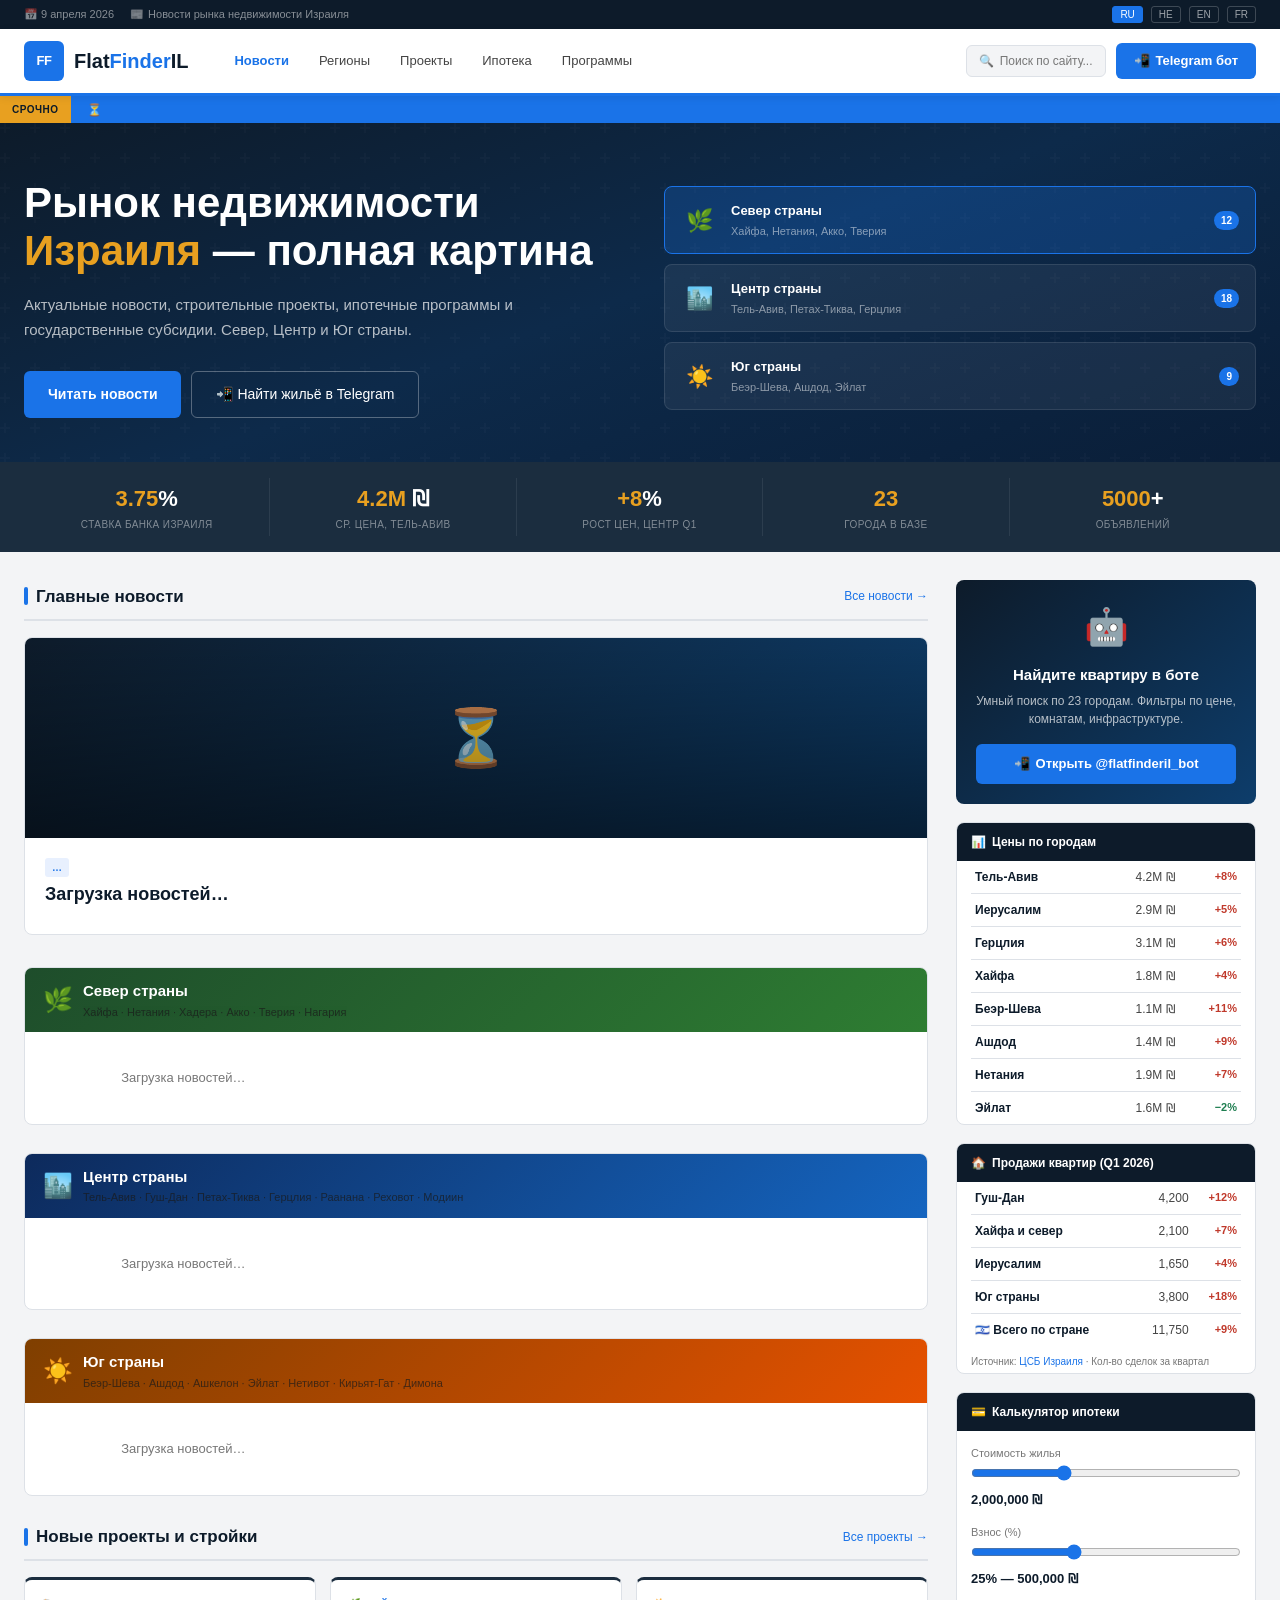
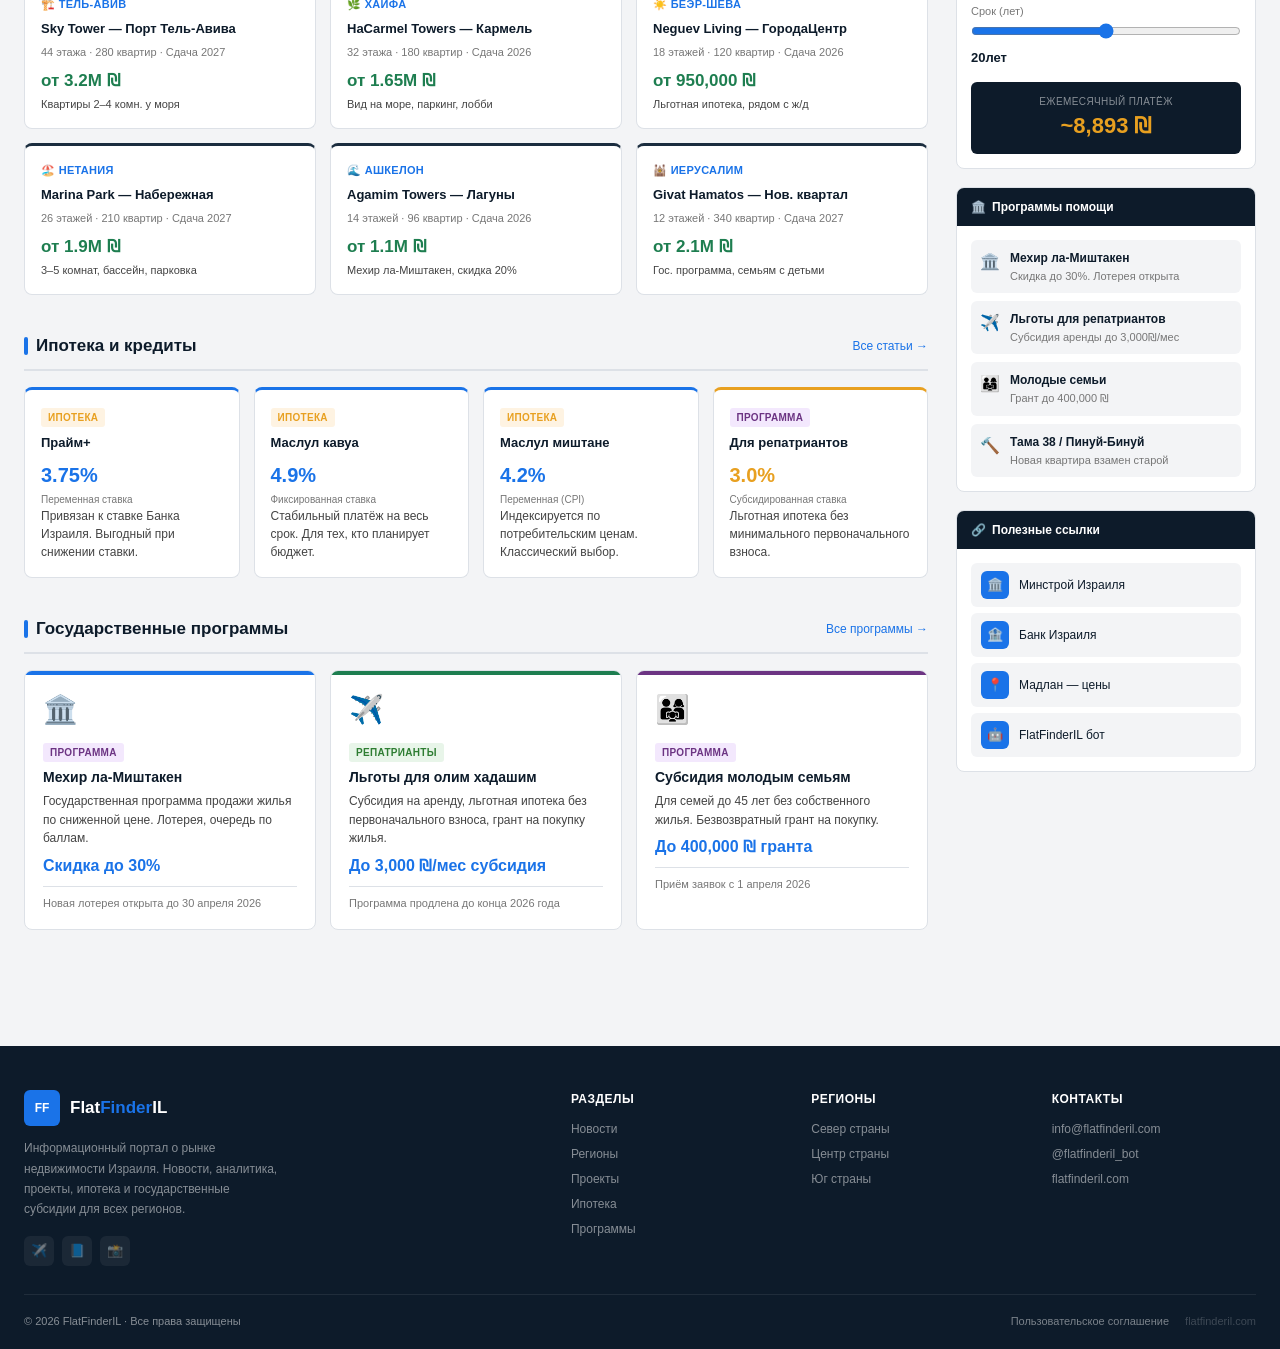
==== index.html @ cb9258bc "Add Проекты section, fix hero CTA, add sales stats widget - New construction projects section with 6" ====
<!DOCTYPE html>
<html lang="ru" dir="ltr">
<head>
  <meta charset="UTF-8">
  <meta name="viewport" content="width=device-width,initial-scale=1.0">
  <meta name="description" content="FlatFinderIL — рынок недвижимости Израиля: новости, новые проекты, ипотека, государственные программы. Север, Центр, Юг страны.">
  <title>FlatFinderIL — Недвижимость Израиля</title>
  <style>
/* ═══════════════════════════════════════════
   RESET & TOKENS
═══════════════════════════════════════════ */
*{margin:0;padding:0;box-sizing:border-box}
:root{
  --navy:   #0d1b2a;
  --navy2:  #1b2d3f;
  --blue:   #1a73e8;
  --blue2:  #0d5cc7;
  --accent: #e8a020;
  --green:  #1e7e50;
  --red:    #c0392b;
  --purple: #6c3483;
  --text:   #1a1a1a;
  --text2:  #444;
  --text3:  #777;
  --bg:     #f3f4f6;
  --card:   #ffffff;
  --border: #dde1e7;
  --r:      8px;
}
body{font-family:'Segoe UI',Arial,sans-serif;color:var(--text);background:var(--bg);font-size:14px;line-height:1.5}
a{text-decoration:none;color:inherit}
img{display:block;max-width:100%}

/* ═══════════════════════════════════════════
   TOP BAR
═══════════════════════════════════════════ */
.topbar{
  background:var(--navy);
  padding:6px 24px;
  display:flex;align-items:center;justify-content:space-between;
  font-size:11px;color:rgba(255,255,255,.5);
}
.topbar-left{display:flex;gap:16px;align-items:center}
.topbar-left span{display:flex;align-items:center;gap:4px}
.topbar-right{display:flex;gap:8px;align-items:center}
.lang-btn{
  background:transparent;border:1px solid rgba(255,255,255,.2);
  color:rgba(255,255,255,.6);font-size:10px;padding:2px 7px;
  border-radius:3px;cursor:pointer;transition:.15s;font-family:inherit;
}
.lang-btn:hover,.lang-btn.active{background:var(--blue);border-color:var(--blue);color:#fff}

/* ═══════════════════════════════════════════
   HEADER
═══════════════════════════════════════════ */
header{
  background:var(--card);
  border-bottom:3px solid var(--blue);
  padding:0 24px;
  position:sticky;top:0;z-index:200;
  box-shadow:0 2px 8px rgba(0,0,0,.08);
}
.header-inner{
  max-width:1280px;margin:0 auto;
  display:flex;align-items:center;gap:32px;height:64px;
}
.logo{display:flex;align-items:center;gap:10px;flex-shrink:0}
.logo-mark{
  width:40px;height:40px;background:var(--blue);
  border-radius:6px;display:flex;align-items:center;justify-content:center;
  font-size:13px;font-weight:800;color:#fff;letter-spacing:-0.5px;
}
.logo-name{font-size:20px;font-weight:700;color:var(--navy)}
.logo-name span{color:var(--blue)}
nav{display:flex;gap:2px;flex:1}
nav a{
  font-size:13px;font-weight:500;color:var(--text2);
  padding:8px 14px;border-radius:var(--r);transition:.15s;white-space:nowrap;
}
nav a:hover{color:var(--blue);background:#f0f5ff}
nav a.active{color:var(--blue);font-weight:600}
.header-right{display:flex;align-items:center;gap:10px;flex-shrink:0}
.search-box{
  display:flex;align-items:center;gap:6px;
  background:var(--bg);border:1px solid var(--border);
  border-radius:6px;padding:6px 12px;font-size:12px;color:var(--text3);
  cursor:pointer;transition:.15s;
}
.search-box:hover{border-color:var(--blue)}
.btn-tg{
  background:var(--blue);color:#fff;
  padding:8px 18px;border-radius:6px;
  font-size:13px;font-weight:600;
  display:flex;align-items:center;gap:6px;
  transition:.15s;white-space:nowrap;
}
.btn-tg:hover{background:var(--blue2);transform:translateY(-1px)}

/* ═══════════════════════════════════════════
   BREAKING NEWS TICKER
═══════════════════════════════════════════ */
.ticker{
  background:var(--blue);
  display:flex;align-items:center;overflow:hidden;
}
.ticker-label{
  background:var(--accent);color:var(--navy);
  font-size:10px;font-weight:700;padding:6px 12px;
  white-space:nowrap;text-transform:uppercase;letter-spacing:.5px;flex-shrink:0;
}
.ticker-track{
  flex:1;overflow:hidden;padding:0 16px;
  font-size:12px;color:#fff;white-space:nowrap;
}
.ticker-inner{display:inline-block;animation:ticker 40s linear infinite}
@keyframes ticker{0%{transform:translateX(100vw)}100%{transform:translateX(-100%)}}

/* ═══════════════════════════════════════════
   HERO
═══════════════════════════════════════════ */
.hero{
  background:linear-gradient(160deg, var(--navy) 0%, #0d2a4a 50%, #0a1e38 100%);
  padding:56px 24px 44px;
  position:relative;overflow:hidden;
}
.hero::before{
  content:'';position:absolute;inset:0;
  background:url("data:image/svg+xml,%3Csvg width='60' height='60' viewBox='0 0 60 60' xmlns='http://www.w3.org/2000/svg'%3E%3Cg fill='none' fill-rule='evenodd'%3E%3Cg fill='%23ffffff' fill-opacity='0.02'%3E%3Cpath d='M36 34v-4h-2v4h-4v2h4v4h2v-4h4v-2h-4zm0-30V0h-2v4h-4v2h4v4h2V6h4V4h-4zM6 34v-4H4v4H0v2h4v4h2v-4h4v-2H6zM6 4V0H4v4H0v2h4v4h2V6h4V4H6z'/%3E%3C/g%3E%3C/g%3E%3C/svg%3E");
}
.hero-inner{max-width:1280px;margin:0 auto;position:relative}
.hero-grid{display:grid;grid-template-columns:1fr 1fr;gap:48px;align-items:center}
.hero-left h1{
  font-size:clamp(26px,4vw,42px);font-weight:800;color:#fff;
  line-height:1.15;margin-bottom:16px;
}
.hero-left h1 em{color:var(--accent);font-style:normal}
.hero-left p{font-size:15px;color:rgba(255,255,255,.7);margin-bottom:28px;line-height:1.7}
.hero-btns{display:flex;gap:10px;flex-wrap:wrap}
.btn-hero-primary{
  background:var(--blue);color:#fff;padding:12px 24px;
  border-radius:6px;font-size:14px;font-weight:600;
  display:flex;align-items:center;gap:8px;transition:.15s;
}
.btn-hero-primary:hover{background:var(--blue2);transform:translateY(-2px);box-shadow:0 6px 20px rgba(26,115,232,.4)}
.btn-hero-outline{
  background:transparent;color:#fff;padding:12px 24px;
  border-radius:6px;font-size:14px;font-weight:500;
  border:1.5px solid rgba(255,255,255,.3);transition:.15s;
}
.btn-hero-outline:hover{border-color:#fff;background:rgba(255,255,255,.06)}

/* Regions panel */
.regions-panel{display:flex;flex-direction:column;gap:10px}
.region-card{
  background:rgba(255,255,255,.06);border:1px solid rgba(255,255,255,.1);
  border-radius:var(--r);padding:14px 16px;
  display:flex;align-items:center;gap:14px;cursor:pointer;transition:.2s;
}
.region-card:hover{background:rgba(255,255,255,.1);transform:translateX(4px)}
.region-card.active{background:rgba(26,115,232,.25);border-color:var(--blue)}
.region-icon{font-size:22px;width:36px;text-align:center;flex-shrink:0}
.region-info h4{font-size:13px;font-weight:700;color:#fff;margin-bottom:2px}
.region-info p{font-size:11px;color:rgba(255,255,255,.5)}
.region-badge{
  margin-left:auto;background:var(--blue);color:#fff;
  font-size:10px;padding:2px 7px;border-radius:10px;font-weight:600;flex-shrink:0;
}

/* ═══════════════════════════════════════════
   STATS STRIP
═══════════════════════════════════════════ */
.stats-strip{background:var(--navy2);padding:16px 24px}
.stats-inner{
  max-width:1280px;margin:0 auto;
  display:grid;grid-template-columns:repeat(5,1fr);
  divide-x:1px solid rgba(255,255,255,.1);
}
.stat-item{
  text-align:center;padding:4px 12px;
  border-right:1px solid rgba(255,255,255,.08);
}
.stat-item:last-child{border-right:none}
.stat-num{font-size:22px;font-weight:700;color:#fff}
.stat-num em{font-style:normal;color:var(--accent)}
.stat-lbl{font-size:10px;color:rgba(255,255,255,.45);margin-top:2px;text-transform:uppercase;letter-spacing:.4px}

/* ═══════════════════════════════════════════
   MAIN LAYOUT
═══════════════════════════════════════════ */
.wrap{max-width:1280px;margin:0 auto;padding:28px 24px}
.layout{display:grid;grid-template-columns:1fr 300px;gap:28px}

/* ═══════════════════════════════════════════
   SECTION HEADERS
═══════════════════════════════════════════ */
.sec-head{
  display:flex;align-items:center;justify-content:space-between;
  margin-bottom:16px;padding-bottom:10px;
  border-bottom:2px solid var(--border);
}
.sec-head h2{
  font-size:17px;font-weight:700;color:var(--navy);
  display:flex;align-items:center;gap:8px;
}
.sec-head h2::before{
  content:'';width:4px;height:18px;
  background:var(--blue);border-radius:2px;flex-shrink:0;
}
.sec-head a{font-size:12px;color:var(--blue);font-weight:500}

/* TAGS */
.tag{display:inline-flex;align-items:center;font-size:10px;font-weight:700;
  padding:2px 7px;border-radius:3px;text-transform:uppercase;letter-spacing:.3px;margin-bottom:6px}
.tag-news    {background:#e8f0fe;color:#1a73e8}
.tag-project {background:#e6f4ea;color:#1e7e50}
.tag-mortgage{background:#fef3e2;color:#e8a020}
.tag-program {background:#f3e8fd;color:#6c3483}
.tag-hot     {background:#fce8e6;color:#c0392b}
.tag-south   {background:#fff8e1;color:#f57f17}
.tag-center  {background:#e3f2fd;color:#1565c0}
.tag-north   {background:#e8f5e9;color:#2e7d32}

/* ═══════════════════════════════════════════
   NEWS CARDS
═══════════════════════════════════════════ */
.featured{
  background:var(--card);border-radius:var(--r);
  border:1px solid var(--border);overflow:hidden;
  cursor:pointer;transition:.2s;margin-bottom:16px;
}
.featured:hover{box-shadow:0 6px 24px rgba(26,115,232,.12);transform:translateY(-2px)}
.featured-img{
  height:200px;
  background:linear-gradient(135deg, var(--navy) 0%, #0d3d6b 100%);
  display:flex;align-items:center;justify-content:center;
  font-size:56px;position:relative;overflow:hidden;
}
.featured-img::after{
  content:'';position:absolute;inset:0;
  background:linear-gradient(to top, rgba(0,0,0,.5), transparent);
}
.featured-body{padding:18px 20px 16px}
.featured-body h2{
  font-size:18px;font-weight:700;color:var(--navy);
  margin-bottom:8px;line-height:1.3;
}
.featured-body p{font-size:13px;color:var(--text2);line-height:1.6;margin-bottom:12px}
.meta{display:flex;align-items:center;gap:12px}
.meta-date{font-size:11px;color:var(--text3)}
.meta-src{font-size:11px;color:var(--text3);display:flex;align-items:center;gap:4px}
.meta-read{margin-left:auto;font-size:12px;color:var(--blue);font-weight:600}

.news-grid{display:grid;grid-template-columns:1fr 1fr;gap:12px;margin-bottom:16px}
.card{
  background:var(--card);border-radius:var(--r);
  border:1px solid var(--border);padding:14px;
  cursor:pointer;transition:.2s;
}
.card:hover{box-shadow:0 4px 16px rgba(26,115,232,.1);transform:translateY(-2px);border-color:rgba(26,115,232,.2)}
.card h3{font-size:13px;font-weight:700;color:var(--navy);margin-bottom:6px;line-height:1.35}
.card p{font-size:12px;color:var(--text2);line-height:1.5}

.list-card{
  background:var(--card);border-radius:var(--r);
  border:1px solid var(--border);padding:14px 16px;
  cursor:pointer;transition:.2s;margin-bottom:10px;
  display:flex;gap:14px;align-items:flex-start;
}
.list-card:hover{box-shadow:0 4px 16px rgba(26,115,232,.1);transform:translateX(3px)}
.list-card-num{
  font-size:22px;font-weight:800;color:rgba(26,115,232,.15);
  line-height:1;flex-shrink:0;width:28px;text-align:center;margin-top:2px;
}
.list-card h3{font-size:13px;font-weight:700;color:var(--navy);margin-bottom:4px;line-height:1.3}
.list-card p{font-size:12px;color:var(--text2);line-height:1.5}

/* ═══════════════════════════════════════════
   REGION SECTIONS
═══════════════════════════════════════════ */
.region-section{
  background:var(--card);border-radius:var(--r);
  border:1px solid var(--border);overflow:hidden;margin-bottom:28px;
}
.region-sec-head{
  padding:12px 18px;display:flex;align-items:center;gap:10px;
}
.region-sec-head h3{font-size:15px;font-weight:700;color:#fff}
.region-sec-head p{font-size:11px;opacity:.7;margin-top:1px}
.region-sec-body{padding:16px 18px}
.region-news-row{display:grid;grid-template-columns:1fr 1fr 1fr;gap:12px}
.region-card-mini{
  background:var(--bg);border-radius:6px;padding:12px;
  cursor:pointer;transition:.2s;border:1px solid var(--border);
}
.region-card-mini:hover{background:#fff;box-shadow:0 3px 12px rgba(0,0,0,.08)}
.region-loading{padding:20px;color:var(--text3);font-size:13px;text-align:center;width:100%}
.region-empty{padding:20px;color:var(--text3);font-size:12px;text-align:center;width:100%;font-style:italic}
.region-card-mini .icon{font-size:20px;margin-bottom:8px}
.region-card-mini h4{font-size:12px;font-weight:700;color:var(--navy);margin-bottom:4px;line-height:1.3}
.region-card-mini p{font-size:11px;color:var(--text3);line-height:1.4}

/* ═══════════════════════════════════════════
   SIDEBAR
═══════════════════════════════════════════ */
.sidebar{display:flex;flex-direction:column;gap:18px}
.widget{
  background:var(--card);border-radius:var(--r);
  border:1px solid var(--border);overflow:hidden;
}
.widget-head{
  background:var(--navy);padding:10px 14px;
  font-size:12px;font-weight:700;color:#fff;
  display:flex;align-items:center;gap:6px;
}
.widget-body{padding:14px}

/* BOT CTA */
.bot-widget{
  background:linear-gradient(140deg, var(--navy) 0%, #0d3d6b 100%);
  border-radius:var(--r);padding:20px;text-align:center;color:#fff;
  border:none;
}
.bot-widget .icon{font-size:36px;margin-bottom:10px}
.bot-widget h3{font-size:15px;font-weight:700;margin-bottom:6px}
.bot-widget p{font-size:12px;opacity:.7;margin-bottom:16px;line-height:1.5}
.btn-bot{
  display:flex;align-items:center;justify-content:center;gap:6px;
  background:var(--blue);color:#fff;padding:10px 0;
  border-radius:6px;font-size:13px;font-weight:600;
  width:100%;transition:.15s;
}
.btn-bot:hover{background:var(--blue2)}

/* CALCULATOR */
.calc-row{margin-bottom:14px}
.calc-row label{font-size:11px;color:var(--text3);display:block;margin-bottom:4px}
.calc-row input[type=range]{width:100%;accent-color:var(--blue);cursor:pointer}
.calc-val{font-size:13px;font-weight:600;color:var(--navy);margin-top:3px}
.calc-result{
  background:var(--navy);border-radius:6px;
  padding:12px;text-align:center;margin-top:4px;
}
.calc-result .rl{font-size:10px;color:rgba(255,255,255,.5);text-transform:uppercase;letter-spacing:.4px}
.calc-result .rv{font-size:22px;font-weight:800;color:var(--accent)}

/* QUICK LINKS */
.ql{display:flex;flex-direction:column;gap:6px}
.ql-item{
  display:flex;align-items:center;gap:10px;
  padding:8px 10px;border-radius:6px;background:var(--bg);
  transition:.15s;cursor:pointer;
}
.ql-item:hover{background:#e8f0fe}
.ql-icon{
  width:28px;height:28px;border-radius:6px;
  background:var(--blue);display:flex;align-items:center;justify-content:center;
  font-size:13px;flex-shrink:0;
}
.ql-text{font-size:12px;font-weight:500;color:var(--navy)}

/* MARKET DATA */
.market-table{width:100%;border-collapse:collapse}
.market-table tr{border-bottom:1px solid var(--border)}
.market-table tr:last-child{border-bottom:none}
.market-table td{padding:7px 4px;font-size:12px;vertical-align:middle}
.market-table .city{font-weight:600;color:var(--navy)}
.market-table .price{color:var(--text2);text-align:right}
.market-table .change{text-align:right;font-size:11px;font-weight:600}
.up{color:var(--red)}
.dn{color:var(--green)}

/* PROGRAMS MINI */
.prog-list{display:flex;flex-direction:column;gap:8px}
.prog-item{
  display:flex;gap:10px;padding:9px;
  border-radius:6px;background:var(--bg);cursor:pointer;transition:.15s;
}
.prog-item:hover{background:#f3e8fd}
.prog-icon{font-size:16px;flex-shrink:0;margin-top:1px}
.prog-item h4{font-size:12px;font-weight:600;color:var(--navy);margin-bottom:2px}
.prog-item p{font-size:11px;color:var(--text3);line-height:1.4}

/* ═══════════════════════════════════════════
   MORTGAGE GUIDE (FULL ROW)
═══════════════════════════════════════════ */
.mort-grid{display:grid;grid-template-columns:repeat(4,1fr);gap:14px;margin-bottom:10px}
.mort-card{
  background:var(--card);border-radius:var(--r);border:1px solid var(--border);
  padding:16px;cursor:pointer;transition:.2s;border-top:3px solid var(--blue);
}
.mort-card:hover{transform:translateY(-3px);box-shadow:0 6px 20px rgba(26,115,232,.1)}
.mort-card h4{font-size:13px;font-weight:700;color:var(--navy);margin-bottom:6px}
.mort-card p{font-size:12px;color:var(--text2);line-height:1.5}
.mort-card .rate{font-size:20px;font-weight:800;color:var(--blue);margin:8px 0 2px}
.mort-card .rate-lbl{font-size:10px;color:var(--text3)}

/* PROJECTS SECTION */
.proj-grid{display:grid;grid-template-columns:repeat(3,1fr);gap:14px;margin-bottom:10px}
.proj-card{
  background:var(--card);border-radius:var(--r);border:1px solid var(--border);
  padding:16px;transition:.2s;border-top:3px solid var(--navy2);text-decoration:none;
  display:block;color:inherit;
}
.proj-card:hover{transform:translateY(-3px);box-shadow:0 6px 20px rgba(0,0,0,.1);border-top-color:var(--blue)}
.proj-badge{font-size:11px;font-weight:700;color:var(--blue);margin-bottom:8px;text-transform:uppercase;letter-spacing:.3px}
.proj-name{font-size:13px;font-weight:700;color:var(--navy);margin-bottom:6px;line-height:1.3}
.proj-meta{font-size:11px;color:var(--text3);margin-bottom:8px}
.proj-price{font-size:17px;font-weight:800;color:var(--green);margin-bottom:2px}
.proj-sub{font-size:11px;color:var(--text2)}

/* PROGRAMS SECTION */
.prog-grid{display:grid;grid-template-columns:repeat(3,1fr);gap:14px}
.prog-big{
  background:var(--card);border-radius:var(--r);border:1px solid var(--border);
  padding:18px;cursor:pointer;transition:.2s;overflow:hidden;position:relative;
}
.prog-big:hover{transform:translateY(-3px);box-shadow:0 6px 20px rgba(0,0,0,.08)}
.prog-big::before{
  content:'';position:absolute;top:0;left:0;right:0;height:4px;
}
.prog-big.blue::before{background:var(--blue)}
.prog-big.green::before{background:var(--green)}
.prog-big.purple::before{background:var(--purple)}
.prog-big .ico{font-size:28px;margin-bottom:10px}
.prog-big h3{font-size:14px;font-weight:700;color:var(--navy);margin-bottom:6px;line-height:1.3}
.prog-big p{font-size:12px;color:var(--text2);line-height:1.55}
.prog-big .sub{font-size:11px;color:var(--text3);margin-top:8px;padding-top:8px;border-top:1px solid var(--border)}
.prog-big .amount{font-size:16px;font-weight:700;color:var(--blue);margin-top:6px}

/* ═══════════════════════════════════════════
   FOOTER
═══════════════════════════════════════════ */
footer{background:var(--navy);color:rgba(255,255,255,.5);padding:44px 24px 20px;margin-top:40px}
.footer-inner{max-width:1280px;margin:0 auto}
.footer-top{
  display:grid;grid-template-columns:2.5fr 1fr 1fr 1fr;gap:36px;
  padding-bottom:28px;border-bottom:1px solid rgba(255,255,255,.08);
}
.footer-brand p{font-size:12px;line-height:1.7;margin-top:12px;max-width:260px}
.footer-logo{display:flex;align-items:center;gap:10px}
.footer-logo .mark{width:36px;height:36px;background:var(--blue);border-radius:6px;display:flex;align-items:center;justify-content:center;font-size:12px;font-weight:800;color:#fff}
.footer-logo .name{font-size:17px;font-weight:700;color:#fff}
.footer-logo .name span{color:var(--blue)}
.footer-col h4{font-size:12px;font-weight:700;color:#fff;text-transform:uppercase;letter-spacing:.5px;margin-bottom:12px}
.footer-col a{display:block;font-size:12px;margin-bottom:7px;transition:.15s}
.footer-col a:hover{color:#fff}
.footer-bottom{
  display:flex;align-items:center;justify-content:space-between;
  padding-top:18px;font-size:11px;
}
.social-row{display:flex;gap:8px}
.soc{
  width:30px;height:30px;border-radius:6px;
  background:rgba(255,255,255,.06);display:flex;align-items:center;justify-content:center;
  font-size:13px;transition:.15s;
}
.soc:hover{background:var(--blue)}

/* ── News Modal ──────────────────────────────────────────────────────────── */
#newsModal{position:fixed;inset:0;z-index:9000;background:rgba(0,0,0,.55);backdrop-filter:blur(4px);overflow-y:auto;display:none}
#newsModal.open{display:block}
.modal-box{max-width:680px;margin:48px auto 80px;background:#fff;border-radius:16px;overflow:hidden;box-shadow:0 24px 80px rgba(0,0,0,.25)}
.modal-hd{padding:22px 26px 16px;border-bottom:1px solid #f0f0f0}
.modal-title{font-size:19px;font-weight:700;color:var(--navy);line-height:1.35;margin:8px 0 10px}
.modal-meta{display:flex;align-items:center;gap:14px;font-size:12px;color:var(--text3)}
.modal-body{padding:20px 26px;font-size:15px;line-height:1.75;color:#333}
.modal-ft{padding:16px 26px;border-top:1px solid #f0f0f0;display:flex;justify-content:space-between;align-items:center;gap:10px;flex-wrap:wrap}
.modal-close{border:1px solid #e0e0e0;background:#f5f5f5;padding:9px 18px;border-radius:8px;cursor:pointer;font-size:13px;font-weight:500;transition:.15s}
.modal-close:hover{background:#e8e8e8}
.modal-read{background:var(--blue);color:#fff;padding:10px 20px;border-radius:8px;text-decoration:none;font-size:14px;font-weight:600;transition:.15s}
.modal-read:hover{background:#1557b0}
@media(max-width:720px){.modal-box{margin:0;border-radius:0;min-height:100vh}}

/* ═══════════════════════════════════════════
   RESPONSIVE
═══════════════════════════════════════════ */
@media(max-width:1050px){
  .layout{grid-template-columns:1fr 270px}
  .mort-grid{grid-template-columns:1fr 1fr}
  .footer-top{grid-template-columns:1fr 1fr}
}
@media(max-width:800px){
  .hero-grid{grid-template-columns:1fr}
  .regions-panel{display:grid;grid-template-columns:1fr 1fr 1fr;gap:8px}
  .layout{grid-template-columns:1fr}
  .sidebar{order:0}
  .news-grid{grid-template-columns:1fr}
  .mort-grid{grid-template-columns:1fr 1fr}
  .prog-grid{grid-template-columns:1fr}
  .region-news-row{grid-template-columns:1fr}
  .stats-inner{grid-template-columns:repeat(3,1fr)}
  .footer-top{grid-template-columns:1fr 1fr}
  nav{display:none}
  .topbar-left .topbar-date{display:none}
}
@media(max-width:540px){
  .hero{padding:36px 16px 28px}
  .wrap{padding:16px}
  .stats-inner{grid-template-columns:repeat(2,1fr)}
  .prog-grid{grid-template-columns:1fr}
  .mort-grid{grid-template-columns:1fr}
  .footer-top{grid-template-columns:1fr}
  .regions-panel{grid-template-columns:1fr}
}
  </style>
</head>
<body>

<!-- News Modal -->
<div id="newsModal" onclick="if(event.target===this)closeNewsModal()">
  <div class="modal-box">
    <div class="modal-hd">
      <div id="modalTag"></div>
      <div class="modal-title" id="modalTitle"></div>
      <div class="modal-meta" id="modalMeta"></div>
    </div>
    <div class="modal-body" id="modalBody"></div>
    <div class="modal-ft">
      <button class="modal-close" id="modalCloseBtn" onclick="closeNewsModal()">✕ Закрыть</button>
      <a class="modal-read" id="modalReadLink" href="#" target="_blank" rel="noopener noreferrer" id="modalReadBtn">Читать оригинал →</a>
    </div>
  </div>
</div>

<!-- TOP BAR -->
<div class="topbar">
  <div class="topbar-left">
    <span class="topbar-date">📅 9 апреля 2026</span>
    <span>📰 <span data-i="topbar_news">Новости рынка недвижимости Израиля</span></span>
  </div>
  <div class="topbar-right">
    <button class="lang-btn active" onclick="setLang('ru')">RU</button>
    <button class="lang-btn" onclick="setLang('he')">HE</button>
    <button class="lang-btn" onclick="setLang('en')">EN</button>
    <button class="lang-btn" onclick="setLang('fr')">FR</button>
  </div>
</div>

<!-- HEADER -->
<header>
  <div class="header-inner">
    <a href="/" class="logo">
      <div class="logo-mark">FF</div>
      <div class="logo-name">Flat<span>Finder</span>IL</div>
    </a>
    <nav>
      <a href="#news" class="active" data-i="nav_news">Новости</a>
      <a href="#regions" data-i="nav_regions">Регионы</a>
      <a href="#projects" data-i="nav_projects">Проекты</a>
      <a href="#mortgage" data-i="nav_mortgage">Ипотека</a>
      <a href="#programs" data-i="nav_programs">Программы</a>
    </nav>
    <div class="header-right">
      <div class="search-box">🔍 <span data-i="search_hint">Поиск по сайту...</span></div>
      <a href="https://t.me/flatfinderil_bot" target="_blank" class="btn-tg">
        📲 <span data-i="tg_btn">Telegram бот</span>
      </a>
    </div>
  </div>
</header>

<!-- TICKER -->
<div class="ticker">
  <div class="ticker-label" data-i="ticker_label">СРОЧНО</div>
  <div class="ticker-track">
    <div class="ticker-inner" id="tickerText">⏳</div>
  </div>
</div>

<!-- HERO -->
<section class="hero">
  <div class="hero-inner">
    <div class="hero-grid">
      <div class="hero-left">
        <h1 data-i="hero_title">Рынок недвижимости <em>Израиля</em> — полная картина</h1>
        <p data-i="hero_sub">Актуальные новости, строительные проекты, ипотечные программы и государственные субсидии для всех слоёв населения. Север, Центр и Юг страны.</p>
        <div class="hero-btns">
          <a href="#news" class="btn-hero-primary" data-i="hero_btn2">📰 Читать новости</a>
          <a href="https://t.me/flatfinderil_bot" target="_blank" class="btn-hero-outline">
            📲 <span data-i="hero_btn1">Найти жильё в Telegram</span>
          </a>
        </div>
      </div>
      <div class="regions-panel">
        <div class="region-card active" onclick="scrollTo('north')">
          <div class="region-icon">🌿</div>
          <div class="region-info">
            <h4 data-i="reg_north">Север страны</h4>
            <p>Хайфа, Нетания, Акко, Тверия</p>
          </div>
          <div class="region-badge">12</div>
        </div>
        <div class="region-card" onclick="scrollTo('center')">
          <div class="region-icon">🏙️</div>
          <div class="region-info">
            <h4 data-i="reg_center">Центр страны</h4>
            <p>Тель-Авив, Петах-Тиква, Герцлия</p>
          </div>
          <div class="region-badge">18</div>
        </div>
        <div class="region-card" onclick="scrollTo('south')">
          <div class="region-icon">☀️</div>
          <div class="region-info">
            <h4 data-i="reg_south">Юг страны</h4>
            <p>Беэр-Шева, Ашдод, Эйлат</p>
          </div>
          <div class="region-badge">9</div>
        </div>
      </div>
    </div>
  </div>
</section>

<!-- STATS STRIP -->
<div class="stats-strip">
  <div class="stats-inner">
    <div class="stat-item">
      <div class="stat-num"><em>3.75</em>%</div>
      <div class="stat-lbl" data-i="stat_rate">Ставка Банка Израиля</div>
    </div>
    <div class="stat-item">
      <div class="stat-num"><em>4.2M</em> ₪</div>
      <div class="stat-lbl" data-i="stat_tlv">Ср. цена, Тель-Авив</div>
    </div>
    <div class="stat-item">
      <div class="stat-num"><em>+8</em>%</div>
      <div class="stat-lbl" data-i="stat_growth">Рост цен, Центр Q1</div>
    </div>
    <div class="stat-item">
      <div class="stat-num"><em>23</em></div>
      <div class="stat-lbl" data-i="stat_cities">Города в базе</div>
    </div>
    <div class="stat-item">
      <div class="stat-num"><em>5000</em>+</div>
      <div class="stat-lbl" data-i="stat_listings">Объявлений</div>
    </div>
  </div>
</div>

<!-- MAIN -->
<div class="wrap">
  <div class="layout">

    <!-- CONTENT -->
    <main>

      <!-- TOP NEWS -->
      <div id="news" style="padding-top:4px"></div>
      <div class="sec-head">
        <h2 data-i="sec_news">Главные новости</h2>
        <a href="#" data-i="all_news">Все новости →</a>
      </div>

      <div class="featured" id="featuredCard">
        <div class="featured-img">⏳</div>
        <div class="featured-body">
          <span class="tag tag-news">…</span>
          <h2 data-i="loading_news">Загрузка новостей…</h2>
          <p></p>
        </div>
      </div>

      <div class="news-grid" id="newsGrid"></div>

      <!-- REGIONS -->
      <div id="regions"></div>

      <!-- NORTH -->
      <div id="north" class="region-section">
        <div class="region-sec-head" style="background:linear-gradient(135deg,#1e4d2b,#2e7d32)">
          <div style="font-size:24px">🌿</div>
          <div>
            <h3 data-i="reg_north_title">Север страны</h3>
            <p>Хайфа · Нетания · Хадера · Акко · Тверия · Нагария</p>
          </div>
        </div>
        <div class="region-sec-body">
          <div class="region-news-row" id="north-news-row">
            <div class="region-loading" data-i="loading_news">⏳ Загрузка новостей…</div>
          </div>
        </div>
      </div>

      <!-- CENTER -->
      <div id="center" class="region-section">
        <div class="region-sec-head" style="background:linear-gradient(135deg,#0d2a5c,#1565c0)">
          <div style="font-size:24px">🏙️</div>
          <div>
            <h3 data-i="reg_center_title">Центр страны</h3>
            <p>Тель-Авив · Гуш-Дан · Петах-Тиква · Герцлия · Раанана · Реховот · Модиин</p>
          </div>
        </div>
        <div class="region-sec-body">
          <div class="region-news-row" id="center-news-row">
            <div class="region-loading" data-i="loading_news">⏳ Загрузка новостей…</div>
          </div>
        </div>
      </div>

      <!-- SOUTH -->
      <div id="south" class="region-section">
        <div class="region-sec-head" style="background:linear-gradient(135deg,#7f3f00,#e65100)">
          <div style="font-size:24px">☀️</div>
          <div>
            <h3 data-i="reg_south_title">Юг страны</h3>
            <p>Беэр-Шева · Ашдод · Ашкелон · Эйлат · Нетивот · Кирьят-Гат · Димона</p>
          </div>
        </div>
        <div class="region-sec-body">
          <div class="region-news-row" id="south-news-row">
            <div class="region-loading" data-i="loading_news">⏳ Загрузка новостей…</div>
          </div>
        </div>
      </div>

      <!-- NEW PROJECTS -->
      <div id="projects" style="margin-top:8px"></div>
      <div class="sec-head">
        <h2 data-i="sec_projects">Новые проекты и стройки</h2>
        <a href="https://www.yad2.co.il/nadlan/projects" target="_blank" rel="noopener" data-i="all_proj">Все проекты →</a>
      </div>

      <div class="proj-grid">
        <a class="proj-card" href="https://www.yad2.co.il/nadlan/projects/tlv" target="_blank" rel="noopener">
          <div class="proj-badge">🏗️ Тель-Авив</div>
          <div class="proj-name">Sky Tower — Порт Тель-Авива</div>
          <div class="proj-meta">44 этажа · 280 квартир · Сдача 2027</div>
          <div class="proj-price">от 3.2M ₪</div>
          <div class="proj-sub">Квартиры 2–4 комн. у моря</div>
        </a>
        <a class="proj-card" href="https://www.yad2.co.il/nadlan/projects/haifa" target="_blank" rel="noopener">
          <div class="proj-badge">🌿 Хайфа</div>
          <div class="proj-name">HaCarmel Towers — Кармель</div>
          <div class="proj-meta">32 этажа · 180 квартир · Сдача 2026</div>
          <div class="proj-price">от 1.65M ₪</div>
          <div class="proj-sub">Вид на море, паркинг, лобби</div>
        </a>
        <a class="proj-card" href="https://www.yad2.co.il/nadlan/projects/beer-sheva" target="_blank" rel="noopener">
          <div class="proj-badge">☀️ Беэр-Шева</div>
          <div class="proj-name">Neguev Living — ГородаЦентр</div>
          <div class="proj-meta">18 этажей · 120 квартир · Сдача 2026</div>
          <div class="proj-price">от 950,000 ₪</div>
          <div class="proj-sub">Льготная ипотека, рядом с ж/д</div>
        </a>
        <a class="proj-card" href="https://www.yad2.co.il/nadlan/projects/netanya" target="_blank" rel="noopener">
          <div class="proj-badge">🏖️ Нетания</div>
          <div class="proj-name">Marina Park — Набережная</div>
          <div class="proj-meta">26 этажей · 210 квартир · Сдача 2027</div>
          <div class="proj-price">от 1.9M ₪</div>
          <div class="proj-sub">3–5 комнат, бассейн, парковка</div>
        </a>
        <a class="proj-card" href="https://www.yad2.co.il/nadlan/projects/ashkelon" target="_blank" rel="noopener">
          <div class="proj-badge">🌊 Ашкелон</div>
          <div class="proj-name">Agamim Towers — Лагуны</div>
          <div class="proj-meta">14 этажей · 96 квартир · Сдача 2026</div>
          <div class="proj-price">от 1.1M ₪</div>
          <div class="proj-sub">Мехир ла-Миштакен, скидка 20%</div>
        </a>
        <a class="proj-card" href="https://www.yad2.co.il/nadlan/projects/jerusalem" target="_blank" rel="noopener">
          <div class="proj-badge">🕍 Иерусалим</div>
          <div class="proj-name">Givat Hamatos — Нов. квартал</div>
          <div class="proj-meta">12 этажей · 340 квартир · Сдача 2027</div>
          <div class="proj-price">от 2.1M ₪</div>
          <div class="proj-sub">Гос. программа, семьям с детьми</div>
        </a>
      </div>

      <div class="news-grid" id="projNewsGrid" style="margin-bottom:28px"></div>

      <!-- MORTGAGE -->
      <div id="mortgage" style="margin-top:8px"></div>
      <div class="sec-head">
        <h2 data-i="sec_mortgage">Ипотека и кредиты</h2>
        <a href="#" data-i="all_mort">Все статьи →</a>
      </div>

      <div class="mort-grid">
        <a class="mort-card" href="https://www.boi.org.il/ru/economic-roles/financial-markets/interest-rates/" target="_blank" rel="noopener" style="text-decoration:none;display:block;color:inherit">
          <div class="tag tag-mortgage" data-i="tag_mortgage">Ипотека</div>
          <h4 data-i="m1_title">Прайм+</h4>
          <div class="rate">3.75%</div>
          <div class="rate-lbl" data-i="m1_lbl">Переменная ставка</div>
          <p data-i="m1_body">Привязан к ставке Банка Израиля. Рискованный, но выгодный при снижении ставки.</p>
        </a>
        <a class="mort-card" href="https://www.boi.org.il/ru/economic-roles/financial-markets/interest-rates/" target="_blank" rel="noopener" style="text-decoration:none;display:block;color:inherit">
          <div class="tag tag-mortgage" data-i="tag_mortgage">Ипотека</div>
          <h4 data-i="m2_title">Маслул кавуа</h4>
          <div class="rate">4.9%</div>
          <div class="rate-lbl" data-i="m2_lbl">Фиксированная ставка</div>
          <p data-i="m2_body">Стабильный платёж на весь срок. Подходит для долгосрочного планирования бюджета.</p>
        </a>
        <a class="mort-card" href="https://www.boi.org.il/ru/economic-roles/financial-markets/interest-rates/" target="_blank" rel="noopener" style="text-decoration:none;display:block;color:inherit">
          <div class="tag tag-mortgage" data-i="tag_mortgage">Ипотека</div>
          <h4 data-i="m3_title">Маслул миштане</h4>
          <div class="rate">4.2%</div>
          <div class="rate-lbl" data-i="m3_lbl">Переменная (CPI)</div>
          <p data-i="m3_body">Индексируется по индексу потребительских цен. Классический выбор израильтян.</p>
        </a>
        <a class="mort-card" href="https://www.gov.il/ru/departments/guides/mortgage_for_olim" target="_blank" rel="noopener" style="text-decoration:none;display:block;color:inherit;border-top-color:var(--accent)">
          <div class="tag tag-program" data-i="tag_program">Льготная</div>
          <h4 data-i="m4_title">Для репатриантов</h4>
          <div class="rate" style="color:var(--accent)">3.0%</div>
          <div class="rate-lbl" data-i="m4_lbl">Субсидированная ставка</div>
          <p data-i="m4_body">Льготная ипотека для новых репатриантов — без минимального первоначального взноса.</p>
        </a>
      </div>

      <div class="news-grid" style="margin-bottom:28px" id="mortNewsGrid"></div>

      <!-- PROGRAMS -->
      <div id="programs"></div>
      <div class="sec-head">
        <h2 data-i="sec_programs">Государственные программы</h2>
        <a href="#" data-i="all_prog">Все программы →</a>
      </div>

      <div class="prog-grid" style="margin-bottom:32px">
        <a class="prog-big blue" href="https://www.gov.il/he/departments/guides/mechir_lamishtaken" target="_blank" rel="noopener" style="text-decoration:none;display:block">
          <div class="ico">🏛️</div>
          <span class="tag tag-program" data-i="tag_program">Программа</span>
          <h3 data-i="pr1_title">Мехир ла-Миштакен</h3>
          <p data-i="pr1_body">Государственная программа продажи жилья по сниженной цене для граждан, не имеющих собственности. Лотерея, очередь по баллам.</p>
          <div class="amount" data-i="pr1_amount">Скидка до 30%</div>
          <div class="sub" data-i="pr1_sub">Новая лотерея открыта до 30 апреля 2026</div>
        </a>
        <a class="prog-big green" href="https://www.gov.il/ru/departments/topics/newimmigrants" target="_blank" rel="noopener" style="text-decoration:none;display:block">
          <div class="ico">✈️</div>
          <span class="tag tag-north" data-i="tag_olim">Репатрианты</span>
          <h3 data-i="pr2_title">Льготы для олим хадашим</h3>
          <p data-i="pr2_body">Субсидия на аренду, льготная ипотека без первоначального взноса, грант на покупку первого жилья. Действует первые 3 года после алии.</p>
          <div class="amount" data-i="pr2_amount">До 3,000 ₪/мес субсидия</div>
          <div class="sub" data-i="pr2_sub">Программа продлена до конца 2026 года</div>
        </a>
        <a class="prog-big purple" href="https://www.gov.il/he/departments/policies/young_couple2022" target="_blank" rel="noopener" style="text-decoration:none;display:block">
          <div class="ico">👨‍👩‍👧</div>
          <span class="tag tag-program" data-i="tag_program">Программа</span>
          <h3 data-i="pr3_title">Субсидия молодым семьям</h3>
          <p data-i="pr3_body">Для семей до 45 лет без собственного жилья. Безвозвратный грант на покупку или строительство первой квартиры.</p>
          <div class="amount" data-i="pr3_amount">До 400,000 ₪ гранта</div>
          <div class="sub" data-i="pr3_sub">Приём заявок с 1 апреля 2026</div>
        </a>
      </div>

      <div class="news-grid" id="progNewsGrid"></div>

    </main>

    <!-- SIDEBAR -->
    <aside class="sidebar">

      <!-- BOT CTA -->
      <div class="bot-widget">
        <div class="icon">🤖</div>
        <h3 data-i="cta_title">Найдите квартиру в боте</h3>
        <p data-i="cta_body">Умный поиск по 23 городам. Фильтры по цене, комнатам, инфраструктуре. Уведомления о новых объявлениях.</p>
        <a href="https://t.me/flatfinderil_bot" target="_blank" class="btn-bot">
          📲 <span data-i="cta_btn">Открыть @flatfinderil_bot</span>
        </a>
      </div>

      <!-- MARKET DATA -->
      <div class="widget">
        <div class="widget-head">📊 <span data-i="wid_market">Цены по городам</span></div>
        <div class="widget-body" style="padding:0 14px">
          <table class="market-table">
            <tr style="cursor:pointer" onclick="window.open('https://www.madlan.co.il/nadlan/%D7%AA%D7%9C-%D7%90%D7%91%D7%99%D7%91','_blank')"><td class="city">Тель-Авив</td><td class="price">4.2M ₪</td><td class="change up">+8%</td></tr>
            <tr style="cursor:pointer" onclick="window.open('https://www.madlan.co.il/nadlan/%D7%99%D7%A8%D7%95%D7%A9%D7%9C%D7%99%D7%9D','_blank')"><td class="city">Иерусалим</td><td class="price">2.9M ₪</td><td class="change up">+5%</td></tr>
            <tr style="cursor:pointer" onclick="window.open('https://www.madlan.co.il/nadlan/%D7%94%D7%A8%D7%A6%D7%9C%D7%99%D7%94','_blank')"><td class="city">Герцлия</td><td class="price">3.1M ₪</td><td class="change up">+6%</td></tr>
            <tr style="cursor:pointer" onclick="window.open('https://www.madlan.co.il/nadlan/%D7%97%D7%99%D7%A4%D7%94','_blank')"><td class="city">Хайфа</td><td class="price">1.8M ₪</td><td class="change up">+4%</td></tr>
            <tr style="cursor:pointer" onclick="window.open('https://www.madlan.co.il/nadlan/%D7%91%D7%90%D7%A8-%D7%A9%D7%91%D7%A2','_blank')"><td class="city">Беэр-Шева</td><td class="price">1.1M ₪</td><td class="change up">+11%</td></tr>
            <tr style="cursor:pointer" onclick="window.open('https://www.madlan.co.il/nadlan/%D7%90%D7%A9%D7%93%D7%95%D7%93','_blank')"><td class="city">Ашдод</td><td class="price">1.4M ₪</td><td class="change up">+9%</td></tr>
            <tr style="cursor:pointer" onclick="window.open('https://www.madlan.co.il/nadlan/%D7%A0%D7%AA%D7%A0%D7%99%D7%94','_blank')"><td class="city">Нетания</td><td class="price">1.9M ₪</td><td class="change up">+7%</td></tr>
            <tr style="cursor:pointer" onclick="window.open('https://www.madlan.co.il/nadlan/%D7%90%D7%99%D7%9C%D7%AA','_blank')"><td class="city">Эйлат</td><td class="price">1.6M ₪</td><td class="change dn">−2%</td></tr>
          </table>
        </div>
      </div>

      <!-- SALES STATS -->
      <div class="widget">
        <div class="widget-head">🏠 <span data-i="wid_sales">Продажи квартир (Q1 2026)</span></div>
        <div class="widget-body" style="padding:0 14px">
          <table class="market-table">
            <tr style="cursor:pointer" onclick="window.open('https://www.cbs.gov.il/he/subjects/Pages/construction-and-housing.aspx','_blank')">
              <td class="city">Гуш-Дан</td><td class="price">4,200</td><td class="change up">+12%</td>
            </tr>
            <tr style="cursor:pointer" onclick="window.open('https://www.cbs.gov.il/he/subjects/Pages/construction-and-housing.aspx','_blank')">
              <td class="city">Хайфа и север</td><td class="price">2,100</td><td class="change up">+7%</td>
            </tr>
            <tr style="cursor:pointer" onclick="window.open('https://www.cbs.gov.il/he/subjects/Pages/construction-and-housing.aspx','_blank')">
              <td class="city">Иерусалим</td><td class="price">1,650</td><td class="change up">+4%</td>
            </tr>
            <tr style="cursor:pointer" onclick="window.open('https://www.cbs.gov.il/he/subjects/Pages/construction-and-housing.aspx','_blank')">
              <td class="city">Юг страны</td><td class="price">3,800</td><td class="change up">+18%</td>
            </tr>
            <tr style="cursor:pointer" onclick="window.open('https://www.cbs.gov.il/he/subjects/Pages/construction-and-housing.aspx','_blank')">
              <td class="city">🇮🇱 Всего по стране</td><td class="price">11,750</td><td class="change up">+9%</td>
            </tr>
          </table>
          <div style="font-size:10px;color:var(--text3);padding:8px 0 4px">
            Источник: <a href="https://www.cbs.gov.il/he/subjects/Pages/construction-and-housing.aspx" target="_blank" style="color:var(--blue)">ЦСБ Израиля</a> · Кол-во сделок за квартал
          </div>
        </div>
      </div>

      <!-- CALCULATOR -->
      <div class="widget">
        <div class="widget-head">💳 <span data-i="calc_title">Калькулятор ипотеки</span></div>
        <div class="widget-body">
          <div class="calc-row">
            <label data-i="calc_price">Стоимость жилья</label>
            <input type="range" id="cPrice" min="500000" max="5000000" step="100000" value="2000000" oninput="calcMort()">
            <div class="calc-val" id="cPriceV">2,000,000 ₪</div>
          </div>
          <div class="calc-row">
            <label data-i="calc_down">Взнос (%)</label>
            <input type="range" id="cDown" min="10" max="50" step="5" value="25" oninput="calcMort()">
            <div class="calc-val" id="cDownV">25% — 500,000 ₪</div>
          </div>
          <div class="calc-row">
            <label data-i="calc_years">Срок (лет)</label>
            <input type="range" id="cYears" min="10" max="30" step="5" value="20" oninput="calcMort()">
            <div class="calc-val" id="cYearsV">20 лет</div>
          </div>
          <div class="calc-result">
            <div class="rl" data-i="calc_monthly">Ежемесячный платёж</div>
            <div class="rv" id="cResult">~5,900 ₪</div>
          </div>
        </div>
      </div>

      <!-- PROGRAMS MINI -->
      <div class="widget">
        <div class="widget-head">🏛️ <span data-i="wid_prog">Программы помощи</span></div>
        <div class="widget-body">
          <div class="prog-list">
            <a class="prog-item" href="https://www.gov.il/he/departments/guides/mechir_lamishtaken" target="_blank" rel="noopener" style="text-decoration:none;display:flex;color:inherit">
              <div class="prog-icon">🏛️</div>
              <div>
                <h4 data-i="pw1_title">Мехир ла-Миштакен</h4>
                <p data-i="pw1_body">Скидка до 30%. Лотерея открыта</p>
              </div>
            </a>
            <a class="prog-item" href="https://www.gov.il/ru/departments/topics/newimmigrants" target="_blank" rel="noopener" style="text-decoration:none;display:flex;color:inherit">
              <div class="prog-icon">✈️</div>
              <div>
                <h4 data-i="pw2_title">Льготы для репатриантов</h4>
                <p data-i="pw2_body">Субсидия аренды до 3,000₪/мес</p>
              </div>
            </a>
            <a class="prog-item" href="https://www.gov.il/he/departments/policies/young_couple2022" target="_blank" rel="noopener" style="text-decoration:none;display:flex;color:inherit">
              <div class="prog-icon">👨‍👩‍👧</div>
              <div>
                <h4 data-i="pw3_title">Молодые семьи</h4>
                <p data-i="pw3_body">Грант до 400,000 ₪</p>
              </div>
            </a>
            <div class="prog-item">
              <div class="prog-icon">🔨</div>
              <div>
                <h4 data-i="pw4_title">Тама 38 / Пинуй-Бинуй</h4>
                <p data-i="pw4_body">Новая квартира взамен старой</p>
              </div>
            </div>
          </div>
        </div>
      </div>

      <!-- QUICK LINKS -->
      <div class="widget">
        <div class="widget-head">🔗 <span data-i="wid_links">Полезные ссылки</span></div>
        <div class="widget-body">
          <div class="ql">
            <a href="https://www.gov.il/ru/departments/ministry_of_construction_and_housing" target="_blank" class="ql-item">
              <div class="ql-icon">🏛️</div>
              <span class="ql-text" data-i="ql1">Минстрой Израиля</span>
            </a>
            <a href="https://www.boi.org.il/ru/" target="_blank" class="ql-item">
              <div class="ql-icon">🏦</div>
              <span class="ql-text" data-i="ql2">Банк Израиля</span>
            </a>
            <a href="https://www.madlan.co.il" target="_blank" class="ql-item">
              <div class="ql-icon">📍</div>
              <span class="ql-text" data-i="ql3">Мадлан — цены</span>
            </a>
            <a href="https://t.me/flatfinderil_bot" target="_blank" class="ql-item">
              <div class="ql-icon">🤖</div>
              <span class="ql-text" data-i="ql4">FlatFinderIL бот</span>
            </a>
          </div>
        </div>
      </div>

    </aside>
  </div>
</div>

<!-- FOOTER -->
<footer>
  <div class="footer-inner">
    <div class="footer-top">
      <div class="footer-brand">
        <div class="footer-logo">
          <div class="mark">FF</div>
          <div class="name">Flat<span>Finder</span>IL</div>
        </div>
        <p data-i="footer_about">Информационный портал о рынке недвижимости Израиля. Новости, аналитика, строительные проекты, ипотечные программы и государственные субсидии для всех регионов и слоёв населения.</p>
        <div class="social-row" style="margin-top:16px">
          <a href="https://t.me/flatfinderil_bot" target="_blank" class="soc">✈️</a>
          <a href="#" class="soc">📘</a>
          <a href="#" class="soc">📸</a>
        </div>
      </div>
      <div class="footer-col">
        <h4 data-i="footer_col1">Разделы</h4>
        <a href="#news" data-i="nav_news">Новости</a>
        <a href="#regions" data-i="nav_regions">Регионы</a>
        <a href="#projects" data-i="nav_projects">Проекты</a>
        <a href="#mortgage" data-i="nav_mortgage">Ипотека</a>
        <a href="#programs" data-i="nav_programs">Программы</a>
      </div>
      <div class="footer-col">
        <h4 data-i="footer_col2">Регионы</h4>
        <a href="#north" data-i="reg_north">Север</a>
        <a href="#center" data-i="reg_center">Центр</a>
        <a href="#south" data-i="reg_south">Юг</a>
      </div>
      <div class="footer-col">
        <h4 data-i="footer_col3">Контакты</h4>
        <a href="mailto:info@flatfinderil.com">info@flatfinderil.com</a>
        <a href="https://t.me/flatfinderil_bot" target="_blank">@flatfinderil_bot</a>
        <a href="https://flatfinderil.com">flatfinderil.com</a>
      </div>
    </div>
    <div class="footer-bottom">
      <span>© 2026 FlatFinderIL · <span data-i="footer_rights">Все права защищены</span></span>
      <span style="display:flex;gap:16px;align-items:center">
        <a href="/terms.html" style="color:rgba(255,255,255,.45);font-size:11px;transition:.15s" data-i="footer_tos">Пользовательское соглашение</a>
        <span style="color:rgba(255,255,255,.2)">flatfinderil.com</span>
      </span>
    </div>
  </div>
</footer>

<script>
// ── TRANSLATIONS ─────────────────────────────────────────────────────────────
const T = {
  ru:{
    topbar_news:"Новости рынка недвижимости Израиля",
    nav_news:"Новости",nav_regions:"Регионы",nav_projects:"Проекты",nav_mortgage:"Ипотека",nav_programs:"Программы",
    tg_btn:"Telegram бот",search_hint:"Поиск по сайту...",ticker_label:"СРОЧНО",loading_news:"Загрузка новостей…",
    hero_title:"Рынок недвижимости <em>Израиля</em> — полная картина",
    hero_sub:"Актуальные новости, строительные проекты, ипотечные программы и государственные субсидии. Север, Центр и Юг страны.",
    hero_btn2:"Читать новости",hero_btn1:"Найти жильё в Telegram",
    reg_north:"Север страны",reg_center:"Центр страны",reg_south:"Юг страны",
    stat_rate:"Ставка Банка Израиля",stat_tlv:"Ср. цена, Тель-Авив",stat_growth:"Рост цен, Центр Q1",stat_cities:"Города в базе",stat_listings:"Объявлений",
    sec_news:"Главные новости",all_news:"Все новости →",
    sec_projects:"Новые проекты и стройки",all_proj:"Все проекты →",
    sec_mortgage:"Ипотека и кредиты",all_mort:"Все статьи →",
    sec_programs:"Государственные программы",all_prog:"Все программы →",
    tag_hot:"Главное",tag_project:"Проект",tag_mortgage:"Ипотека",tag_program:"Программа",tag_news:"Новость",tag_olim:"Репатрианты",
    read_more:"Читать →",
    n1_title:"Цены на жильё в Тель-Авиве выросли на 8% за Q1 2026",
    n1_body:"По данным ЦСБ, средняя цена квартиры в Тель-Авиве достигла рекордных 4.2 млн шекелей. Рост особенно заметен в районах Флорентин, Неве-Цедек и Порт.",
    n2_title:"Банк Израиля снизил ставку до 3.75% — платёж упал на 400₪",
    n2_body:"Четвёртое снижение подряд. Заёмщик с ипотекой 1.5M₪ экономит около 400 шекелей в месяц.",
    n3_title:"Минстрой открыл лотерею «Мехир ла-Миштакен» в 6 городах",
    n3_body:"Заявки до 30 апреля. Квартиры в Беэр-Шеве, Ашдоде, Хадере, Лоде — скидка до 30%.",
    reg_north_title:"Север страны",reg_center_title:"Центр страны",reg_south_title:"Юг страны",
    rn1_title:"Хайфа: «Бат-Галим Тауэр» — 320 кв. у моря, от 2.1M₪",rn1_body:"40-этажный комплекс с видом на море. Сдача 2028.",
    rn2_title:"Нетания: 1200 квартир «Ям Хатихон» — старт продаж",rn2_body:"Компания Gav-Yam открыла продажи. Первая очередь — конец 2027.",
    rn3_title:"Хадера: субсидия 200K₪ для молодых семей",rn3_body:"Муниципальная программа. Заявки до 1 мая 2026.",
    rc1_title:"ТА: «Мошава Тахтит» — 850 кв., Пинуй-Бинуй",rc1_body:"Реновация. Жильцы получают новую квартиру бесплатно. Сдача 2027.",
    rc2_title:"Модиин: «Эко-Сити» — 500 зелёных квартир",rc2_body:"Первый квартал с нулевым углеродным следом. Субсидия до 150K₪.",
    rc3_title:"Петах-Тиква обогнала Холон по объёму новостроек",rc3_body:"Сдано 3,200 квартир за Q1. Цены на 15% ниже тель-авивских.",
    rs1_title:"Беэр-Шева: «Rav-Bariach City» — 2,400 квартир",rs1_body:"Крупнейший проект на Юге. Цены от 1.2M₪.",
    rs2_title:"Ашдод: комплекс «Эден» заложен у порта",rs2_body:"600 квартир + торговая галерея. Сдача 2028.",
    rs3_title:"Эйлат: «Reef Towers» у Красного моря",rs3_body:"180 апартаментов премиум. Вид на Красное море. От 2.8M₪.",
    m1_title:"Прайм+",m1_lbl:"Переменная ставка",m1_body:"Привязан к ставке Банка Израиля. Выгодный при снижении ставки.",
    m2_title:"Маслул кавуа",m2_lbl:"Фиксированная ставка",m2_body:"Стабильный платёж на весь срок. Для тех, кто планирует бюджет.",
    m3_title:"Маслул миштане",m3_lbl:"Переменная (CPI)",m3_body:"Индексируется по потребительским ценам. Классический выбор.",
    m4_title:"Для репатриантов",m4_lbl:"Субсидированная ставка",m4_body:"Льготная ипотека без минимального первоначального взноса.",
    mg1_title:"Сравнение банков 2026: кто даёт лучшие условия?",mg1_body:"Hapoalim, Leumi, Discount, Mizrahi — разница до 800₪/мес.",
    mg2_title:"Рефинансирование: когда выгодно и как сделать правильно",mg2_body:"При снижении ставки на 1% экономия 200-500₪ в месяц.",
    pr1_title:"Мехир ла-Миштакен",pr1_body:"Государственная программа продажи жилья по сниженной цене. Лотерея, очередь по баллам.",pr1_amount:"Скидка до 30%",pr1_sub:"Новая лотерея открыта до 30 апреля 2026",
    pr2_title:"Льготы для олим хадашим",pr2_body:"Субсидия на аренду, льготная ипотека без первоначального взноса, грант на покупку жилья.",pr2_amount:"До 3,000 ₪/мес субсидия",pr2_sub:"Программа продлена до конца 2026 года",
    pr3_title:"Субсидия молодым семьям",pr3_body:"Для семей до 45 лет без собственного жилья. Безвозвратный грант на покупку.",pr3_amount:"До 400,000 ₪ гранта",pr3_sub:"Приём заявок с 1 апреля 2026",
    pr4_title:"Жильё для пожилых и инвалидов",pr4_body:"Субсидии Минстроя. Адаптированные квартиры. До 2,200₪/мес.",
    pr5_title:"Тама 38 и Пинуй-Бинуй: квартира бесплатно",pr5_body:"Жильцы старых домов получают современную квартиру в обмен на свою.",
    cta_title:"Найдите квартиру в боте",cta_body:"Умный поиск по 23 городам. Фильтры по цене, комнатам, инфраструктуре.",cta_btn:"Открыть @flatfinderil_bot",
    wid_market:"Цены по городам",wid_sales:"Продажи квартир (Q1 2026)",wid_prog:"Программы помощи",wid_links:"Полезные ссылки",
    calc_title:"Калькулятор ипотеки",calc_price:"Стоимость жилья",calc_down:"Взнос (%)",calc_years:"Срок (лет)",calc_monthly:"Ежемесячный платёж",
    pw1_title:"Мехир ла-Миштакен",pw1_body:"Скидка до 30%. Лотерея открыта",
    pw2_title:"Льготы для репатриантов",pw2_body:"Субсидия аренды до 3,000₪/мес",
    pw3_title:"Молодые семьи",pw3_body:"Грант до 400,000 ₪",
    pw4_title:"Тама 38 / Пинуй-Бинуй",pw4_body:"Новая квартира взамен старой",
    ql1:"Минстрой Израиля",ql2:"Банк Израиля",ql3:"Мадлан — цены",ql4:"FlatFinderIL бот",
    footer_about:"Информационный портал о рынке недвижимости Израиля. Новости, аналитика, проекты, ипотека и государственные субсидии для всех регионов.",
    footer_rights:"Все права защищены",footer_col1:"Разделы",footer_col2:"Регионы",footer_col3:"Контакты",footer_tos:"Пользовательское соглашение",
  },
  en:{
    topbar_news:"Israel Real Estate Market News",
    nav_news:"News",nav_regions:"Regions",nav_projects:"Projects",nav_mortgage:"Mortgage",nav_programs:"Programs",
    tg_btn:"Telegram bot",search_hint:"Search...",ticker_label:"LIVE",loading_news:"Loading news…",
    hero_title:"Israel Real Estate Market — <em>the full picture</em>",
    hero_sub:"Current news, construction projects, mortgage programs and state subsidies for all regions and population segments.",
    hero_btn2:"Read news",hero_btn1:"Find housing on Telegram",
    reg_north:"North",reg_center:"Center",reg_south:"South",
    stat_rate:"Bank of Israel rate",stat_tlv:"Avg. price, Tel Aviv",stat_growth:"Price growth, Center Q1",stat_cities:"Cities in database",stat_listings:"Listings",
    sec_news:"Top News",all_news:"All news →",sec_projects:"New Construction Projects",all_proj:"All projects →",sec_mortgage:"Mortgage & Loans",all_mort:"All articles →",sec_programs:"Government Programs",all_prog:"All programs →",
    tag_hot:"Top Story",tag_project:"Project",tag_mortgage:"Mortgage",tag_program:"Program",tag_news:"News",tag_olim:"Immigrants",read_more:"Read →",
    n1_title:"Tel Aviv home prices up 8% in Q1 2026",n1_body:"Average apartment price in Tel Aviv hit a record 4.2M shekels. Growth especially visible in Florentin, Neve Tzedek and Port areas.",
    n2_title:"Bank of Israel cuts rate to 3.75% — monthly payment drops 400₪",n2_body:"Fourth consecutive cut. Borrowers with 1.5M₪ mortgage save about 400 shekels per month.",
    n3_title:"Ministry opens 'Mechir LaMishtaken' lottery in 6 cities",n3_body:"Applications until April 30. Apartments in Beer Sheva, Ashdod, Hadera — up to 30% discount.",
    reg_north_title:"North of Israel",reg_center_title:"Center of Israel",reg_south_title:"South of Israel",
    rn1_title:"Haifa: 'Bat Galim Tower' — 320 apts at sea, from 2.1M₪",rn1_body:"40-floor complex with Mediterranean views. Completion 2028.",
    rn2_title:"Netanya: 1,200 apts 'Yam HaTichon' — sales launched",rn2_body:"Gav-Yam opened pre-construction sales. First phase — end 2027.",
    rn3_title:"Hadera: 200K₪ subsidy for young families",rn3_body:"Municipal program. Applications until May 1, 2026.",
    rc1_title:"Tel Aviv: 'Moshava Tahtit' — 850 apts, Pinui-Binui",rc1_body:"Large-scale renewal. Residents get new apartment for free. 2027.",
    rc2_title:"Modi'in: 'Eco-City' — 500 green apartments",rc2_body:"First zero-carbon district. Subsidies up to 150K₪.",
    rc3_title:"Petah Tikva surpasses Holon in new construction volume",rc3_body:"3,200 new apartments in Q1. Prices 15% below Tel Aviv.",
    rs1_title:"Beer Sheva: 'Rav-Bariach City' — 2,400 apartments",rs1_body:"Largest project in the South. From 1.2M₪.",
    rs2_title:"Ashdod: 'Eden' complex launched near port",rs2_body:"600 apartments + shopping gallery. Completion 2028.",
    rs3_title:"Eilat: 'Reef Towers' on the Red Sea",rs3_body:"180 premium apartments. Red Sea view. From 2.8M₪.",
    m1_title:"Prime+",m1_lbl:"Variable rate",m1_body:"Linked to Bank of Israel rate. Profitable when rate falls.",
    m2_title:"Maslul Kavu'a",m2_lbl:"Fixed rate",m2_body:"Stable payment for the full term. For those planning a budget.",
    m3_title:"Maslul Mishtane",m3_lbl:"Variable (CPI)",m3_body:"Indexed to consumer prices. Classic Israeli choice.",
    m4_title:"For new immigrants",m4_lbl:"Subsidized rate",m4_body:"Favorable mortgage without minimum down payment.",
    mg1_title:"Bank comparison 2026: who offers best mortgage terms?",mg1_body:"Hapoalim, Leumi, Discount, Mizrahi — difference up to 800₪/mo.",
    mg2_title:"Refinancing: when is it worth it and how to do it right",mg2_body:"A 1% rate drop can save 200-500₪ per month.",
    pr1_title:"Mechir LaMishtaken",pr1_body:"Government program selling housing at reduced prices. Lottery, points-based queue.",pr1_amount:"Up to 30% discount",pr1_sub:"New lottery open until April 30, 2026",
    pr2_title:"Benefits for new immigrants (Olim Hadashim)",pr2_body:"Rental subsidy, subsidized mortgage without down payment, housing grant.",pr2_amount:"Up to 3,000 ₪/mo subsidy",pr2_sub:"Program extended through end of 2026",
    pr3_title:"Young family subsidy",pr3_body:"For families under 45 without own housing. Non-repayable grant for first purchase.",pr3_amount:"Up to 400,000 ₪ grant",pr3_sub:"Applications open from April 1, 2026",
    pr4_title:"Housing for elderly and disabled",pr4_body:"Ministry subsidies. Adapted apartments. Up to 2,200₪/mo.",
    pr5_title:"Tama 38 and Pinui-Binui: free new apartment",pr5_body:"Residents of old buildings get a modern apartment in exchange.",
    cta_title:"Find your apartment in the bot",cta_body:"Smart search across 23 cities. Filters by price, rooms, infrastructure.",cta_btn:"Open @flatfinderil_bot",
    wid_market:"Prices by city",wid_sales:"Apartment sales (Q1 2026)",wid_prog:"Assistance programs",wid_links:"Useful links",
    calc_title:"Mortgage calculator",calc_price:"Property price",calc_down:"Down payment (%)",calc_years:"Term (years)",calc_monthly:"Monthly payment",
    pw1_title:"Mechir LaMishtaken",pw1_body:"Up to 30% discount. Lottery open",
    pw2_title:"Benefits for immigrants",pw2_body:"Rent subsidy up to 3,000₪/mo",
    pw3_title:"Young families",pw3_body:"Grant up to 400,000 ₪",
    pw4_title:"Tama 38 / Pinui-Binui",pw4_body:"New apartment for old one",
    ql1:"Ministry of Housing",ql2:"Bank of Israel",ql3:"Madlan — prices",ql4:"FlatFinderIL bot",
    footer_about:"Israel real estate information portal. News, analytics, projects, mortgage and government subsidies for all regions.",
    footer_rights:"All rights reserved",footer_col1:"Sections",footer_col2:"Regions",footer_col3:"Contact",footer_tos:"Terms of Use",
  },
  he:{
    topbar_news:"חדשות שוק הנדל\"ן בישראל",
    nav_news:"חדשות",nav_regions:"אזורים",nav_projects:"פרויקטים",nav_mortgage:"משכנתה",nav_programs:"תוכניות",
    tg_btn:"מצא דיור",search_hint:"חיפוש באתר...",ticker_label:"בשידור חי",loading_news:"טוען חדשות…",
    hero_title:"שוק הנדל\"ן בישראל — <em>התמונה המלאה</em>",
    hero_sub:"חדשות עדכניות, פרויקטי בנייה, תוכניות משכנתה וסובסידיות ממשלתיות לכל שכבות האוכלוסייה. צפון, מרכז ודרום.",
    hero_btn2:"קרא חדשות",hero_btn1:"מצא דיור בטלגרם",
    reg_north:"צפון הארץ",reg_center:"מרכז הארץ",reg_south:"דרום הארץ",
    stat_rate:"ריבית בנק ישראל",stat_tlv:"מחיר ממוצע, תל אביב",stat_growth:"עליית מחירים, מרכז",stat_cities:"ערים במאגר",stat_listings:"מודעות",
    sec_news:"החדשות הראשיות",all_news:"כל החדשות ←",sec_projects:"פרויקטי בנייה חדשים",all_proj:"כל הפרויקטים ←",sec_mortgage:"משכנתה והלוואות",all_mort:"כל המאמרים ←",sec_programs:"תוכניות ממשלתיות",all_prog:"כל התוכניות ←",
    tag_hot:"ראשי",tag_project:"פרויקט",tag_mortgage:"משכנתה",tag_program:"תוכנית",tag_news:"חדשות",tag_olim:"עולים",read_more:"קרא עוד ←",
    n1_title:"מחירי הדיור בתל אביב עלו ב-8% ברבעון הראשון של 2026",n1_body:"לפי הלמ\"ס, מחיר ממוצע לדירה בתל אביב הגיע לשיא של 4.2 מיליון שקלים. עלייה בולטת בשכונות פלורנטין, נווה צדק ונמל.",
    n2_title:"בנק ישראל הוריד ריבית ל-3.75% — התשלום החודשי ירד ב-400₪",n2_body:"הפחתה רביעית ברציפות. לווה עם משכנתה של 1.5M₪ חוסך כ-400 שקל בחודש.",
    n3_title:"משרד הבינוי פתח הגרלת מחיר למשתכן ב-6 ערים",n3_body:"הגשת בקשות עד 30 באפריל. דירות בבאר שבע, אשדוד, חדרה, לוד — עד 30% הנחה.",
    reg_north_title:"צפון הארץ",reg_center_title:"מרכז הארץ",reg_south_title:"דרום הארץ",
    rn1_title:"חיפה: 'מגדל בת גלים' — 320 דירות לחוף, מ-2.1M₪",rn1_body:"קומפלקס 40 קומות עם נוף לים התיכון. מסירה 2028.",
    rn2_title:"נתניה: 1,200 דירות 'ים התיכון' — פתיחת מכירות",rn2_body:"גב-ים פתחה מכירות בשלב היסודות. שלב ראשון — סוף 2027.",
    rn3_title:"חדרה: סובסידיה 200K₪ למשפחות צעירות",rn3_body:"תוכנית עירונית. הגשת בקשות עד 1 במאי 2026.",
    rc1_title:"ת\"א: 'מושבה תחתית' — 850 דירות, פינוי-בינוי",rc1_body:"שיפוץ מקיף. הדיירים מקבלים דירה חדשה בחינם. 2027.",
    rc2_title:"מודיעין: 'אקו-סיטי' — 500 דירות ירוקות",rc2_body:"השכונה הראשונה עם אפס פחמן. סובסידיות עד 150K₪.",
    rc3_title:"פתח תקווה עקפה את חולון בהיקף בנייה חדשה",rc3_body:"נמסרו 3,200 דירות ברבעון הראשון. מחירים נמוכים ב-15% מת\"א.",
    rs1_title:"באר שבע: 'עיר רב-בריח' — 2,400 דירות",rs1_body:"הפרויקט הגדול ביותר בדרום. מ-1.2M₪.",
    rs2_title:"אשדוד: מתחם 'עדן' הונח ליד הנמל",rs2_body:"600 דירות + גלריית קניות. מסירה 2028.",
    rs3_title:"אילת: 'Reef Towers' על הים האדום",rs3_body:"180 דירות פרמיום. נוף לים האדום. מ-2.8M₪.",
    m1_title:"פריים+",m1_lbl:"ריבית משתנה",m1_body:"צמוד לריבית בנק ישראל. כדאי כשהריבית יורדת.",
    m2_title:"מסלול קבוע",m2_lbl:"ריבית קבועה",m2_body:"תשלום יציב לכל התקופה. מתאים לתכנון תקציבי.",
    m3_title:"מסלול משתנה",m3_lbl:"משתנה (מדד)",m3_body:"צמוד למדד המחירים לצרכן. הבחירה הקלאסית הישראלית.",
    m4_title:"לעולים חדשים",m4_lbl:"ריבית מסובסדת",m4_body:"משכנתה בתנאים מועדפים ללא הון עצמי מינימלי.",
    mg1_title:"השוואת בנקים 2026: מי מציע תנאים הטובים ביותר?",mg1_body:"פועלים, לאומי, דיסקונט, מזרחי — הפרש עד 800₪ לחודש.",
    mg2_title:"מחזור משכנתה: מתי כדאי ואיך לעשות נכון",mg2_body:"הפחתת ריבית ב-1% יכולה לחסוך 200-500₪ לחודש.",
    pr1_title:"מחיר למשתכן",pr1_body:"תוכנית ממשלתית למכירת דיור במחיר מופחת. הגרלה, תור לפי ניקוד.",pr1_amount:"הנחה של עד 30%",pr1_sub:"הגרלה חדשה פתוחה עד 30 באפריל 2026",
    pr2_title:"הטבות לעולים חדשים",pr2_body:"סובסידיה לשכירות, משכנתה מועדפת ללא הון עצמי, מענק לרכישת דירה.",pr2_amount:"עד 3,000 ₪/חודש סובסידיה",pr2_sub:"התוכנית הוארכה עד סוף 2026",
    pr3_title:"סובסידיה למשפחות צעירות",pr3_body:"למשפחות עד גיל 45 ללא דיור בבעלותן. מענק חד-פעמי לרכישה.",pr3_amount:"עד 400,000 ₪ מענק",pr3_sub:"הגשת בקשות מ-1 באפריל 2026",
    pr4_title:"דיור לקשישים ונכים",pr4_body:"סובסידיות משרד הבינוי. דירות מותאמות. עד 2,200₪/חודש.",
    pr5_title:"תמ\"א 38 ופינוי-בינוי: דירה חדשה בחינם",pr5_body:"דיירי בניינים ישנים מקבלים דירה מודרנית בתמורה לדירתם.",
    cta_title:"מצא דירה בבוט",cta_body:"חיפוש חכם ב-23 ערים. סינון לפי מחיר, חדרים, תשתיות.",cta_btn:"פתח @flatfinderil_bot",
    wid_market:"מחירים לפי עיר",wid_sales:"מכירות דירות (Q1 2026)",wid_prog:"תוכניות סיוע",wid_links:"קישורים שימושיים",
    calc_title:"מחשבון משכנתה",calc_price:"מחיר הנכס",calc_down:"הון עצמי (%)",calc_years:"תקופה (שנים)",calc_monthly:"תשלום חודשי",
    pw1_title:"מחיר למשתכן",pw1_body:"הנחה עד 30%. הגרלה פתוחה",
    pw2_title:"הטבות לעולים חדשים",pw2_body:"סובסידיית שכירות עד 3,000₪/חודש",
    pw3_title:"משפחות צעירות",pw3_body:"מענק עד 400,000 ₪",
    pw4_title:"תמ\"א 38 / פינוי-בינוי",pw4_body:"דירה חדשה תמורת ישנה",
    ql1:"משרד הבינוי",ql2:"בנק ישראל",ql3:"מדלן — מחירים",ql4:"בוט FlatFinderIL",
    footer_about:"פורטל מידע על שוק הנדל\"ן בישראל. חדשות, אנליזה, פרויקטים, משכנתה וסובסידיות ממשלתיות לכל האזורים.",
    footer_rights:"כל הזכויות שמורות",footer_col1:"קטגוריות",footer_col2:"אזורים",footer_col3:"צור קשר",footer_tos:"תנאי שימוש",
  },
  fr:{
    topbar_news:"Actualités du marché immobilier israélien",
    nav_news:"Actualités",nav_regions:"Régions",nav_projects:"Projets",nav_mortgage:"Immobilier",nav_programs:"Programmes",
    tg_btn:"Trouver un logement",search_hint:"Recherche...",ticker_label:"EN DIRECT",loading_news:"Chargement des actualités…",
    hero_title:"Marché immobilier <em>israélien</em> — le tableau complet",
    hero_sub:"Actualités, projets de construction, programmes hypothécaires et subventions gouvernementales pour toutes les régions.",
    hero_btn2:"Lire les actualités",hero_btn1:"Trouver sur Telegram",
    reg_north:"Nord du pays",reg_center:"Centre du pays",reg_south:"Sud du pays",
    stat_rate:"Taux Banque d'Israël",stat_tlv:"Prix moy., Tel Aviv",stat_growth:"Hausse des prix, Centre T1",stat_cities:"Villes dans la base",stat_listings:"Annonces",
    sec_news:"Actualités principales",all_news:"Toutes les actualités →",sec_projects:"Nouveaux projets de construction",all_proj:"Tous les projets →",sec_mortgage:"Prêts immobiliers",all_mort:"Tous les articles →",sec_programs:"Programmes gouvernementaux",all_prog:"Tous les programmes →",
    tag_hot:"À la une",tag_project:"Projet",tag_mortgage:"Prêt immo",tag_program:"Programme",tag_news:"Actualité",tag_olim:"Immigrants",read_more:"Lire →",
    n1_title:"Prix des logements à Tel Aviv en hausse de 8% au T1 2026",n1_body:"Selon le CBS, le prix moyen d'un appartement à Tel Aviv a atteint un record de 4,2M shekels. Hausse notable dans les quartiers Florentin, Neve Tzedek et le Port.",
    n2_title:"La Banque d'Israël abaisse son taux à 3,75% — mensualité réduite de 400₪",n2_body:"Quatrième baisse consécutive. Un emprunteur avec un prêt de 1,5M₪ économise environ 400 shekels par mois.",
    n3_title:"Le Ministère ouvre la loterie 'Mechir LaMishtaken' dans 6 villes",n3_body:"Dépôt des candidatures jusqu'au 30 avril. Appartements à Beer Sheva, Ashdod, Hadera — jusqu'à 30% de réduction.",
    reg_north_title:"Nord d'Israël",reg_center_title:"Centre d'Israël",reg_south_title:"Sud d'Israël",
    rn1_title:"Haïfa : 'Tour Bat Galim' — 320 appts vue mer, dès 2,1M₪",rn1_body:"Complexe de 40 étages avec vue sur la Méditerranée. Livraison 2028.",
    rn2_title:"Netanya : 1 200 appts 'Yam HaTichon' — ventes lancées",rn2_body:"Gav-Yam a ouvert les ventes. Première phase — fin 2027.",
    rn3_title:"Hadera : subvention 200K₪ pour jeunes familles",rn3_body:"Programme municipal. Candidatures jusqu'au 1er mai 2026.",
    rc1_title:"Tel Aviv : 'Moshava Tahtit' — 850 appts, Pinui-Binui",rc1_body:"Rénovation urbaine. Les résidents reçoivent un nouvel appartement gratuitement. 2027.",
    rc2_title:"Modi'in : 'Éco-Cité' — 500 appartements verts",rc2_body:"Premier quartier zéro carbone. Subventions jusqu'à 150K₪.",
    rc3_title:"Petah Tikva dépasse Holon en volume de construction neuve",rc3_body:"3 200 appartements livrés au T1. Prix 15% inférieurs à Tel Aviv.",
    rs1_title:"Beer Sheva : 'Rav-Bariach City' — 2 400 appartements",rs1_body:"Plus grand projet au Sud. À partir de 1,2M₪.",
    rs2_title:"Ashdod : complexe 'Eden' lancé près du port",rs2_body:"600 appartements + galerie commerciale. Livraison 2028.",
    rs3_title:"Eilat : 'Reef Towers' sur la mer Rouge",rs3_body:"180 appartements premium. Vue mer Rouge. À partir de 2,8M₪.",
    m1_title:"Prime+",m1_lbl:"Taux variable",m1_body:"Indexé sur le taux de la Banque d'Israël. Avantageux quand le taux baisse.",
    m2_title:"Maslul Kavu'a",m2_lbl:"Taux fixe",m2_body:"Mensualité stable sur toute la durée. Pour ceux qui planifient leur budget.",
    m3_title:"Maslul Mishtane",m3_lbl:"Variable (IPC)",m3_body:"Indexé sur les prix à la consommation. Choix classique israélien.",
    m4_title:"Pour nouveaux immigrants",m4_lbl:"Taux subventionné",m4_body:"Prêt immobilier préférentiel sans apport minimum.",
    mg1_title:"Comparatif banques 2026 : qui offre les meilleures conditions ?",mg1_body:"Hapoalim, Leumi, Discount, Mizrahi — différence jusqu'à 800₪/mois.",
    mg2_title:"Refinancement : quand est-ce rentable et comment bien le faire",mg2_body:"Une baisse de taux de 1% peut économiser 200-500₪ par mois.",
    pr1_title:"Mechir LaMishtaken",pr1_body:"Programme gouvernemental de vente de logements à prix réduit. Loterie, file d'attente par points.",pr1_amount:"Jusqu'à 30% de réduction",pr1_sub:"Nouvelle loterie ouverte jusqu'au 30 avril 2026",
    pr2_title:"Avantages pour nouveaux immigrants",pr2_body:"Subvention locative, prêt préférentiel sans apport, aide à l'achat.",pr2_amount:"Jusqu'à 3 000 ₪/mois de subvention",pr2_sub:"Programme prolongé jusqu'à fin 2026",
    pr3_title:"Subvention jeunes familles",pr3_body:"Pour les familles de moins de 45 ans sans logement propre. Aide non remboursable.",pr3_amount:"Jusqu'à 400 000 ₪ d'aide",pr3_sub:"Dépôts de dossiers à partir du 1er avril 2026",
    pr4_title:"Logement pour personnes âgées et handicapées",pr4_body:"Subventions ministérielles. Appartements adaptés. Jusqu'à 2 200₪/mois.",
    pr5_title:"Tama 38 et Pinui-Binui : nouvel appartement gratuit",pr5_body:"Les résidents d'anciens immeubles reçoivent un appartement moderne en échange.",
    cta_title:"Trouvez votre appartement dans le bot",cta_body:"Recherche intelligente dans 23 villes. Filtres par prix, pièces, infrastructures.",cta_btn:"Ouvrir @flatfinderil_bot",
    wid_market:"Prix par ville",wid_sales:"Ventes d'appartements (Q1 2026)",wid_prog:"Programmes d'aide",wid_links:"Liens utiles",
    calc_title:"Calculateur de prêt",calc_price:"Prix du bien",calc_down:"Apport (%)",calc_years:"Durée (ans)",calc_monthly:"Mensualité",
    pw1_title:"Mechir LaMishtaken",pw1_body:"Jusqu'à 30% de réduction. Loterie ouverte",
    pw2_title:"Avantages immigrants",pw2_body:"Aide locative jusqu'à 3 000₪/mois",
    pw3_title:"Jeunes familles",pw3_body:"Aide jusqu'à 400 000 ₪",
    pw4_title:"Tama 38 / Pinui-Binui",pw4_body:"Nouvel appartement contre ancien",
    ql1:"Ministère du Logement",ql2:"Banque d'Israël",ql3:"Madlan — prix",ql4:"Bot FlatFinderIL",
    footer_about:"Portail d'information sur le marché immobilier israélien. Actualités, analyses, projets, prêts et subventions gouvernementales.",
    footer_rights:"Tous droits réservés",footer_col1:"Rubriques",footer_col2:"Régions",footer_col3:"Contact",footer_tos:"Conditions d'utilisation",
  }
};

let lang = 'ru';
let _newsCache = null; // cached API response
function setLang(l) {
  lang = l;
  document.querySelectorAll('.lang-btn').forEach(b => b.classList.toggle('active', b.textContent===l.toUpperCase()));
  document.documentElement.lang = l;
  document.body.style.direction = l==='he' ? 'rtl' : 'ltr';
  const t = T[l];
  document.querySelectorAll('[data-i]').forEach(el => {
    const k = el.getAttribute('data-i');
    if (t[k]!==undefined) el.innerHTML = t[k];
  });
  const yt = { ru:'лет', en:' years', he:' שנים' }[l];
  document.getElementById('cYearsV').textContent = document.getElementById('cYears').value + yt;
  // Reload news in new language (or re-render cached if same-language cache exists)
  if (typeof loadLiveNews === 'function') {
    if (_newsCache && _newsCache._lang === l) {
      _applyNewsData(_newsCache);
    } else {
      loadLiveNews();
    }
  }
}

function calcMort() {
  const price = +document.getElementById('cPrice').value;
  const down  = +document.getElementById('cDown').value;
  const years = +document.getElementById('cYears').value;
  const loan  = price * (1 - down/100);
  const r = 0.0375/12, n = years*12;
  const pay = loan * r * Math.pow(1+r,n) / (Math.pow(1+r,n)-1);
  document.getElementById('cPriceV').textContent = price.toLocaleString()+' ₪';
  document.getElementById('cDownV').textContent  = down+'% — '+(price*down/100).toLocaleString()+' ₪';
  const yt = {ru:'лет',en:' years',he:' שנים'}[lang]||'лет';
  document.getElementById('cYearsV').textContent = years+yt;
  document.getElementById('cResult').textContent = '~'+Math.round(pay).toLocaleString()+' ₪';
}

function toBotLink() { window.open('https://t.me/flatfinderil_bot','_blank'); }
function scrollTo(id) { document.getElementById(id)?.scrollIntoView({behavior:'smooth'}); }

// ── Live News Loader ──────────────────────────────────────────────────────────

const CAT_ICONS = { news:'📰', project:'🏗️', mortgage:'🏦', program:'🏛️' };
const CAT_TAG   = { news:'tag-news', project:'tag-project', mortgage:'tag-mortgage', program:'tag-program' };
const CAT_LABEL = {
  ru:  { news:'Новость', project:'Проект',  mortgage:'Ипотека',   program:'Программа' },
  en:  { news:'News',    project:'Project', mortgage:'Mortgage',  program:'Program'   },
  he:  { news:'חדשות',  project:'פרויקט',  mortgage:'משכנתא',   program:'תוכנית'    },
  fr:  { news:'Actualité', project:'Projet', mortgage:'Hypothèque', program:'Programme' },
};

function _esc(s){ return String(s||'').replace(/&/g,'&amp;').replace(/</g,'&lt;').replace(/>/g,'&gt;').replace(/"/g,'&quot;').replace(/'/g,'&#39;'); }

function _fmtDate(dateStr) {
  if (!dateStr) return '';
  const d = new Date(dateStr);
  if (isNaN(d)) return dateStr;
  const months = {
    ru: ['янв','фев','мар','апр','мая','июн','июл','авг','сен','окт','ноя','дек'],
    en: ['Jan','Feb','Mar','Apr','May','Jun','Jul','Aug','Sep','Oct','Nov','Dec'],
    he: ['ינו','פבר','מרץ','אפר','מאי','יונ','יול','אוג','ספט','אוק','נוב','דצמ'],
    fr: ['jan','fév','mar','avr','mai','jun','jul','aoû','sep','oct','nov','déc'],
  }[lang] || ['Jan','Feb','Mar','Apr','May','Jun','Jul','Aug','Sep','Oct','Nov','Dec'];
  return `${d.getDate()} ${months[d.getMonth()]} ${d.getFullYear()}`;
}

function _readLabel() {
  return { ru:'Читать →', en:'Read →', he:'קרא ←', fr:'Lire →' }[lang] || 'Read →';
}

// ── News Modal ────────────────────────────────────────────────────────────────
let _currentModal = null;

function openNewsModal(item) {
  _currentModal = item;
  const lbl = {
    ru:{ close:'Закрыть', read:'Читать оригинал →', src:'Источник' },
    en:{ close:'Close',   read:'Read original →',   src:'Source'   },
    he:{ close:'סגור',    read:'← קרא מקור',        src:'מקור'     },
    fr:{ close:'Fermer',  read:'Lire l\'original →', src:'Source'   },
  }[lang] || { close:'Close', read:'Read original →', src:'Source' };

  const tagCls = CAT_TAG[item.category] || 'tag-news';
  const catLabel = (CAT_LABEL[lang] || CAT_LABEL.en)[item.category] || '';
  document.getElementById('modalTag').innerHTML  = `<span class="tag ${tagCls}">${catLabel}</span>`;
  document.getElementById('modalTitle').textContent = item.title || '';
  document.getElementById('modalMeta').innerHTML =
    `<span>📅 ${_fmtDate(item.date)}</span><span>📰 ${_esc(item.source)}</span>`;
  document.getElementById('modalBody').textContent = item.body || '';
  document.getElementById('modalCloseBtn').textContent = '✕ ' + lbl.close;
  const readLink = document.getElementById('modalReadLink');
  readLink.href = item.url;
  readLink.textContent = lbl.read;
  const modal = document.getElementById('newsModal');
  modal.classList.add('open');
  document.body.style.overflow = 'hidden';
}

function closeNewsModal() {
  document.getElementById('newsModal').classList.remove('open');
  document.body.style.overflow = '';
}

document.addEventListener('keydown', e => { if (e.key === 'Escape') closeNewsModal(); });

// ── Rendering helpers ─────────────────────────────────────────────────────────
function _newsCard(item, large) {
  const tagCls  = CAT_TAG[item.category]  || 'tag-news';
  const catLabel = (CAT_LABEL[lang] || CAT_LABEL.en)[item.category] || item.category;
  const idx = (_allNewsItems.push(item) - 1);
  if (large) {
    return `<div class="featured" style="cursor:pointer" onclick="_openByIdx(${idx})">
      <div class="featured-img">${CAT_ICONS[item.category]||'📰'}</div>
      <div class="featured-body">
        <span class="tag ${tagCls}">${catLabel}</span>
        <h2>${_esc(item.title)}</h2>
        <p>${_esc(item.body)}</p>
        <div class="meta">
          <span class="meta-date">${_fmtDate(item.date)}</span>
          <span class="meta-src">📰 ${_esc(item.source)}</span>
          <span class="meta-read">${_readLabel()}</span>
        </div>
      </div>
    </div>`;
  }
  return `<div class="card" style="cursor:pointer" onclick="_openByIdx(${idx})">
    <span class="tag ${tagCls}">${catLabel}</span>
    <h3>${_esc(item.title)}</h3>
    <p>${_esc(item.body.substring(0,160))}${item.body.length>160?'…':''}</p>
    <div class="meta" style="margin-top:10px">
      <span class="meta-date">${_fmtDate(item.date)}</span>
      <span class="meta-src" style="font-size:11px;color:var(--text3)">📰 ${_esc(item.source)}</span>
      <span class="meta-read">${_readLabel()}</span>
    </div>
  </div>`;
}

let _allNewsItems = [];
function _openByIdx(i){ if(_allNewsItems[i]) openNewsModal(_allNewsItems[i]); }

function _renderFeatured(item) {
  const el = document.getElementById('featuredCard');
  if (!el || !item) return;
  const idx = (_allNewsItems.push(item) - 1);
  const tagCls   = CAT_TAG[item.category]  || 'tag-news';
  const catLabel = (CAT_LABEL[lang] || CAT_LABEL.en)[item.category] || item.category;
  el.onclick = () => openNewsModal(item);
  el.style.cursor = 'pointer';
  el.innerHTML = `
    <div class="featured-img">${CAT_ICONS[item.category]||'📰'}</div>
    <div class="featured-body">
      <span class="tag ${tagCls}">${catLabel}</span>
      <h2>${_esc(item.title)}</h2>
      <p>${_esc(item.body)}</p>
      <div class="meta">
        <span class="meta-date">${_fmtDate(item.date)}</span>
        <span class="meta-src">📰 ${_esc(item.source)}</span>
        <span class="meta-read">${_readLabel()}</span>
      </div>
    </div>`;
}

function _renderNewsGrid(items) {
  const el = document.getElementById('newsGrid');
  if (!el || !items.length) return;
  el.innerHTML = items.map(item => _newsCard(item, false)).join('');
}

function _renderTicker(titles) {
  const el = document.getElementById('tickerText');
  if (!el || !titles.length) return;
  el.innerHTML = titles.slice(0,10).map(t => _esc(t) + ' &nbsp;•&nbsp; ').join('');
}

function _regionCardMini(item) {
  const idx = (_allNewsItems.push(item) - 1);
  const tagCls   = CAT_TAG[item.category]  || 'tag-news';
  const catLabel = (CAT_LABEL[lang] || CAT_LABEL.en)[item.category] || item.category;
  const icon = CAT_ICONS[item.category] || '📰';
  return `<div class="region-card-mini" style="cursor:pointer" onclick="_openByIdx(${idx})">
    <div class="icon">${icon}</div>
    <span class="tag ${tagCls}">${catLabel}</span>
    <h4>${_esc(item.title)}</h4>
    <p>${_esc(item.body.substring(0,120))}${item.body.length>120?'…':''}</p>
    <div style="font-size:10px;color:var(--text3);margin-top:6px">📰 ${_esc(item.source)} · ${_fmtDate(item.date)}</div>
  </div>`;
}

function _renderRegionNews(regionKey, items) {
  const el = document.getElementById(regionKey + '-news-row');
  if (!el) return;
  if (!items || !items.length) {
    const noNews = { ru:'Нет свежих новостей по этому региону', en:'No recent news for this region', he:'אין חדשות אחרונות לאזור זה', fr:'Aucune actualité récente pour cette région' }[lang] || 'No recent news';
    el.innerHTML = `<div class="region-empty">📭 ${noNews}</div>`;
    return;
  }
  el.innerHTML = items.map(_regionCardMini).join('');
}

function _renderCatNews(gridId, items, category, max) {
  const el = document.getElementById(gridId);
  if (!el) return;
  const filtered = items.filter(i => i.category === category).slice(0, max);
  if (!filtered.length) { el.style.display = 'none'; return; }
  el.style.display = '';
  el.innerHTML = filtered.map((item, i) => {
    const idx = (_allNewsItems.push(item) - 1);
    const tagCls = CAT_TAG[item.category] || 'tag-news';
    const catLabel = (CAT_LABEL[lang] || CAT_LABEL.en)[item.category] || item.category;
    return `<div class="list-card" style="cursor:pointer" onclick="_openByIdx(${idx})">
      <div class="list-card-num">0${i+1}</div>
      <div>
        <span class="tag ${tagCls}">${catLabel}</span>
        <h3>${_esc(item.title)}</h3>
        <p>${_esc(item.body.substring(0,140))}${item.body.length>140?'…':''}</p>
        <div class="meta" style="margin-top:8px">
          <span class="meta-date">${_fmtDate(item.date)}</span>
          <span class="meta-src" style="font-size:11px;color:var(--text3)">📰 ${_esc(item.source)}</span>
        </div>
      </div>
    </div>`;
  }).join('');
}

function _applyNewsData(data) {
  _allNewsItems = []; // reset on each full refresh
  const items = data?.items || [];
  if (!items.length) return;
  const tickerTitles = data.ticker?.length ? data.ticker : items.map(i => i.title);
  _renderTicker(tickerTitles);
  _renderFeatured(items[0]);
  _renderNewsGrid(items.slice(1, 5));
  // Regional news
  const regions = data.regions || {};
  _renderRegionNews('north',  regions.north);
  _renderRegionNews('center', regions.center);
  _renderRegionNews('south',  regions.south);
  // Populate projects news section
  _renderCatNews('projNewsGrid', items, 'project', 2);
  // Populate mortgage news section
  _renderCatNews('mortNewsGrid', items, 'mortgage', 2);
  // Populate programs news section
  _renderCatNews('progNewsGrid', items, 'program', 2);
}

function loadLiveNews() {
  fetch('/news?lang=' + lang)
    .then(r => r.ok ? r.json() : null)
    .then(data => {
      if (data?.items?.length) { data._lang = lang; _newsCache = data; _applyNewsData(data); }
    })
    .catch(() => {});
}

calcMort();
const _initLang = new URLSearchParams(location.search).get('lang') || 'ru';
setLang(_initLang);
loadLiveNews();
</script>
</body>
</html>
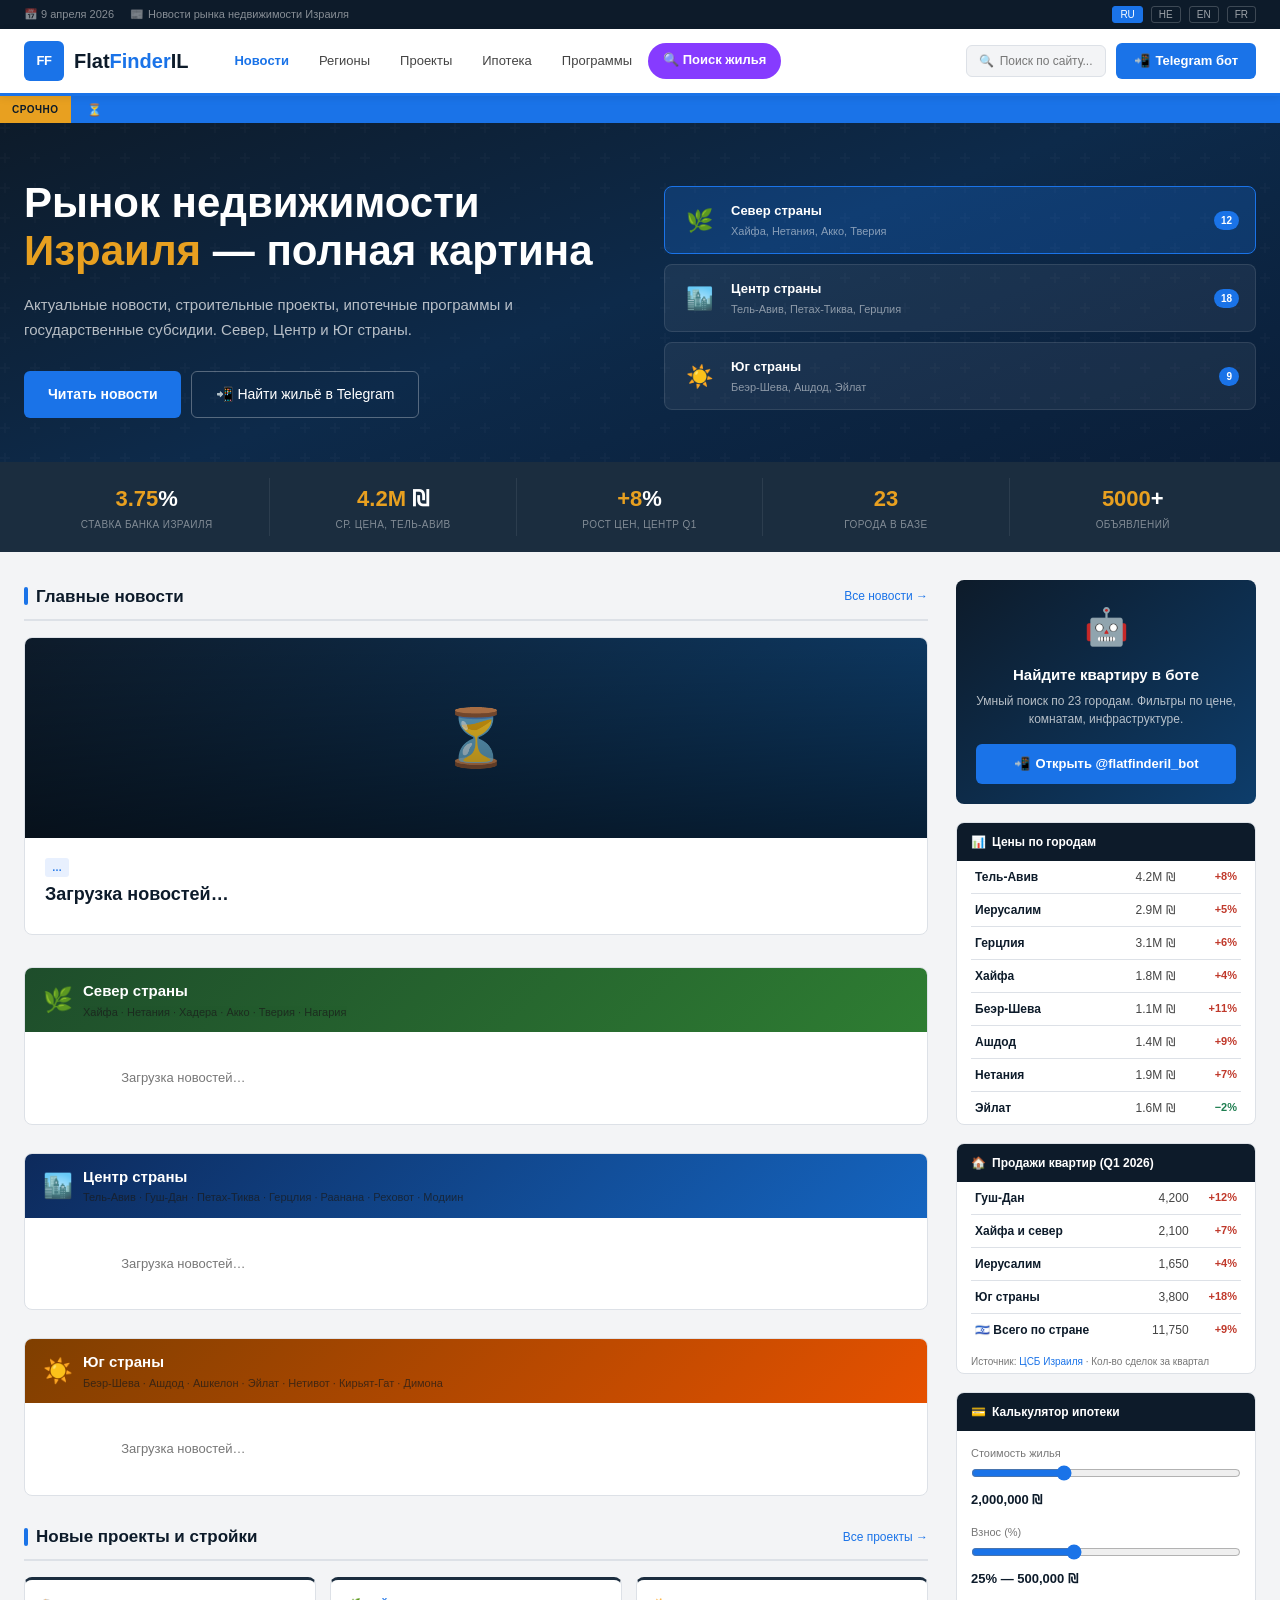
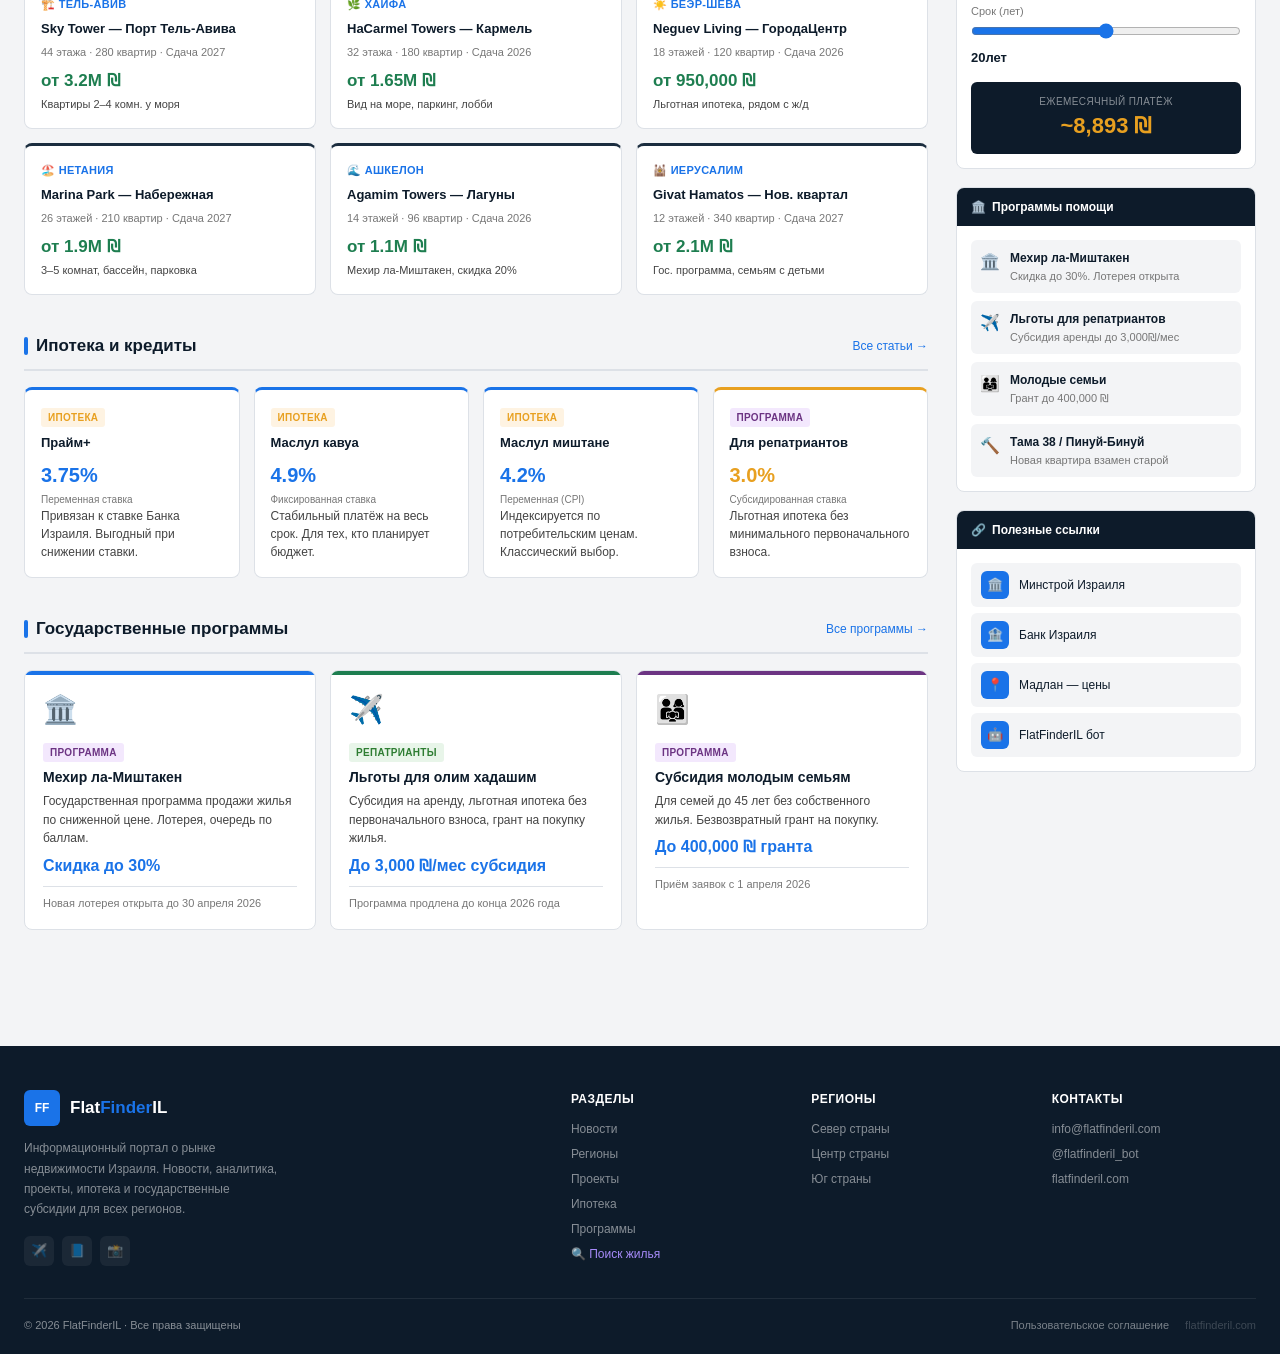
==== commit 90700683: "feat: add mini app under /app/ with nav link - Embed built FlatFinder IL mini app under /app/ path -" ====
--- a/index.html
+++ b/index.html
@@ -79,6 +79,8 @@
 }
 nav a:hover{color:var(--blue);background:#f0f5ff}
 nav a.active{color:var(--blue);font-weight:600}
+nav a.nav-app{background:#863bff;color:#fff!important;padding:7px 15px!important;border-radius:20px!important;font-weight:600!important;margin-right:4px}
+nav a.nav-app:hover{background:#7e14ff!important;transform:translateY(-1px)}
 .header-right{display:flex;align-items:center;gap:10px;flex-shrink:0}
 .search-box{
   display:flex;align-items:center;gap:6px;
@@ -549,6 +551,7 @@
       <a href="#projects" data-i="nav_projects">Проекты</a>
       <a href="#mortgage" data-i="nav_mortgage">Ипотека</a>
       <a href="#programs" data-i="nav_programs">Программы</a>
+      <a href="/app/" class="nav-app" data-i="nav_app">🔍 Поиск жилья</a>
     </nav>
     <div class="header-right">
       <div class="search-box">🔍 <span data-i="search_hint">Поиск по сайту...</span></div>
@@ -775,28 +778,28 @@
       </div>
 
       <div class="mort-grid">
-        <a class="mort-card" href="https://www.boi.org.il/ru/economic-roles/financial-markets/interest-rates/" target="_blank" rel="noopener" style="text-decoration:none;display:block;color:inherit">
+        <a class="mort-card" href="https://www.boi.org.il/en/monetary-policy/interest-rate/" target="_blank" rel="noopener" style="text-decoration:none;display:block;color:inherit">
           <div class="tag tag-mortgage" data-i="tag_mortgage">Ипотека</div>
           <h4 data-i="m1_title">Прайм+</h4>
           <div class="rate">3.75%</div>
           <div class="rate-lbl" data-i="m1_lbl">Переменная ставка</div>
           <p data-i="m1_body">Привязан к ставке Банка Израиля. Рискованный, но выгодный при снижении ставки.</p>
         </a>
-        <a class="mort-card" href="https://www.boi.org.il/ru/economic-roles/financial-markets/interest-rates/" target="_blank" rel="noopener" style="text-decoration:none;display:block;color:inherit">
+        <a class="mort-card" href="https://www.boi.org.il/en/monetary-policy/interest-rate/" target="_blank" rel="noopener" style="text-decoration:none;display:block;color:inherit">
           <div class="tag tag-mortgage" data-i="tag_mortgage">Ипотека</div>
           <h4 data-i="m2_title">Маслул кавуа</h4>
           <div class="rate">4.9%</div>
           <div class="rate-lbl" data-i="m2_lbl">Фиксированная ставка</div>
           <p data-i="m2_body">Стабильный платёж на весь срок. Подходит для долгосрочного планирования бюджета.</p>
         </a>
-        <a class="mort-card" href="https://www.boi.org.il/ru/economic-roles/financial-markets/interest-rates/" target="_blank" rel="noopener" style="text-decoration:none;display:block;color:inherit">
+        <a class="mort-card" href="https://www.boi.org.il/en/monetary-policy/interest-rate/" target="_blank" rel="noopener" style="text-decoration:none;display:block;color:inherit">
           <div class="tag tag-mortgage" data-i="tag_mortgage">Ипотека</div>
           <h4 data-i="m3_title">Маслул миштане</h4>
           <div class="rate">4.2%</div>
           <div class="rate-lbl" data-i="m3_lbl">Переменная (CPI)</div>
           <p data-i="m3_body">Индексируется по индексу потребительских цен. Классический выбор израильтян.</p>
         </a>
-        <a class="mort-card" href="https://www.gov.il/ru/departments/guides/mortgage_for_olim" target="_blank" rel="noopener" style="text-decoration:none;display:block;color:inherit;border-top-color:var(--accent)">
+        <a class="mort-card" href="https://www.gov.il/he/departments/guides/mortgage_for_olim" target="_blank" rel="noopener" style="text-decoration:none;display:block;color:inherit;border-top-color:var(--accent)">
           <div class="tag tag-program" data-i="tag_program">Льготная</div>
           <h4 data-i="m4_title">Для репатриантов</h4>
           <div class="rate" style="color:var(--accent)">3.0%</div>
@@ -823,7 +826,7 @@
           <div class="amount" data-i="pr1_amount">Скидка до 30%</div>
           <div class="sub" data-i="pr1_sub">Новая лотерея открыта до 30 апреля 2026</div>
         </a>
-        <a class="prog-big green" href="https://www.gov.il/ru/departments/topics/newimmigrants" target="_blank" rel="noopener" style="text-decoration:none;display:block">
+        <a class="prog-big green" href="https://www.gov.il/he/departments/topics/newimmigrants" target="_blank" rel="noopener" style="text-decoration:none;display:block">
           <div class="ico">✈️</div>
           <span class="tag tag-north" data-i="tag_olim">Репатрианты</span>
           <h3 data-i="pr2_title">Льготы для олим хадашим</h3>
@@ -940,7 +943,7 @@
                 <p data-i="pw1_body">Скидка до 30%. Лотерея открыта</p>
               </div>
             </a>
-            <a class="prog-item" href="https://www.gov.il/ru/departments/topics/newimmigrants" target="_blank" rel="noopener" style="text-decoration:none;display:flex;color:inherit">
+            <a class="prog-item" href="https://www.gov.il/he/departments/topics/newimmigrants" target="_blank" rel="noopener" style="text-decoration:none;display:flex;color:inherit">
               <div class="prog-icon">✈️</div>
               <div>
                 <h4 data-i="pw2_title">Льготы для репатриантов</h4>
@@ -970,11 +973,11 @@
         <div class="widget-head">🔗 <span data-i="wid_links">Полезные ссылки</span></div>
         <div class="widget-body">
           <div class="ql">
-            <a href="https://www.gov.il/ru/departments/ministry_of_construction_and_housing" target="_blank" class="ql-item">
+            <a href="https://www.gov.il/he/departments/ministry_of_construction_and_housing" target="_blank" class="ql-item">
               <div class="ql-icon">🏛️</div>
               <span class="ql-text" data-i="ql1">Минстрой Израиля</span>
             </a>
-            <a href="https://www.boi.org.il/ru/" target="_blank" class="ql-item">
+            <a href="https://www.boi.org.il/en/" target="_blank" class="ql-item">
               <div class="ql-icon">🏦</div>
               <span class="ql-text" data-i="ql2">Банк Израиля</span>
             </a>
@@ -1017,6 +1020,7 @@
         <a href="#projects" data-i="nav_projects">Проекты</a>
         <a href="#mortgage" data-i="nav_mortgage">Ипотека</a>
         <a href="#programs" data-i="nav_programs">Программы</a>
+        <a href="/app/" data-i="nav_app" style="color:#a78bfa">🔍 Поиск жилья</a>
       </div>
       <div class="footer-col">
         <h4 data-i="footer_col2">Регионы</h4>
@@ -1046,7 +1050,7 @@
 const T = {
   ru:{
     topbar_news:"Новости рынка недвижимости Израиля",
-    nav_news:"Новости",nav_regions:"Регионы",nav_projects:"Проекты",nav_mortgage:"Ипотека",nav_programs:"Программы",
+    nav_news:"Новости",nav_regions:"Регионы",nav_projects:"Проекты",nav_mortgage:"Ипотека",nav_programs:"Программы",nav_app:"🔍 Поиск жилья",
     tg_btn:"Telegram бот",search_hint:"Поиск по сайту...",ticker_label:"СРОЧНО",loading_news:"Загрузка новостей…",
     hero_title:"Рынок недвижимости <em>Израиля</em> — полная картина",
     hero_sub:"Актуальные новости, строительные проекты, ипотечные программы и государственные субсидии. Север, Центр и Юг страны.",
@@ -1099,7 +1103,7 @@
   },
   en:{
     topbar_news:"Israel Real Estate Market News",
-    nav_news:"News",nav_regions:"Regions",nav_projects:"Projects",nav_mortgage:"Mortgage",nav_programs:"Programs",
+    nav_news:"News",nav_regions:"Regions",nav_projects:"Projects",nav_mortgage:"Mortgage",nav_programs:"Programs",nav_app:"🔍 Find housing",
     tg_btn:"Telegram bot",search_hint:"Search...",ticker_label:"LIVE",loading_news:"Loading news…",
     hero_title:"Israel Real Estate Market — <em>the full picture</em>",
     hero_sub:"Current news, construction projects, mortgage programs and state subsidies for all regions and population segments.",
@@ -1145,7 +1149,7 @@
   },
   he:{
     topbar_news:"חדשות שוק הנדל\"ן בישראל",
-    nav_news:"חדשות",nav_regions:"אזורים",nav_projects:"פרויקטים",nav_mortgage:"משכנתה",nav_programs:"תוכניות",
+    nav_news:"חדשות",nav_regions:"אזורים",nav_projects:"פרויקטים",nav_mortgage:"משכנתה",nav_programs:"תוכניות",nav_app:"🔍 חיפוש דירות",
     tg_btn:"מצא דיור",search_hint:"חיפוש באתר...",ticker_label:"בשידור חי",loading_news:"טוען חדשות…",
     hero_title:"שוק הנדל\"ן בישראל — <em>התמונה המלאה</em>",
     hero_sub:"חדשות עדכניות, פרויקטי בנייה, תוכניות משכנתה וסובסידיות ממשלתיות לכל שכבות האוכלוסייה. צפון, מרכז ודרום.",
@@ -1191,7 +1195,7 @@
   },
   fr:{
     topbar_news:"Actualités du marché immobilier israélien",
-    nav_news:"Actualités",nav_regions:"Régions",nav_projects:"Projets",nav_mortgage:"Immobilier",nav_programs:"Programmes",
+    nav_news:"Actualités",nav_regions:"Régions",nav_projects:"Projets",nav_mortgage:"Immobilier",nav_programs:"Programmes",nav_app:"🔍 Chercher un logement",
     tg_btn:"Trouver un logement",search_hint:"Recherche...",ticker_label:"EN DIRECT",loading_news:"Chargement des actualités…",
     hero_title:"Marché immobilier <em>israélien</em> — le tableau complet",
     hero_sub:"Actualités, projets de construction, programmes hypothécaires et subventions gouvernementales pour toutes les régions.",
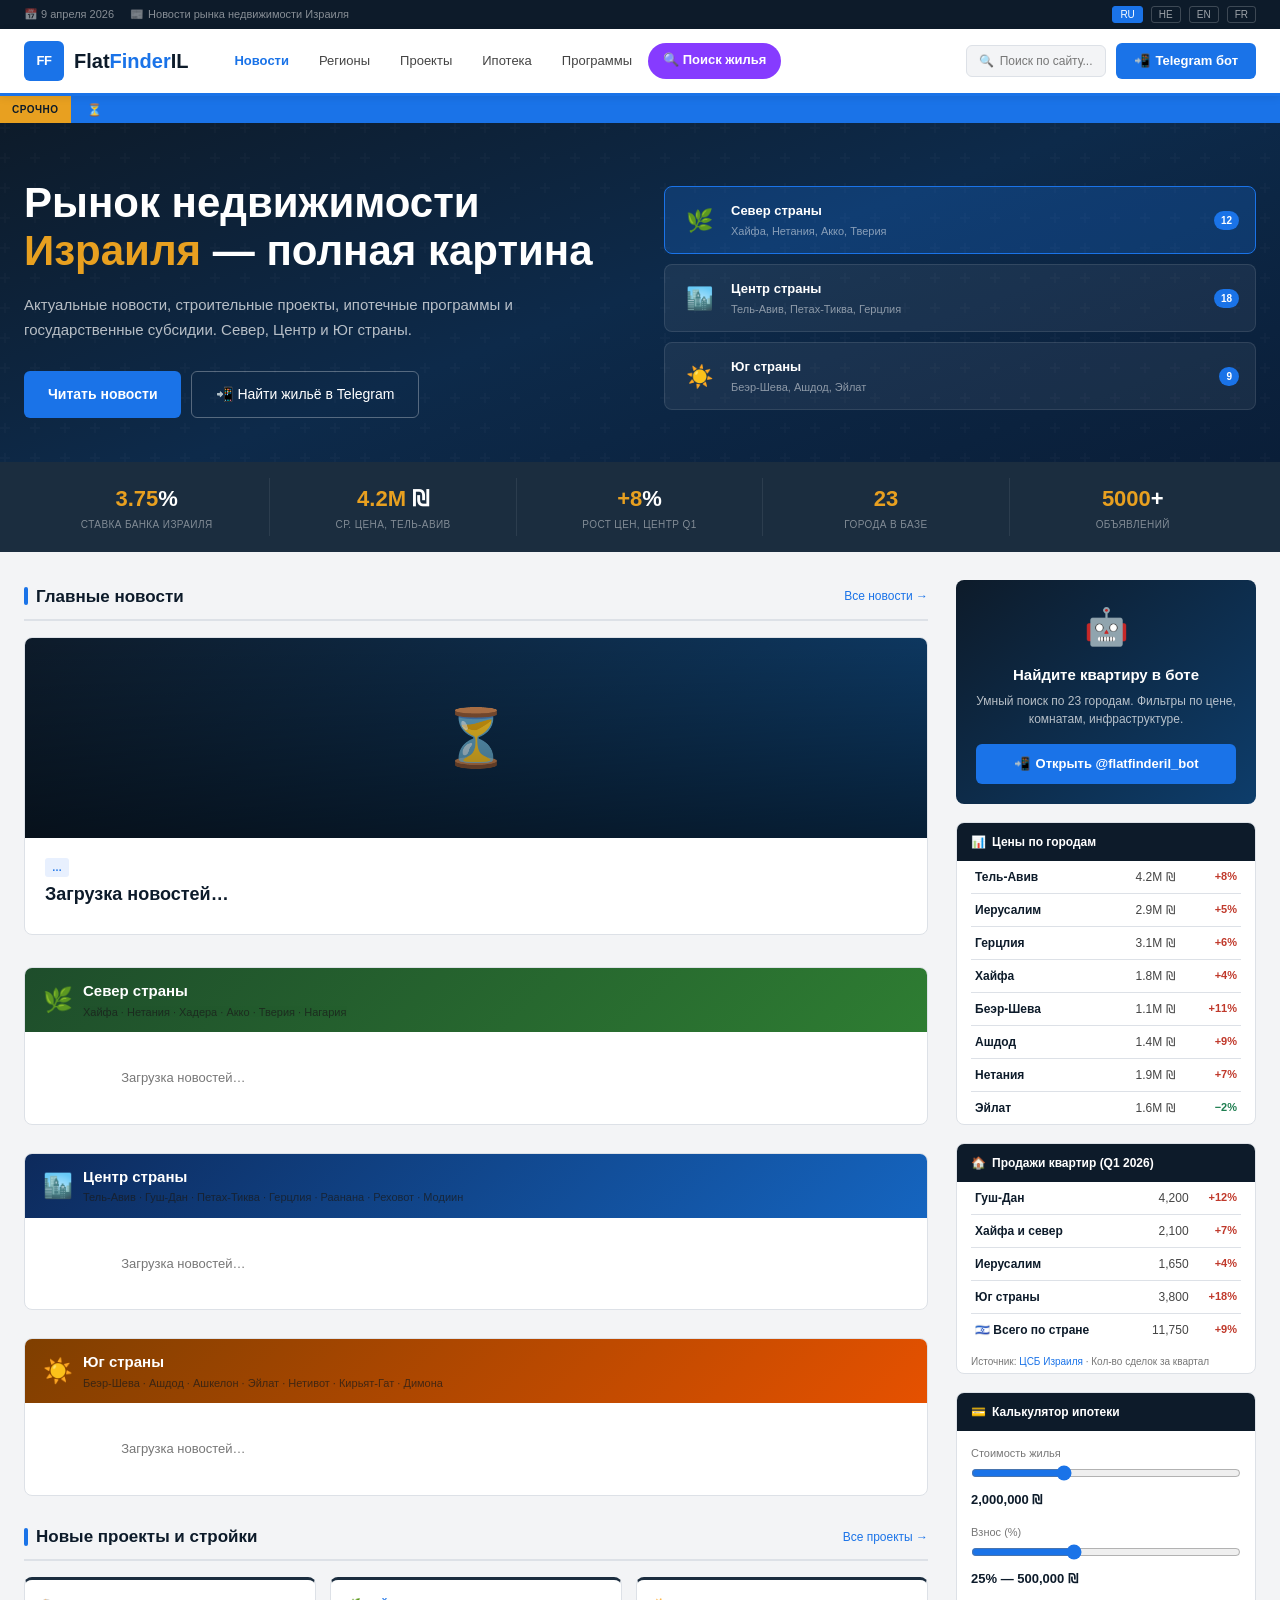
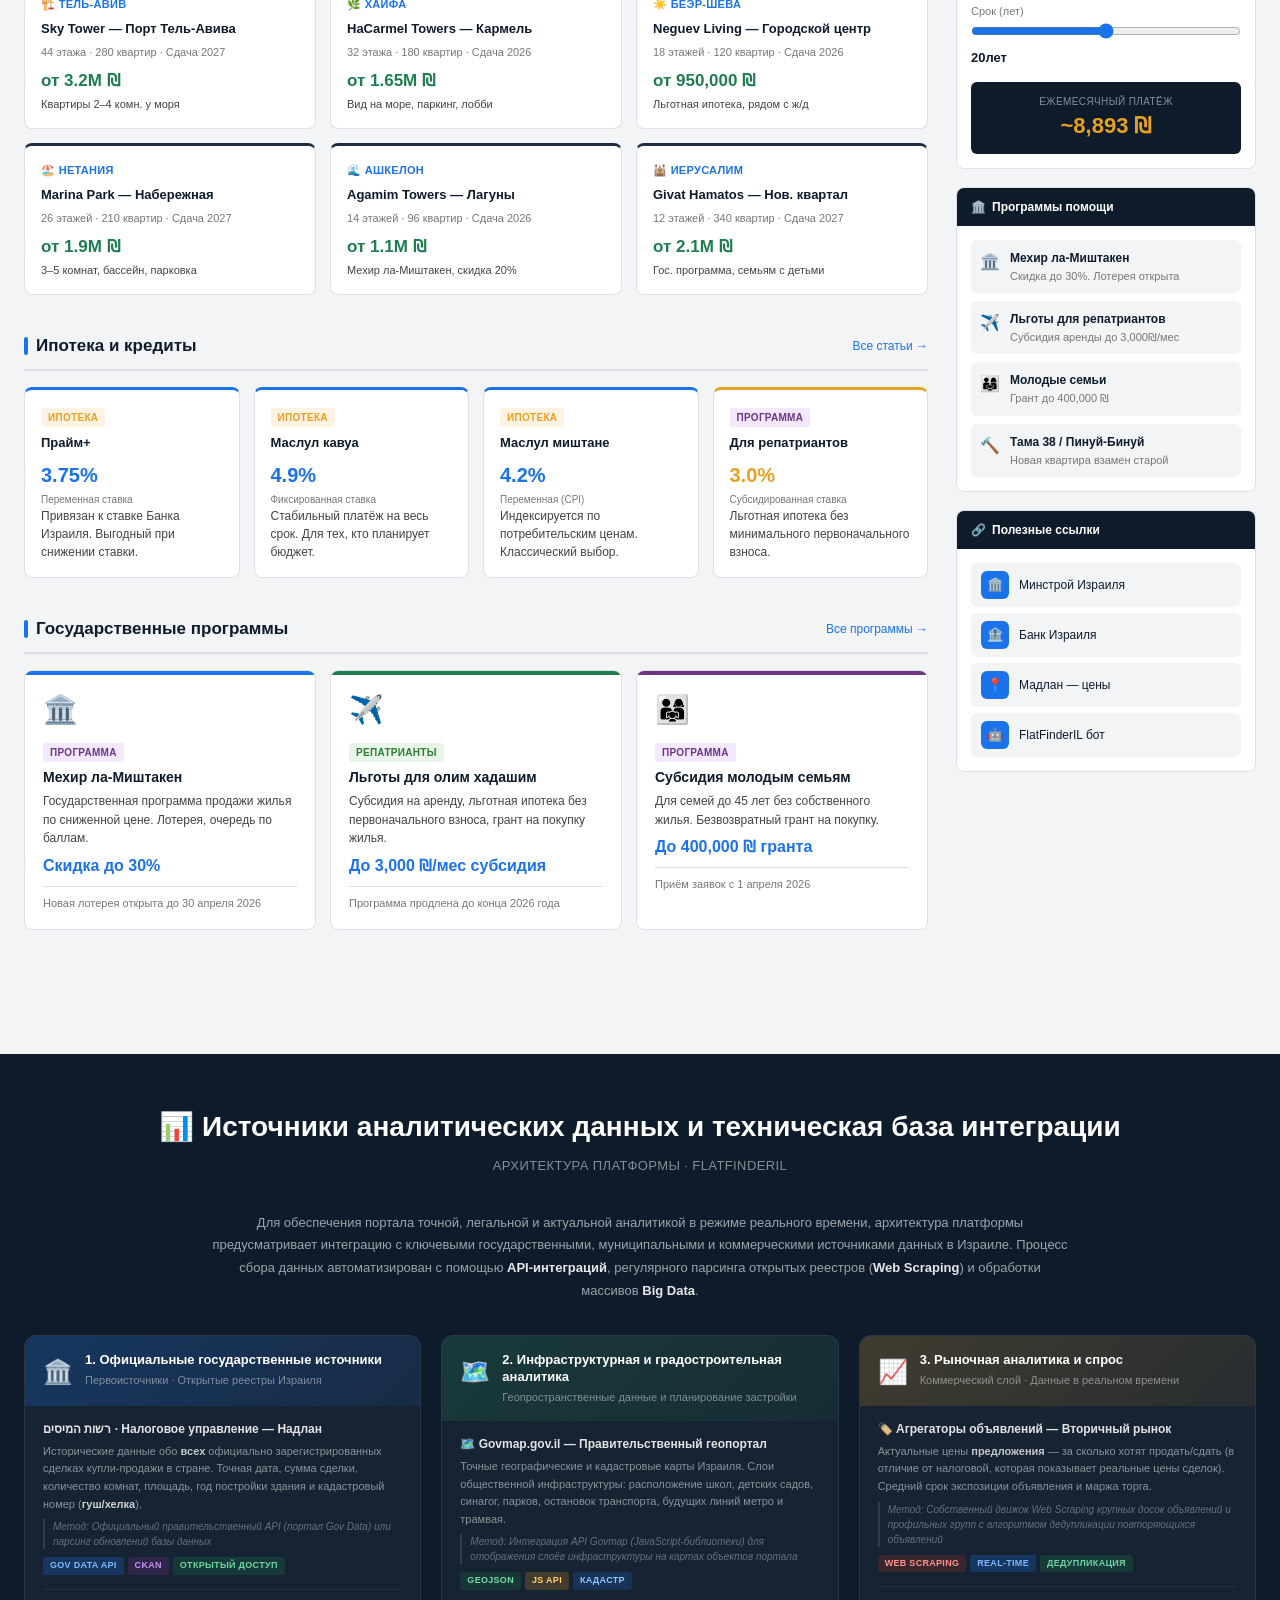
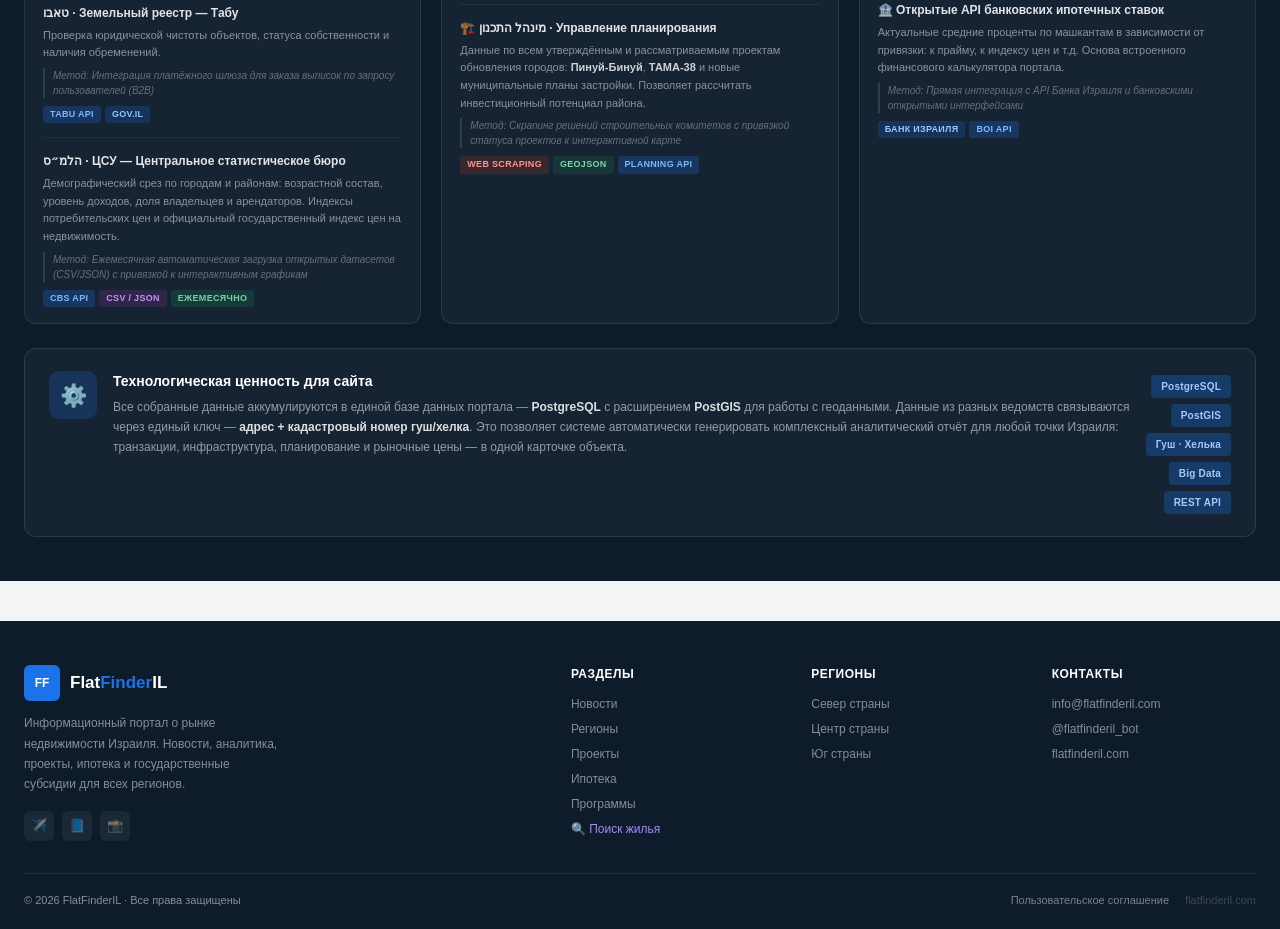
==== commit dd7bbb77: "Resolve Google News links in article reader, update news feed and landing Also stop tracking the loc" ====
--- a/index.html
+++ b/index.html
@@ -465,13 +465,103 @@
 .modal-hd{padding:22px 26px 16px;border-bottom:1px solid #f0f0f0}
 .modal-title{font-size:19px;font-weight:700;color:var(--navy);line-height:1.35;margin:8px 0 10px}
 .modal-meta{display:flex;align-items:center;gap:14px;font-size:12px;color:var(--text3)}
-.modal-body{padding:20px 26px;font-size:15px;line-height:1.75;color:#333}
+.modal-body{padding:20px 26px;font-size:15px;line-height:1.75;color:#333;min-height:60px}
+.modal-body p{margin:0 0 12px}
+.modal-loading{color:#999;font-size:13px;font-style:italic;padding:4px 0 8px}
+.modal-attrib{margin:0 26px 4px;padding:12px 16px;background:#f8f9fa;border-radius:8px;font-size:12px;color:#666;border-left:3px solid var(--blue)}
+.modal-attrib a{color:var(--blue);text-decoration:none;font-weight:600}
+.modal-attrib a:hover{text-decoration:underline}
+.modal-gov-table{width:100%;border-collapse:collapse;font-size:14px;margin:8px 0}
+.modal-gov-table tr{border-bottom:1px solid #f0f0f0}
+.modal-gov-table td{padding:9px 12px;vertical-align:top}
+.modal-gov-table td:first-child{font-weight:600;color:var(--navy);width:48%;white-space:nowrap}
+.modal-gov-desc{font-size:14px;color:#555;line-height:1.6;margin-bottom:14px;padding:12px;background:#f0f7ff;border-radius:8px}
 .modal-ft{padding:16px 26px;border-top:1px solid #f0f0f0;display:flex;justify-content:space-between;align-items:center;gap:10px;flex-wrap:wrap}
 .modal-close{border:1px solid #e0e0e0;background:#f5f5f5;padding:9px 18px;border-radius:8px;cursor:pointer;font-size:13px;font-weight:500;transition:.15s}
 .modal-close:hover{background:#e8e8e8}
-.modal-read{background:var(--blue);color:#fff;padding:10px 20px;border-radius:8px;text-decoration:none;font-size:14px;font-weight:600;transition:.15s}
-.modal-read:hover{background:#1557b0}
+.modal-read{background:transparent;color:var(--text3);padding:9px 14px;border-radius:8px;text-decoration:none;font-size:12px;border:1px solid #e0e0e0;transition:.15s}
+.modal-read:hover{color:var(--navy);border-color:#bbb}
 @media(max-width:720px){.modal-box{margin:0;border-radius:0;min-height:100vh}}
+
+/* ═══════════════════════════════════════════
+   ANALYTICS SOURCES SECTION
+═══════════════════════════════════════════ */
+.analytics-section{
+  background:var(--navy);padding:52px 24px 44px;margin-top:48px;
+}
+.analytics-inner{max-width:1280px;margin:0 auto}
+.analytics-header{text-align:center;margin-bottom:36px}
+.analytics-header h2{
+  font-size:clamp(18px,3vw,28px);font-weight:800;color:#fff;
+  margin-bottom:8px;display:flex;align-items:center;justify-content:center;gap:10px;
+}
+.analytics-header p{font-size:13px;color:rgba(255,255,255,.5);letter-spacing:.4px;text-transform:uppercase}
+.analytics-grid{
+  display:grid;grid-template-columns:repeat(3,1fr);gap:20px;margin-bottom:24px;
+}
+.analytics-card{
+  background:rgba(255,255,255,.04);border:1px solid rgba(255,255,255,.09);
+  border-radius:12px;overflow:hidden;transition:.2s;
+}
+.analytics-card:hover{background:rgba(255,255,255,.07);border-color:rgba(255,255,255,.16)}
+.analytics-card-head{
+  padding:16px 18px;display:flex;align-items:flex-start;gap:12px;
+}
+.analytics-card-head.gov{background:linear-gradient(135deg,rgba(26,115,232,.25),rgba(26,115,232,.1))}
+.analytics-card-head.infra{background:linear-gradient(135deg,rgba(30,126,80,.25),rgba(30,126,80,.1))}
+.analytics-card-head.market{background:linear-gradient(135deg,rgba(232,160,32,.2),rgba(232,160,32,.08))}
+.analytics-icon{font-size:24px;flex-shrink:0;margin-top:2px}
+.analytics-card-head h3{font-size:13px;font-weight:700;color:#fff;margin-bottom:3px;line-height:1.3}
+.analytics-card-head p{font-size:11px;color:rgba(255,255,255,.45)}
+.analytics-card-body{padding:14px 18px 16px;display:flex;flex-direction:column;gap:14px}
+.analytics-source{border-bottom:1px solid rgba(255,255,255,.06);padding-bottom:14px}
+.analytics-source:last-child{border-bottom:none;padding-bottom:0}
+.analytics-intro{
+  font-size:13px;color:rgba(255,255,255,.6);line-height:1.75;
+  max-width:860px;margin:0 auto 32px;text-align:center;
+}
+.analytics-intro strong{color:rgba(255,255,255,.9)}
+.analytics-source-title{font-size:12px;font-weight:700;color:rgba(255,255,255,.88);margin-bottom:5px}
+.analytics-source-desc{font-size:11px;color:rgba(255,255,255,.5);line-height:1.6;margin-bottom:6px}
+.analytics-source-desc em{color:rgba(255,255,255,.75);font-style:normal;font-weight:600}
+.analytics-source-desc strong{color:rgba(255,255,255,.8)}
+.analytics-method{
+  font-size:10px;color:rgba(255,255,255,.35);
+  border-left:2px solid rgba(255,255,255,.12);
+  padding-left:8px;margin-bottom:8px;line-height:1.5;font-style:italic;
+}
+.analytics-badges{display:flex;flex-wrap:wrap;gap:4px}
+.badge{
+  font-size:9px;font-weight:700;padding:2px 7px;border-radius:3px;
+  text-transform:uppercase;letter-spacing:.3px;
+}
+.badge-api    {background:rgba(26,115,232,.25);color:#7db8ff}
+.badge-ckan   {background:rgba(108,52,131,.3);color:#c98ef7}
+.badge-open   {background:rgba(30,126,80,.25);color:#6dd5a0}
+.badge-gov    {background:rgba(26,115,232,.2);color:#8ec6ff}
+.badge-geo    {background:rgba(30,126,80,.2);color:#77d9a8}
+.badge-wms    {background:rgba(232,160,32,.2);color:#ffd070}
+.badge-scrape {background:rgba(192,57,43,.2);color:#ff9489}
+.badge-boi    {background:rgba(26,115,232,.2);color:#93caff}
+/* tech section */
+.analytics-tech{
+  background:rgba(255,255,255,.04);border:1px solid rgba(255,255,255,.1);
+  border-radius:12px;padding:22px 24px;
+  display:grid;grid-template-columns:48px 1fr auto;gap:16px;align-items:start;
+}
+.analytics-tech-icon{
+  width:48px;height:48px;background:rgba(26,115,232,.2);border-radius:10px;
+  display:flex;align-items:center;justify-content:center;font-size:22px;flex-shrink:0;
+}
+.analytics-tech-content h4{font-size:14px;font-weight:700;color:#fff;margin-bottom:6px}
+.analytics-tech-content p{font-size:12px;color:rgba(255,255,255,.55);line-height:1.65}
+.analytics-tech-content strong{color:rgba(255,255,255,.85)}
+.analytics-tech-badges{display:flex;flex-direction:column;gap:6px;align-items:flex-end;flex-shrink:0;padding-top:4px}
+.tech-badge{
+  background:rgba(26,115,232,.3);color:#a0caff;
+  font-size:10px;font-weight:700;padding:4px 10px;border-radius:4px;
+  white-space:nowrap;letter-spacing:.2px;
+}
 
 /* ═══════════════════════════════════════════
    RESPONSIVE
@@ -494,6 +584,9 @@
   .footer-top{grid-template-columns:1fr 1fr}
   nav{display:none}
   .topbar-left .topbar-date{display:none}
+  .analytics-grid{grid-template-columns:1fr}
+  .analytics-tech{grid-template-columns:48px 1fr;grid-template-rows:auto auto}
+  .analytics-tech-badges{flex-direction:row;grid-column:1/-1;align-items:flex-start;flex-wrap:wrap;padding-top:0;padding-top:6px}
 }
 @media(max-width:540px){
   .hero{padding:36px 16px 28px}
@@ -517,9 +610,10 @@
       <div class="modal-meta" id="modalMeta"></div>
     </div>
     <div class="modal-body" id="modalBody"></div>
+    <div class="modal-attrib" id="modalAttrib" style="display:none"></div>
     <div class="modal-ft">
       <button class="modal-close" id="modalCloseBtn" onclick="closeNewsModal()">✕ Закрыть</button>
-      <a class="modal-read" id="modalReadLink" href="#" target="_blank" rel="noopener noreferrer" id="modalReadBtn">Читать оригинал →</a>
+      <a class="modal-read" id="modalReadLink" href="#" target="_blank" rel="noopener noreferrer">↗ Источник</a>
     </div>
   </div>
 </div>
@@ -720,52 +814,52 @@
       <div id="projects" style="margin-top:8px"></div>
       <div class="sec-head">
         <h2 data-i="sec_projects">Новые проекты и стройки</h2>
-        <a href="https://www.yad2.co.il/nadlan/projects" target="_blank" rel="noopener" data-i="all_proj">Все проекты →</a>
+        <a href="#projects" data-i="all_proj">Все проекты →</a>
       </div>
 
       <div class="proj-grid">
-        <a class="proj-card" href="https://www.yad2.co.il/nadlan/projects/tlv" target="_blank" rel="noopener">
+        <div class="proj-card">
           <div class="proj-badge">🏗️ Тель-Авив</div>
           <div class="proj-name">Sky Tower — Порт Тель-Авива</div>
           <div class="proj-meta">44 этажа · 280 квартир · Сдача 2027</div>
           <div class="proj-price">от 3.2M ₪</div>
           <div class="proj-sub">Квартиры 2–4 комн. у моря</div>
-        </a>
-        <a class="proj-card" href="https://www.yad2.co.il/nadlan/projects/haifa" target="_blank" rel="noopener">
+        </div>
+        <div class="proj-card">
           <div class="proj-badge">🌿 Хайфа</div>
           <div class="proj-name">HaCarmel Towers — Кармель</div>
           <div class="proj-meta">32 этажа · 180 квартир · Сдача 2026</div>
           <div class="proj-price">от 1.65M ₪</div>
           <div class="proj-sub">Вид на море, паркинг, лобби</div>
-        </a>
-        <a class="proj-card" href="https://www.yad2.co.il/nadlan/projects/beer-sheva" target="_blank" rel="noopener">
+        </div>
+        <div class="proj-card">
           <div class="proj-badge">☀️ Беэр-Шева</div>
-          <div class="proj-name">Neguev Living — ГородаЦентр</div>
+          <div class="proj-name">Neguev Living — Городской центр</div>
           <div class="proj-meta">18 этажей · 120 квартир · Сдача 2026</div>
           <div class="proj-price">от 950,000 ₪</div>
           <div class="proj-sub">Льготная ипотека, рядом с ж/д</div>
-        </a>
-        <a class="proj-card" href="https://www.yad2.co.il/nadlan/projects/netanya" target="_blank" rel="noopener">
+        </div>
+        <div class="proj-card">
           <div class="proj-badge">🏖️ Нетания</div>
           <div class="proj-name">Marina Park — Набережная</div>
           <div class="proj-meta">26 этажей · 210 квартир · Сдача 2027</div>
           <div class="proj-price">от 1.9M ₪</div>
           <div class="proj-sub">3–5 комнат, бассейн, парковка</div>
-        </a>
-        <a class="proj-card" href="https://www.yad2.co.il/nadlan/projects/ashkelon" target="_blank" rel="noopener">
+        </div>
+        <div class="proj-card">
           <div class="proj-badge">🌊 Ашкелон</div>
           <div class="proj-name">Agamim Towers — Лагуны</div>
           <div class="proj-meta">14 этажей · 96 квартир · Сдача 2026</div>
           <div class="proj-price">от 1.1M ₪</div>
           <div class="proj-sub">Мехир ла-Миштакен, скидка 20%</div>
-        </a>
-        <a class="proj-card" href="https://www.yad2.co.il/nadlan/projects/jerusalem" target="_blank" rel="noopener">
+        </div>
+        <div class="proj-card">
           <div class="proj-badge">🕍 Иерусалим</div>
           <div class="proj-name">Givat Hamatos — Нов. квартал</div>
           <div class="proj-meta">12 этажей · 340 квартир · Сдача 2027</div>
           <div class="proj-price">от 2.1M ₪</div>
           <div class="proj-sub">Гос. программа, семьям с детьми</div>
-        </a>
+        </div>
       </div>
 
       <div class="news-grid" id="projNewsGrid" style="margin-bottom:28px"></div>
@@ -778,21 +872,21 @@
       </div>
 
       <div class="mort-grid">
-        <a class="mort-card" href="https://www.boi.org.il/en/monetary-policy/interest-rate/" target="_blank" rel="noopener" style="text-decoration:none;display:block;color:inherit">
+        <a class="mort-card" href="https://www.boi.org.il/en/monetary-policy/" target="_blank" rel="noopener" style="text-decoration:none;display:block;color:inherit">
           <div class="tag tag-mortgage" data-i="tag_mortgage">Ипотека</div>
           <h4 data-i="m1_title">Прайм+</h4>
           <div class="rate">3.75%</div>
           <div class="rate-lbl" data-i="m1_lbl">Переменная ставка</div>
           <p data-i="m1_body">Привязан к ставке Банка Израиля. Рискованный, но выгодный при снижении ставки.</p>
         </a>
-        <a class="mort-card" href="https://www.boi.org.il/en/monetary-policy/interest-rate/" target="_blank" rel="noopener" style="text-decoration:none;display:block;color:inherit">
+        <a class="mort-card" href="https://www.boi.org.il/en/monetary-policy/" target="_blank" rel="noopener" style="text-decoration:none;display:block;color:inherit">
           <div class="tag tag-mortgage" data-i="tag_mortgage">Ипотека</div>
           <h4 data-i="m2_title">Маслул кавуа</h4>
           <div class="rate">4.9%</div>
           <div class="rate-lbl" data-i="m2_lbl">Фиксированная ставка</div>
           <p data-i="m2_body">Стабильный платёж на весь срок. Подходит для долгосрочного планирования бюджета.</p>
         </a>
-        <a class="mort-card" href="https://www.boi.org.il/en/monetary-policy/interest-rate/" target="_blank" rel="noopener" style="text-decoration:none;display:block;color:inherit">
+        <a class="mort-card" href="https://www.boi.org.il/en/monetary-policy/" target="_blank" rel="noopener" style="text-decoration:none;display:block;color:inherit">
           <div class="tag tag-mortgage" data-i="tag_mortgage">Ипотека</div>
           <h4 data-i="m3_title">Маслул миштане</h4>
           <div class="rate">4.2%</div>
@@ -996,6 +1090,159 @@
     </aside>
   </div>
 </div>
+
+<!-- ANALYTICS SOURCES -->
+<section class="analytics-section">
+  <div class="analytics-inner">
+
+    <div class="analytics-header">
+      <h2>📊 Источники аналитических данных и техническая база интеграции</h2>
+      <p>Архитектура платформы · FlatFinderIL</p>
+    </div>
+
+    <div class="analytics-intro">
+      Для обеспечения портала точной, легальной и актуальной аналитикой в режиме реального времени, архитектура платформы предусматривает интеграцию с ключевыми государственными, муниципальными и коммерческими источниками данных в Израиле. Процесс сбора данных автоматизирован с помощью <strong>API-интеграций</strong>, регулярного парсинга открытых реестров (<strong>Web Scraping</strong>) и обработки массивов <strong>Big Data</strong>.
+    </div>
+
+    <div class="analytics-grid">
+
+      <!-- 1. Official Government Sources -->
+      <div class="analytics-card">
+        <div class="analytics-card-head gov">
+          <span class="analytics-icon">🏛️</span>
+          <div>
+            <h3>1. Официальные государственные источники</h3>
+            <p>Первоисточники · Открытые реестры Израиля</p>
+          </div>
+        </div>
+        <div class="analytics-card-body">
+
+          <div class="analytics-source">
+            <div class="analytics-source-title">רשות המיסים · Налоговое управление — Надлан</div>
+            <div class="analytics-source-desc">Исторические данные обо <em>всех</em> официально зарегистрированных сделках купли-продажи в стране. Точная дата, сумма сделки, количество комнат, площадь, год постройки здания и кадастровый номер (<strong>гуш/хелка</strong>).</div>
+            <div class="analytics-method">Метод: Официальный правительственный API (портал Gov Data) или парсинг обновлений базы данных</div>
+            <div class="analytics-badges">
+              <span class="badge badge-api">Gov Data API</span>
+              <span class="badge badge-ckan">CKAN</span>
+              <span class="badge badge-open">Открытый доступ</span>
+            </div>
+          </div>
+
+          <div class="analytics-source">
+            <div class="analytics-source-title">טאבו · Земельный реестр — Табу</div>
+            <div class="analytics-source-desc">Проверка юридической чистоты объектов, статуса собственности и наличия обременений.</div>
+            <div class="analytics-method">Метод: Интеграция платёжного шлюза для заказа выписок по запросу пользователей (B2B)</div>
+            <div class="analytics-badges">
+              <span class="badge badge-api">Tabu API</span>
+              <span class="badge badge-gov">gov.il</span>
+            </div>
+          </div>
+
+          <div class="analytics-source">
+            <div class="analytics-source-title">הלמ״ס · ЦСУ — Центральное статистическое бюро</div>
+            <div class="analytics-source-desc">Демографический срез по городам и районам: возрастной состав, уровень доходов, доля владельцев и арендаторов. Индексы потребительских цен и официальный государственный индекс цен на недвижимость.</div>
+            <div class="analytics-method">Метод: Ежемесячная автоматическая загрузка открытых датасетов (CSV/JSON) с привязкой к интерактивным графикам</div>
+            <div class="analytics-badges">
+              <span class="badge badge-api">CBS API</span>
+              <span class="badge badge-ckan">CSV / JSON</span>
+              <span class="badge badge-open">Ежемесячно</span>
+            </div>
+          </div>
+
+        </div>
+      </div>
+
+      <!-- 2. Infrastructure Analytics -->
+      <div class="analytics-card">
+        <div class="analytics-card-head infra">
+          <span class="analytics-icon">🗺️</span>
+          <div>
+            <h3>2. Инфраструктурная и градостроительная аналитика</h3>
+            <p>Геопространственные данные и планирование застройки</p>
+          </div>
+        </div>
+        <div class="analytics-card-body">
+
+          <div class="analytics-source">
+            <div class="analytics-source-title">🗺️ Govmap.gov.il — Правительственный геопортал</div>
+            <div class="analytics-source-desc">Точные географические и кадастровые карты Израиля. Слои общественной инфраструктуры: расположение школ, детских садов, синагог, парков, остановок транспорта, будущих линий метро и трамвая.</div>
+            <div class="analytics-method">Метод: Интеграция API Govmap (JavaScript-библиотеки) для отображения слоёв инфраструктуры на картах объектов портала</div>
+            <div class="analytics-badges">
+              <span class="badge badge-geo">GeoJSON</span>
+              <span class="badge badge-wms">JS API</span>
+              <span class="badge badge-gov">Кадастр</span>
+            </div>
+          </div>
+
+          <div class="analytics-source">
+            <div class="analytics-source-title">🏗️ מינהל התכנון · Управление планирования</div>
+            <div class="analytics-source-desc">Данные по всем утверждённым и рассматриваемым проектам обновления городов: <strong>Пинуй-Бинуй</strong>, <strong>ТАМА-38</strong> и новые муниципальные планы застройки. Позволяет рассчитать инвестиционный потенциал района.</div>
+            <div class="analytics-method">Метод: Скрапинг решений строительных комитетов с привязкой статуса проектов к интерактивной карте</div>
+            <div class="analytics-badges">
+              <span class="badge badge-scrape">Web Scraping</span>
+              <span class="badge badge-geo">GeoJSON</span>
+              <span class="badge badge-api">Planning API</span>
+            </div>
+          </div>
+
+        </div>
+      </div>
+
+      <!-- 3. Market Analytics -->
+      <div class="analytics-card">
+        <div class="analytics-card-head market">
+          <span class="analytics-icon">📈</span>
+          <div>
+            <h3>3. Рыночная аналитика и спрос</h3>
+            <p>Коммерческий слой · Данные в реальном времени</p>
+          </div>
+        </div>
+        <div class="analytics-card-body">
+
+          <div class="analytics-source">
+            <div class="analytics-source-title">🏷️ Агрегаторы объявлений — Вторичный рынок</div>
+            <div class="analytics-source-desc">Актуальные цены <em>предложения</em> — за сколько хотят продать/сдать (в отличие от налоговой, которая показывает реальные цены сделок). Средний срок экспозиции объявления и маржа торга.</div>
+            <div class="analytics-method">Метод: Собственный движок Web Scraping крупных досок объявлений и профильных групп с алгоритмом дедупликации повторяющихся объявлений</div>
+            <div class="analytics-badges">
+              <span class="badge badge-scrape">Web Scraping</span>
+              <span class="badge badge-api">Real-time</span>
+              <span class="badge badge-open">Дедупликация</span>
+            </div>
+          </div>
+
+          <div class="analytics-source">
+            <div class="analytics-source-title">🏦 Открытые API банковских ипотечных ставок</div>
+            <div class="analytics-source-desc">Актуальные средние проценты по машкантам в зависимости от привязки: к прайму, к индексу цен и т.д. Основа встроенного финансового калькулятора портала.</div>
+            <div class="analytics-method">Метод: Прямая интеграция с API Банка Израиля и банковскими открытыми интерфейсами</div>
+            <div class="analytics-badges">
+              <span class="badge badge-boi">Банк Израиля</span>
+              <span class="badge badge-api">BOI API</span>
+            </div>
+          </div>
+
+        </div>
+      </div>
+
+    </div><!-- /analytics-grid -->
+
+    <!-- Tech Value Banner -->
+    <div class="analytics-tech">
+      <div class="analytics-tech-icon">⚙️</div>
+      <div class="analytics-tech-content">
+        <h4>Технологическая ценность для сайта</h4>
+        <p>Все собранные данные аккумулируются в единой базе данных портала — <strong>PostgreSQL</strong> с расширением <strong>PostGIS</strong> для работы с геоданными. Данные из разных ведомств связываются через единый ключ — <strong>адрес + кадастровый номер гуш/хелка</strong>. Это позволяет системе автоматически генерировать комплексный аналитический отчёт для любой точки Израиля: транзакции, инфраструктура, планирование и рыночные цены — в одной карточке объекта.</p>
+      </div>
+      <div class="analytics-tech-badges">
+        <span class="tech-badge">PostgreSQL</span>
+        <span class="tech-badge">PostGIS</span>
+        <span class="tech-badge">Гуш · Хелька</span>
+        <span class="tech-badge">Big Data</span>
+        <span class="tech-badge">REST API</span>
+      </div>
+    </div>
+
+  </div>
+</section>
 
 <!-- FOOTER -->
 <footer>
@@ -1242,7 +1489,8 @@
 };
 
 let lang = 'ru';
-let _newsCache = null; // cached API response
+let _newsCache = null;          // legacy (kept for compatibility)
+let _newsCacheByLang = {};      // per-language cache: { ru: data, he: data, en: data }
 function setLang(l) {
   lang = l;
   document.querySelectorAll('.lang-btn').forEach(b => b.classList.toggle('active', b.textContent===l.toUpperCase()));
@@ -1255,10 +1503,10 @@
   });
   const yt = { ru:'лет', en:' years', he:' שנים' }[l];
   document.getElementById('cYearsV').textContent = document.getElementById('cYears').value + yt;
-  // Reload news in new language (or re-render cached if same-language cache exists)
+  // Reload news in new language (use per-language cache to avoid redundant fetches)
   if (typeof loadLiveNews === 'function') {
-    if (_newsCache && _newsCache._lang === l) {
-      _applyNewsData(_newsCache);
+    if (_newsCacheByLang[l]) {
+      _applyNewsData(_newsCacheByLang[l]);
     } else {
       loadLiveNews();
     }
@@ -1315,34 +1563,143 @@
 // ── News Modal ────────────────────────────────────────────────────────────────
 let _currentModal = null;
 
+// Domains where /article proxy can fetch full content
+const _PROXY_DOMAINS = [
+  'timesofisrael.com', 'jpost.com', 'haaretz.com', 'haaretz.co.il',
+  'calcalist.co.il', 'ynet.co.il', 'globes.co.il', 'en.globes.co.il',
+  'walla.co.il', 'boi.org.il',
+  'news.google.com', // Google News redirect URLs — article.js resolves to actual article
+];
+
+function _isProxyable(url) {
+  try {
+    const h = new URL(url).hostname;
+    return _PROXY_DOMAINS.some(d => h === d || h === 'www.' + d || h.endsWith('.' + d));
+  } catch { return false; }
+}
+
+function _govTableHTML(item) {
+  const g = item.govData;
+  const isMe = g._type === 'mechir';
+  const rows = isMe ? [
+    ['Проект / Project',        g.ProjectName || '—'],
+    ['Город / City',            g.LamasName || g.Neighborhood || '—'],
+    ['Квартир в лотерее',       g.LotteryHousingUnits ? String(g.LotteryHousingUnits) : '—'],
+    ['Цена за м² / Price/m²',   g.PriceForMeter ? `₪${Number(g.PriceForMeter).toLocaleString()}` : '—'],
+    ['Заявок / Subscribers',    g.LotterySubscriberTotal ? Number(g.LotterySubscriberTotal).toLocaleString() : '—'],
+    ['Победителей / Winners',   g.LotteryWinnersTotal ? Number(g.LotteryWinnersTotal).toLocaleString() : '—'],
+    ['Дата лотереи',            g.LotteryExecutionDate ? g.LotteryExecutionDate.slice(0,10) : '—'],
+    ['Статус / Status',         g.LotteryStatusValue || '—'],
+  ] : [
+    ['Проект / Project',        g.ProjectName || '—'],
+    ['Город / City',            g.LamasName || g.CityName || '—'],
+    ['Район',                   g.NeighborhoodName || '—'],
+    ['Квартир / Units',         g.NumberOfApartments || g.ApartmentsForSale || '—'],
+    ['Ср. цена / Avg. Price/m²', g.PricePerMeter ? `₪${Number(g.PricePerMeter).toLocaleString()}` : '—'],
+  ].filter(r => r[1] && r[1] !== '—');
+
+  const descKey = isMe
+    ? { ru: 'Государственная программа субсидированного жилья «Мехир ла-Миштакен» (מחיר למשתכן) — продажа квартир ниже рыночной цены по лотерее.',
+        en: 'Mechir LaMishtaken (מחיר למשתכן) is Israel\'s subsidized housing lottery — apartments sold below market price.',
+        he: 'מחיר למשתכן — תוכנית לדיור בר-השגה, מכירת דירות במחיר מסובסד בהגרלה.' }
+    : { ru: 'Новые квартиры на продажу от Министерства строительства Израиля.',
+        en: 'New apartments for sale — Ministry of Construction and Housing.',
+        he: 'דירות חדשות למכירה — משרד הבינוי והשיכון.' };
+
+  return `<div class="modal-gov-desc">${descKey[lang] || descKey.en}</div>
+<table class="modal-gov-table">${rows.map(([k,v]) => `<tr><td>${k}</td><td>${_esc(String(v))}</td></tr>`).join('')}</table>
+<p style="margin-top:14px;font-size:13px"><a href="https://data.gov.il/dataset/mechir-lamishtaken" target="_blank" rel="noopener" style="color:var(--blue)">
+  ${lang==='he'?'← מלא מרשם ב-data.gov.il':lang==='en'?'Full registry on data.gov.il →':'Полный реестр на data.gov.il →'}
+</a></p>`;
+}
+
+function _setModalAttrib(source, url) {
+  const el = document.getElementById('modalAttrib');
+  if (!el) return;
+  const fn = {
+    ru: (s, u) => `📰 Источник: <a href="${u}" target="_blank" rel="noopener">${s}</a>. Права на материал принадлежат первоисточнику.`,
+    en: (s, u) => `📰 Source: <a href="${u}" target="_blank" rel="noopener">${s}</a>. All rights belong to the original publisher.`,
+    he: (s, u) => `📰 מקור: <a href="${u}" target="_blank" rel="noopener">${s}</a>. כל הזכויות שמורות לבעלי המקור.`,
+    fr: (s, u) => `📰 Source: <a href="${u}" target="_blank" rel="noopener">${s}</a>. Tous droits réservés à l'éditeur original.`,
+  }[lang] || ((s, u) => `📰 Source: <a href="${u}" target="_blank" rel="noopener">${s}</a>.`);
+  el.innerHTML = fn(source, url);
+  el.style.display = '';
+}
+
 function openNewsModal(item) {
   _currentModal = item;
   const lbl = {
-    ru:{ close:'Закрыть', read:'Читать оригинал →', src:'Источник' },
-    en:{ close:'Close',   read:'Read original →',   src:'Source'   },
-    he:{ close:'סגור',    read:'← קרא מקור',        src:'מקור'     },
-    fr:{ close:'Fermer',  read:'Lire l\'original →', src:'Source'   },
-  }[lang] || { close:'Close', read:'Read original →', src:'Source' };
-
-  const tagCls = CAT_TAG[item.category] || 'tag-news';
+    ru:{ close:'Закрыть', read:'↗ Открыть источник' },
+    en:{ close:'Close',   read:'↗ Open source'       },
+    he:{ close:'סגור',    read:'↗ פתח מקור'          },
+    fr:{ close:'Fermer',  read:'↗ Ouvrir la source'  },
+  }[lang] || { close:'Close', read:'↗ Open source' };
+
+  const tagCls   = CAT_TAG[item.category]  || 'tag-news';
   const catLabel = (CAT_LABEL[lang] || CAT_LABEL.en)[item.category] || '';
-  document.getElementById('modalTag').innerHTML  = `<span class="tag ${tagCls}">${catLabel}</span>`;
+  document.getElementById('modalTag').innerHTML     = `<span class="tag ${tagCls}">${catLabel}</span>`;
   document.getElementById('modalTitle').textContent = item.title || '';
-  document.getElementById('modalMeta').innerHTML =
+  document.getElementById('modalMeta').innerHTML    =
     `<span>📅 ${_fmtDate(item.date)}</span><span>📰 ${_esc(item.source)}</span>`;
-  document.getElementById('modalBody').textContent = item.body || '';
   document.getElementById('modalCloseBtn').textContent = '✕ ' + lbl.close;
   const readLink = document.getElementById('modalReadLink');
-  readLink.href = item.url;
+  readLink.href        = item.url;
   readLink.textContent = lbl.read;
-  const modal = document.getElementById('newsModal');
-  modal.classList.add('open');
+
+  // Attribution
+  _setModalAttrib(item.source, item.url);
+
+  const bodyEl = document.getElementById('modalBody');
+
+  // govData: render structured table immediately
+  if (item.govData) {
+    bodyEl.innerHTML = _govTableHTML(item);
+    document.getElementById('newsModal').classList.add('open');
+    document.body.style.overflow = 'hidden';
+    return;
+  }
+
+  // Clean up useless RSS body (Google News returns just source name)
+  const _cleanSnippet = (s) => (s || '').replace(/&nbsp;/g,' ').trim().length > 20 ? (s||'').replace(/&nbsp;/g,' ').trim() : '';
+  const snippet = _cleanSnippet(item.body);
+
+  // Try proxy for allowed domains (incl. news.google.com redirects)
+  if (_isProxyable(item.url)) {
+    bodyEl.innerHTML = `<p class="modal-loading">⏳ ${lang==='ru'?'Загрузка статьи…':lang==='he'?'טוען מאמר…':'Loading article…'}</p>${snippet?`<p style="color:#777;font-size:14px">${_esc(snippet)}</p>`:''}`;
+    fetch('/article?url=' + encodeURIComponent(item.url))
+      .then(r => r.ok ? r.json() : null)
+      .then(d => {
+        if (!document.getElementById('newsModal').classList.contains('open')) return;
+        // Update "Read" button to the real resolved article URL
+        const realUrl = d?.sourceUrl || d?.resolvedUrl;
+        if (realUrl && realUrl !== item.url) {
+          readLink.href = realUrl;
+          _setModalAttrib(item.source, realUrl);
+        }
+        if (d?.bodyHtml) {
+          bodyEl.innerHTML = d.bodyHtml;
+        } else if (d?.resolvedUrl) {
+          // Proxy resolved URL but couldn't scrape — show snippet + direct link
+          const openTxt = lang==='ru'?'Читать на сайте источника →':lang==='he'?'קרא באתר המקור ←':'Read at source →';
+          bodyEl.innerHTML = (snippet?`<p>${_esc(snippet)}</p>`:'') +
+            `<p style="margin-top:12px"><a href="${d.resolvedUrl}" target="_blank" rel="noopener" style="color:var(--blue);font-weight:600">${openTxt}</a></p>`;
+        } else {
+          bodyEl.innerHTML = snippet ? `<p>${_esc(snippet)}</p>` : `<p style="color:#aaa;font-size:13px">—</p>`;
+        }
+      })
+      .catch(() => { bodyEl.innerHTML = snippet ? `<p>${_esc(snippet)}</p>` : `<p style="color:#aaa;font-size:13px">—</p>`; });
+  } else {
+    bodyEl.innerHTML = snippet ? `<p>${_esc(snippet)}</p>` : `<p style="color:#aaa;font-size:13px">—</p>`;
+  }
+
+  document.getElementById('newsModal').classList.add('open');
   document.body.style.overflow = 'hidden';
 }
 
 function closeNewsModal() {
   document.getElementById('newsModal').classList.remove('open');
   document.body.style.overflow = '';
+  document.getElementById('modalAttrib').style.display = 'none';
 }
 
 document.addEventListener('keydown', e => { if (e.key === 'Escape') closeNewsModal(); });
@@ -1488,10 +1845,16 @@
 }
 
 function loadLiveNews() {
-  fetch('/news?lang=' + lang)
+  const _fetchLang = lang; // capture current lang at fetch time
+  fetch('/news?lang=' + _fetchLang)
     .then(r => r.ok ? r.json() : null)
     .then(data => {
-      if (data?.items?.length) { data._lang = lang; _newsCache = data; _applyNewsData(data); }
+      if (data?.items?.length) {
+        data._lang = _fetchLang;
+        _newsCache = data;
+        _newsCacheByLang[_fetchLang] = data; // store per-language
+        if (lang === _fetchLang) _applyNewsData(data); // only apply if lang hasn't changed
+      }
     })
     .catch(() => {});
 }
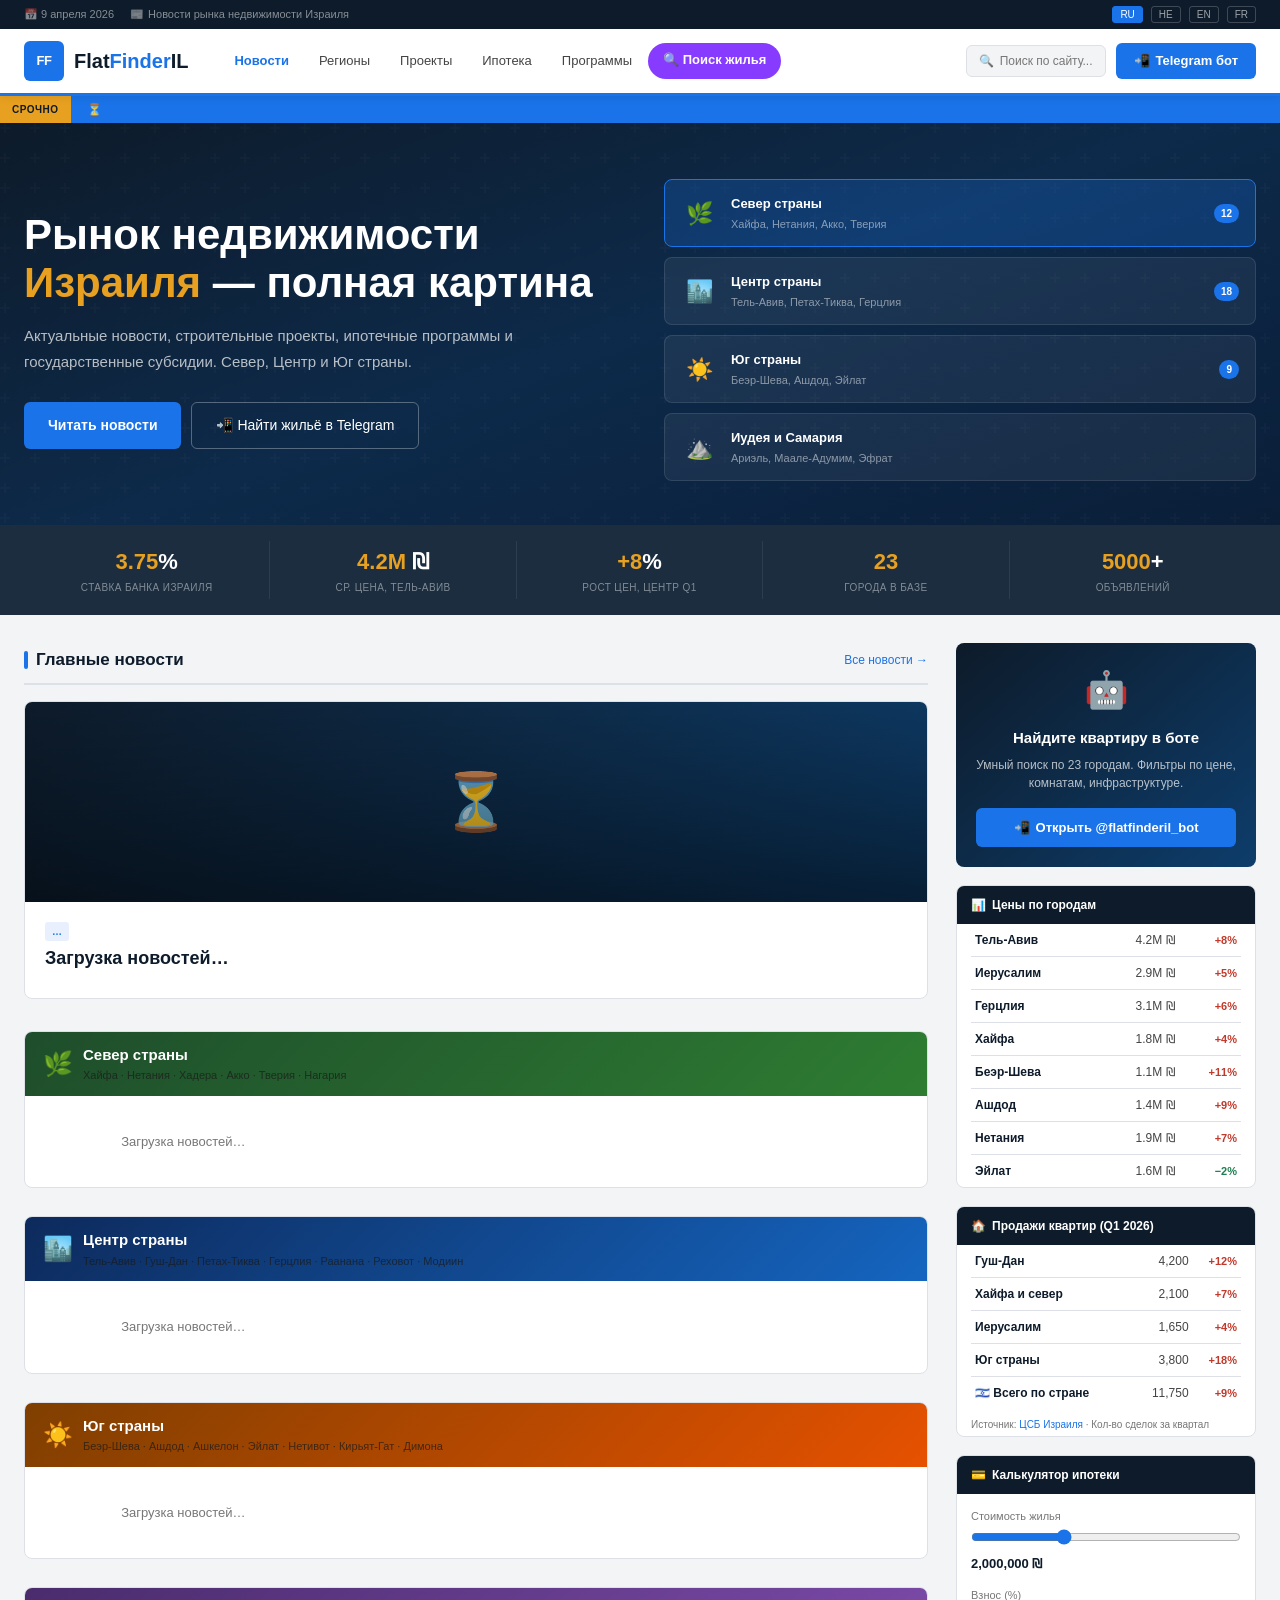
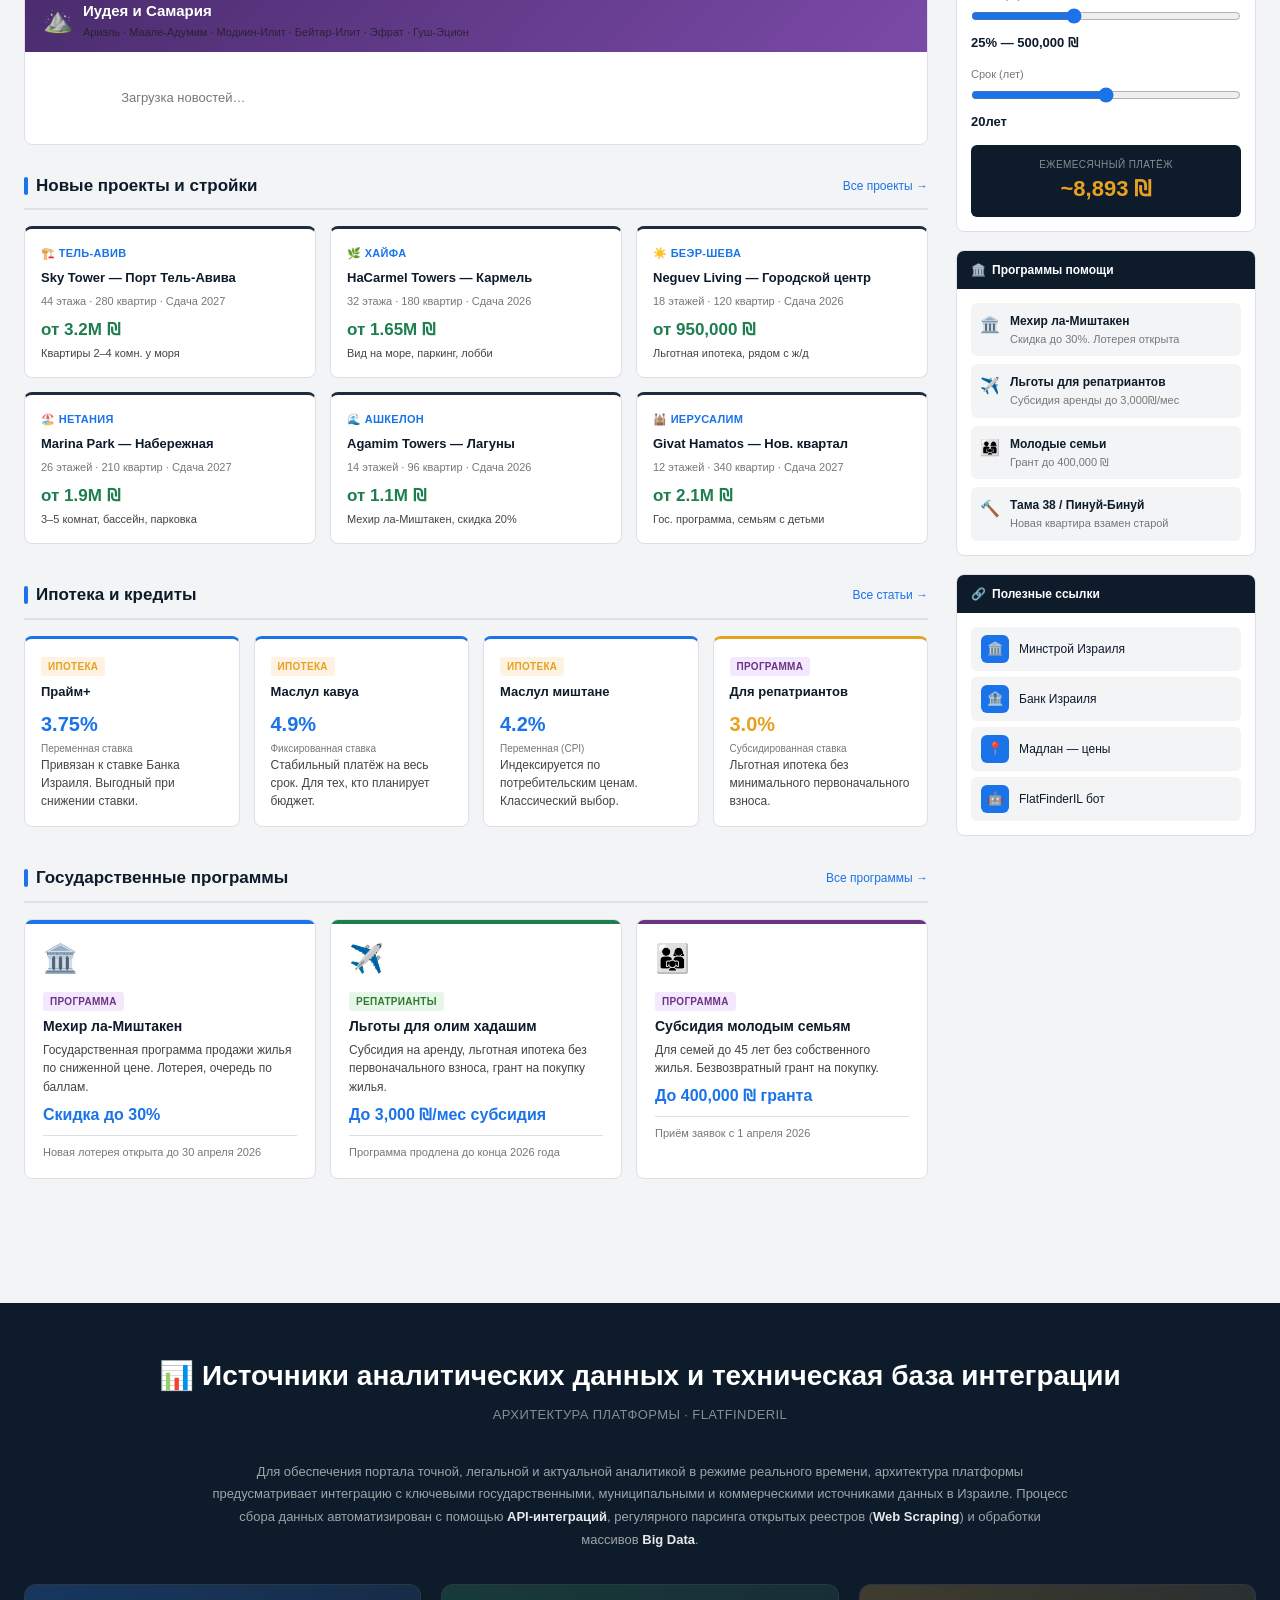
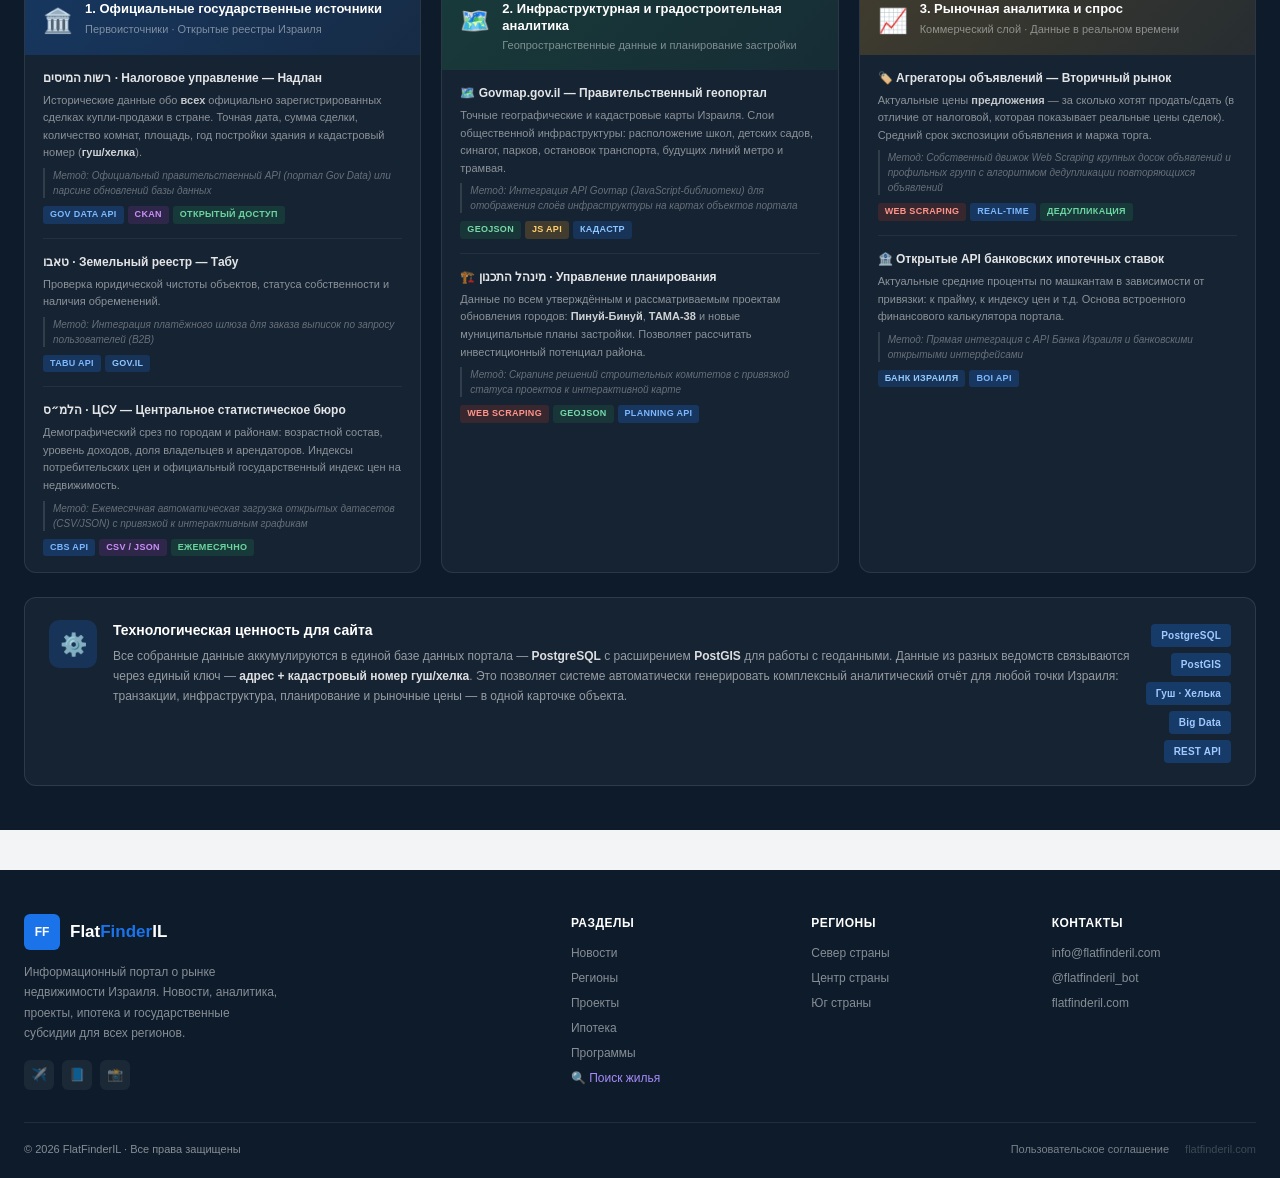
==== commit 47e6a4c4: "News: merge dashboard-written news and Judea & Samaria developer news from the bot API - functions/n" ====
--- a/index.html
+++ b/index.html
@@ -703,6 +703,13 @@
           </div>
           <div class="region-badge">9</div>
         </div>
+        <div class="region-card" onclick="scrollTo('judea')">
+          <div class="region-icon">⛰️</div>
+          <div class="region-info">
+            <h4 data-i="reg_js">Иудея и Самария</h4>
+            <p>Ариэль, Маале-Адумим, Эфрат</p>
+          </div>
+        </div>
       </div>
     </div>
   </div>
@@ -805,6 +812,22 @@
         </div>
         <div class="region-sec-body">
           <div class="region-news-row" id="south-news-row">
+            <div class="region-loading" data-i="loading_news">⏳ Загрузка новостей…</div>
+          </div>
+        </div>
+      </div>
+
+      <!-- JUDEA & SAMARIA -->
+      <div id="judea" class="region-section">
+        <div class="region-sec-head" style="background:linear-gradient(135deg,#4a2c6d,#7b4aa8)">
+          <div style="font-size:24px">⛰️</div>
+          <div>
+            <h3 data-i="reg_js_title">Иудея и Самария</h3>
+            <p>Ариэль · Маале-Адумим · Модиин-Илит · Бейтар-Илит · Эфрат · Гуш-Эцион</p>
+          </div>
+        </div>
+        <div class="region-sec-body">
+          <div class="region-news-row" id="judea_samaria-news-row">
             <div class="region-loading" data-i="loading_news">⏳ Загрузка новостей…</div>
           </div>
         </div>
@@ -1316,7 +1339,7 @@
     n2_body:"Четвёртое снижение подряд. Заёмщик с ипотекой 1.5M₪ экономит около 400 шекелей в месяц.",
     n3_title:"Минстрой открыл лотерею «Мехир ла-Миштакен» в 6 городах",
     n3_body:"Заявки до 30 апреля. Квартиры в Беэр-Шеве, Ашдоде, Хадере, Лоде — скидка до 30%.",
-    reg_north_title:"Север страны",reg_center_title:"Центр страны",reg_south_title:"Юг страны",
+    reg_north_title:"Север страны",reg_center_title:"Центр страны",reg_south_title:"Юг страны",reg_js_title:"Иудея и Самария",reg_js:"Иудея и Самария",
     rn1_title:"Хайфа: «Бат-Галим Тауэр» — 320 кв. у моря, от 2.1M₪",rn1_body:"40-этажный комплекс с видом на море. Сдача 2028.",
     rn2_title:"Нетания: 1200 квартир «Ям Хатихон» — старт продаж",rn2_body:"Компания Gav-Yam открыла продажи. Первая очередь — конец 2027.",
     rn3_title:"Хадера: субсидия 200K₪ для молодых семей",rn3_body:"Муниципальная программа. Заявки до 1 мая 2026.",
@@ -1362,7 +1385,7 @@
     n1_title:"Tel Aviv home prices up 8% in Q1 2026",n1_body:"Average apartment price in Tel Aviv hit a record 4.2M shekels. Growth especially visible in Florentin, Neve Tzedek and Port areas.",
     n2_title:"Bank of Israel cuts rate to 3.75% — monthly payment drops 400₪",n2_body:"Fourth consecutive cut. Borrowers with 1.5M₪ mortgage save about 400 shekels per month.",
     n3_title:"Ministry opens 'Mechir LaMishtaken' lottery in 6 cities",n3_body:"Applications until April 30. Apartments in Beer Sheva, Ashdod, Hadera — up to 30% discount.",
-    reg_north_title:"North of Israel",reg_center_title:"Center of Israel",reg_south_title:"South of Israel",
+    reg_north_title:"North of Israel",reg_center_title:"Center of Israel",reg_south_title:"South of Israel",reg_js_title:"Judea & Samaria",reg_js:"Judea & Samaria",
     rn1_title:"Haifa: 'Bat Galim Tower' — 320 apts at sea, from 2.1M₪",rn1_body:"40-floor complex with Mediterranean views. Completion 2028.",
     rn2_title:"Netanya: 1,200 apts 'Yam HaTichon' — sales launched",rn2_body:"Gav-Yam opened pre-construction sales. First phase — end 2027.",
     rn3_title:"Hadera: 200K₪ subsidy for young families",rn3_body:"Municipal program. Applications until May 1, 2026.",
@@ -1408,7 +1431,7 @@
     n1_title:"מחירי הדיור בתל אביב עלו ב-8% ברבעון הראשון של 2026",n1_body:"לפי הלמ\"ס, מחיר ממוצע לדירה בתל אביב הגיע לשיא של 4.2 מיליון שקלים. עלייה בולטת בשכונות פלורנטין, נווה צדק ונמל.",
     n2_title:"בנק ישראל הוריד ריבית ל-3.75% — התשלום החודשי ירד ב-400₪",n2_body:"הפחתה רביעית ברציפות. לווה עם משכנתה של 1.5M₪ חוסך כ-400 שקל בחודש.",
     n3_title:"משרד הבינוי פתח הגרלת מחיר למשתכן ב-6 ערים",n3_body:"הגשת בקשות עד 30 באפריל. דירות בבאר שבע, אשדוד, חדרה, לוד — עד 30% הנחה.",
-    reg_north_title:"צפון הארץ",reg_center_title:"מרכז הארץ",reg_south_title:"דרום הארץ",
+    reg_north_title:"צפון הארץ",reg_center_title:"מרכז הארץ",reg_south_title:"דרום הארץ",reg_js_title:"יהודה ושומרון",reg_js:"יהודה ושומרון",
     rn1_title:"חיפה: 'מגדל בת גלים' — 320 דירות לחוף, מ-2.1M₪",rn1_body:"קומפלקס 40 קומות עם נוף לים התיכון. מסירה 2028.",
     rn2_title:"נתניה: 1,200 דירות 'ים התיכון' — פתיחת מכירות",rn2_body:"גב-ים פתחה מכירות בשלב היסודות. שלב ראשון — סוף 2027.",
     rn3_title:"חדרה: סובסידיה 200K₪ למשפחות צעירות",rn3_body:"תוכנית עירונית. הגשת בקשות עד 1 במאי 2026.",
@@ -1454,7 +1477,7 @@
     n1_title:"Prix des logements à Tel Aviv en hausse de 8% au T1 2026",n1_body:"Selon le CBS, le prix moyen d'un appartement à Tel Aviv a atteint un record de 4,2M shekels. Hausse notable dans les quartiers Florentin, Neve Tzedek et le Port.",
     n2_title:"La Banque d'Israël abaisse son taux à 3,75% — mensualité réduite de 400₪",n2_body:"Quatrième baisse consécutive. Un emprunteur avec un prêt de 1,5M₪ économise environ 400 shekels par mois.",
     n3_title:"Le Ministère ouvre la loterie 'Mechir LaMishtaken' dans 6 villes",n3_body:"Dépôt des candidatures jusqu'au 30 avril. Appartements à Beer Sheva, Ashdod, Hadera — jusqu'à 30% de réduction.",
-    reg_north_title:"Nord d'Israël",reg_center_title:"Centre d'Israël",reg_south_title:"Sud d'Israël",
+    reg_north_title:"Nord d'Israël",reg_center_title:"Centre d'Israël",reg_south_title:"Sud d'Israël",reg_js_title:"Judée-Samarie",reg_js:"Judée-Samarie",
     rn1_title:"Haïfa : 'Tour Bat Galim' — 320 appts vue mer, dès 2,1M₪",rn1_body:"Complexe de 40 étages avec vue sur la Méditerranée. Livraison 2028.",
     rn2_title:"Netanya : 1 200 appts 'Yam HaTichon' — ventes lancées",rn2_body:"Gav-Yam a ouvert les ventes. Première phase — fin 2027.",
     rn3_title:"Hadera : subvention 200K₪ pour jeunes familles",rn3_body:"Programme municipal. Candidatures jusqu'au 1er mai 2026.",
@@ -1643,8 +1666,9 @@
     `<span>📅 ${_fmtDate(item.date)}</span><span>📰 ${_esc(item.source)}</span>`;
   document.getElementById('modalCloseBtn').textContent = '✕ ' + lbl.close;
   const readLink = document.getElementById('modalReadLink');
-  readLink.href        = item.url;
+  readLink.href        = item.url || '#';
   readLink.textContent = lbl.read;
+  readLink.style.display = item.url ? '' : 'none';
 
   // Attribution
   _setModalAttrib(item.source, item.url);
@@ -1836,6 +1860,7 @@
   _renderRegionNews('north',  regions.north);
   _renderRegionNews('center', regions.center);
   _renderRegionNews('south',  regions.south);
+  _renderRegionNews('judea_samaria', regions.judea_samaria);
   // Populate projects news section
   _renderCatNews('projNewsGrid', items, 'project', 2);
   // Populate mortgage news section
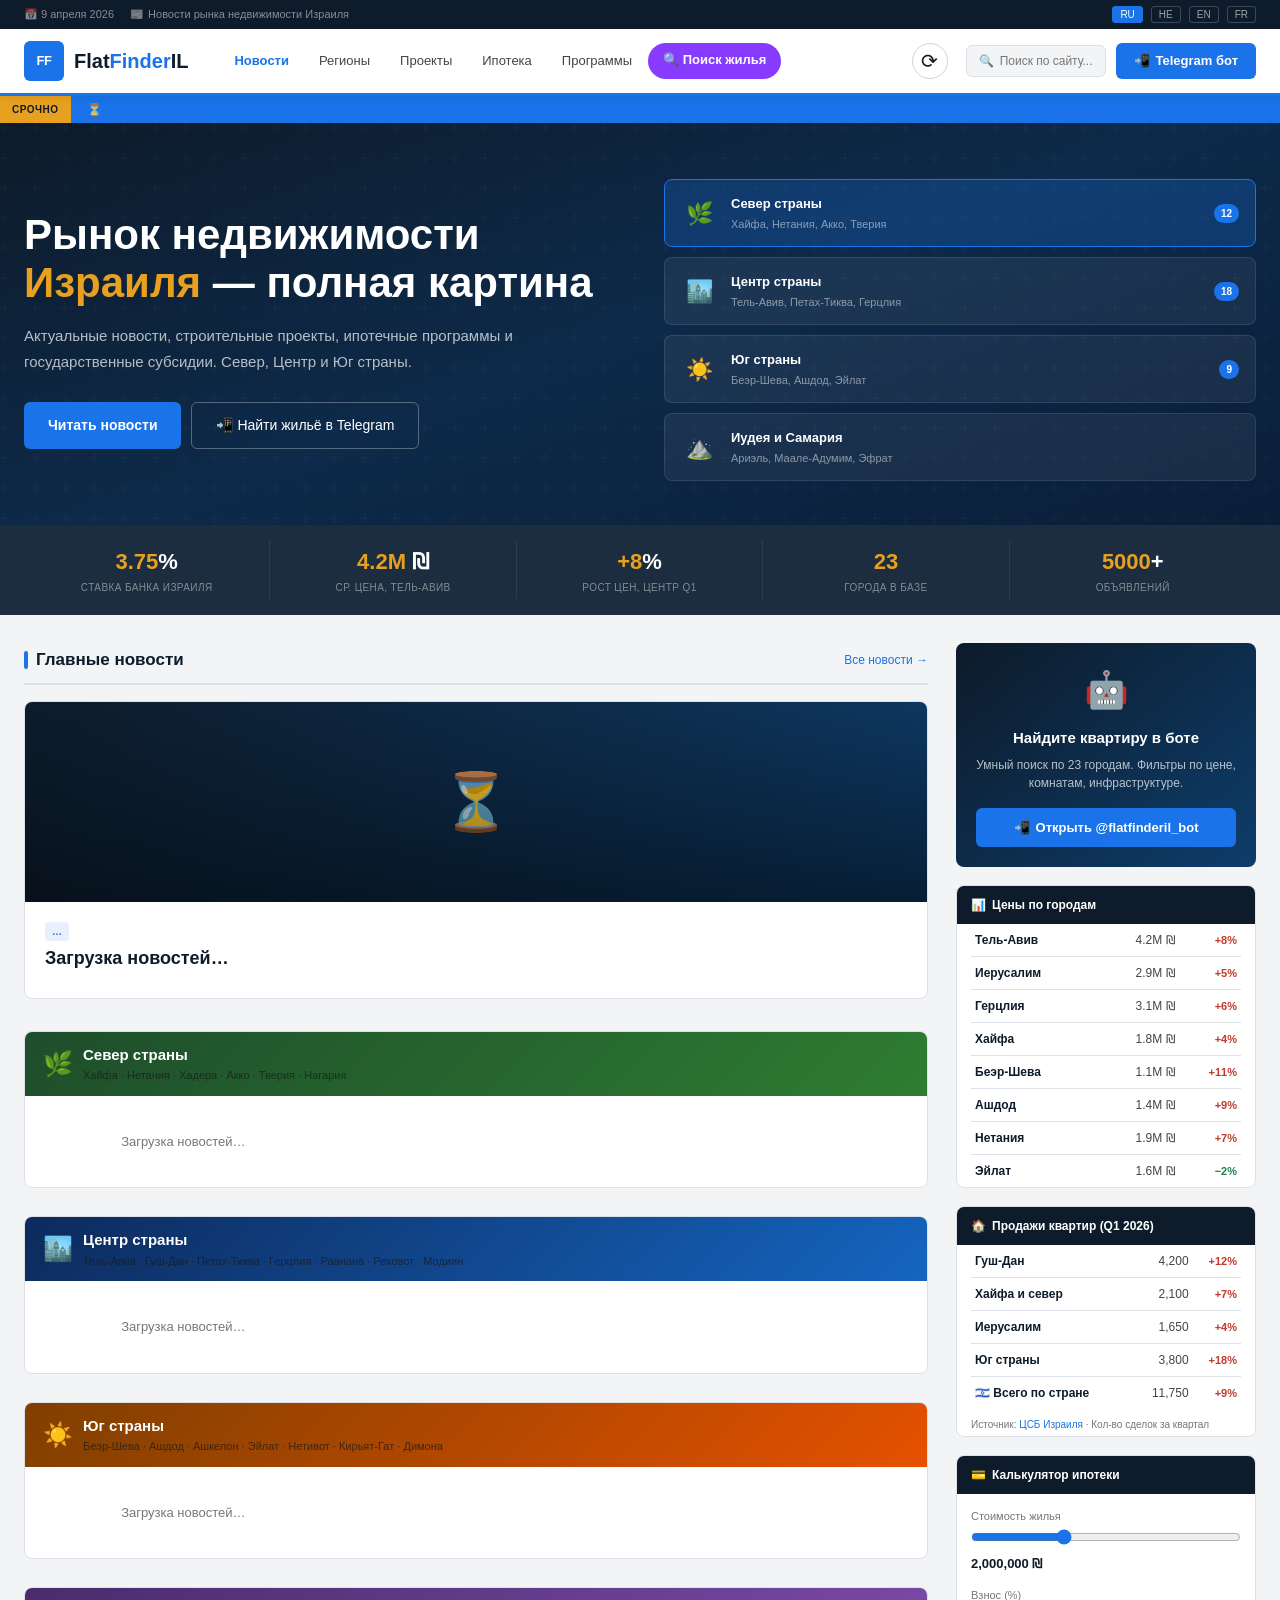
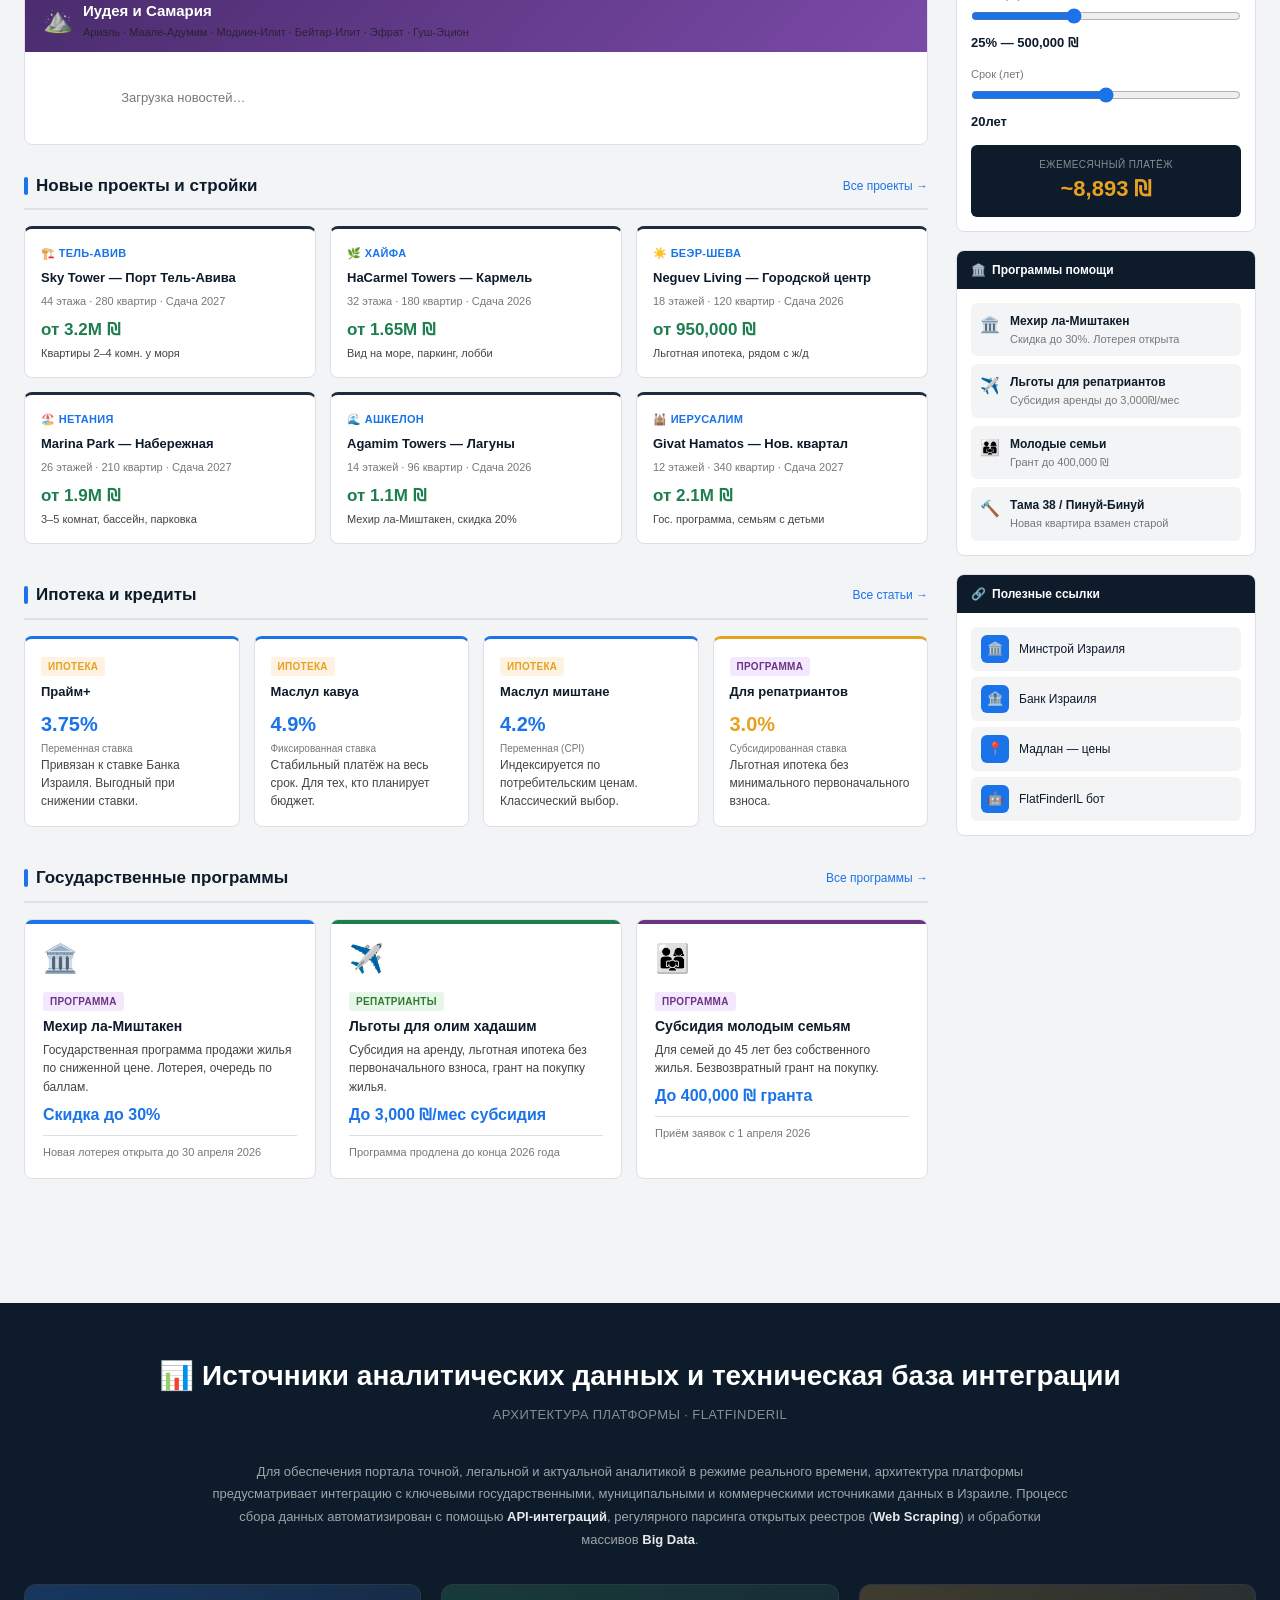
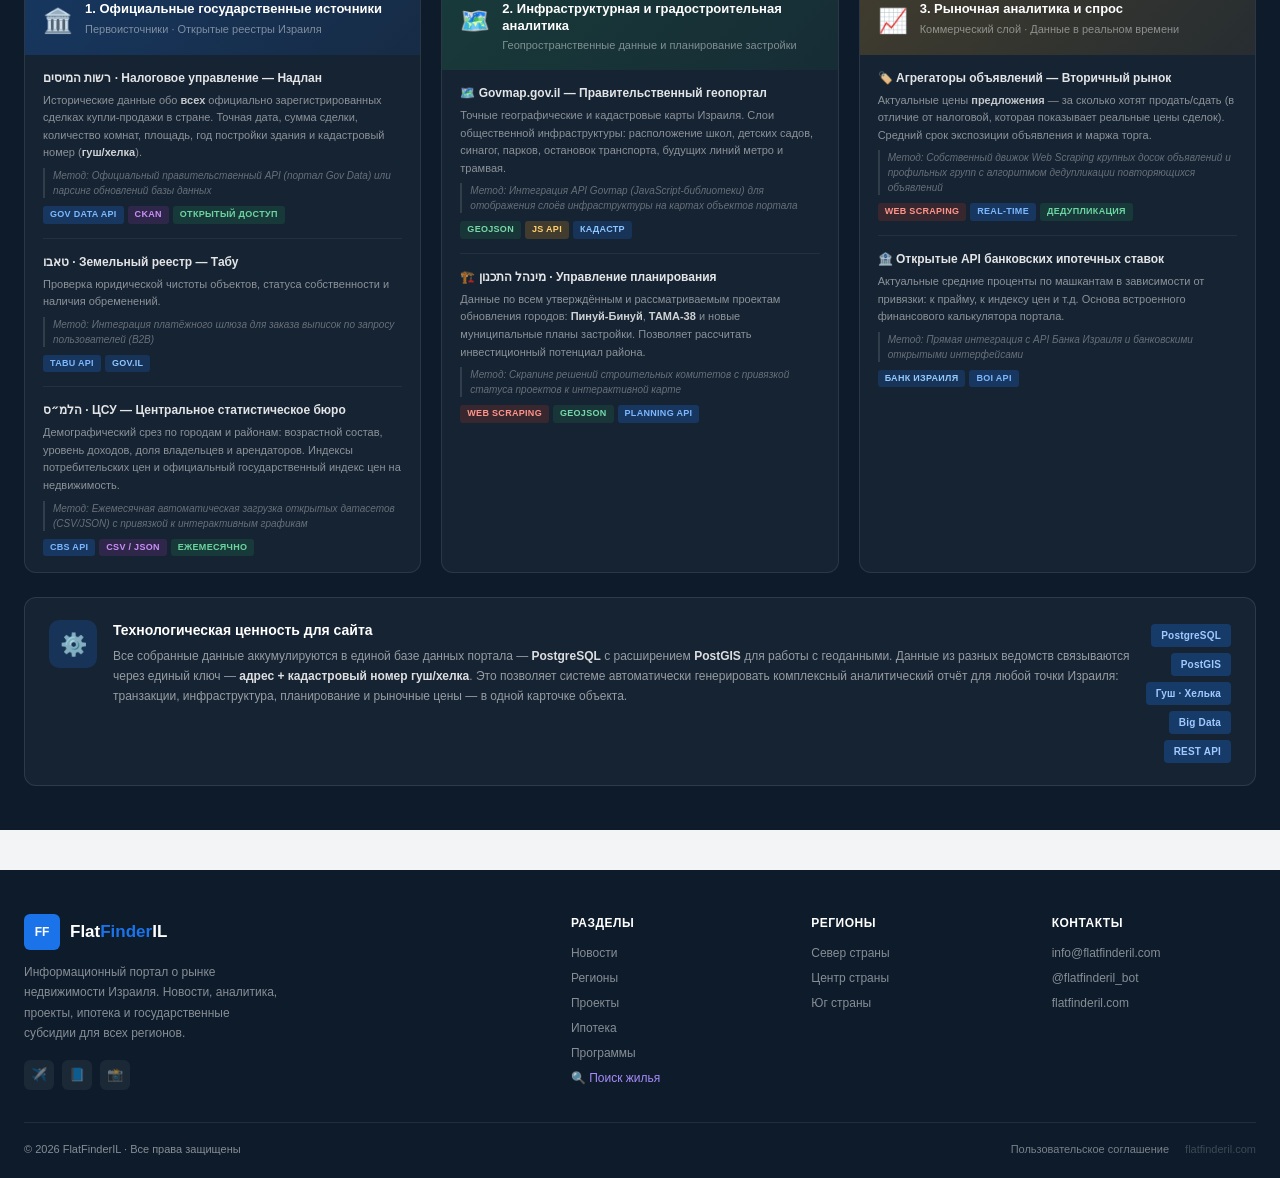
==== commit 3e15e60b: "Site: refresh button in header (reloads news bypassing cache) Co-Authored-By: Claude Sonnet 5.5 <nor" ====
--- a/index.html
+++ b/index.html
@@ -79,6 +79,10 @@
 }
 nav a:hover{color:var(--blue);background:#f0f5ff}
 nav a.active{color:var(--blue);font-weight:600}
+.btn-refresh{background:transparent;border:1px solid rgba(128,128,128,.35);color:inherit;width:36px;height:36px;border-radius:50%;font-size:20px;line-height:1;cursor:pointer;display:inline-flex;align-items:center;justify-content:center;margin-right:8px;padding:0}
+.btn-refresh:hover{border-color:#863bff;color:#863bff}
+.btn-refresh.spin{animation:ffspin .8s linear infinite;pointer-events:none}
+@keyframes ffspin{to{transform:rotate(360deg)}}
 nav a.nav-app{background:#863bff;color:#fff!important;padding:7px 15px!important;border-radius:20px!important;font-weight:600!important;margin-right:4px}
 nav a.nav-app:hover{background:#7e14ff!important;transform:translateY(-1px)}
 .header-right{display:flex;align-items:center;gap:10px;flex-shrink:0}
@@ -648,6 +652,7 @@
       <a href="/app/" class="nav-app" data-i="nav_app">🔍 Поиск жилья</a>
     </nav>
     <div class="header-right">
+      <button id="refreshBtn" class="btn-refresh" type="button" onclick="refreshNews()" title="Обновить / Refresh / רענון" aria-label="Refresh">⟳</button>
       <div class="search-box">🔍 <span data-i="search_hint">Поиск по сайту...</span></div>
       <a href="https://t.me/flatfinderil_bot" target="_blank" class="btn-tg">
         📲 <span data-i="tg_btn">Telegram бот</span>
@@ -1869,9 +1874,9 @@
   _renderCatNews('progNewsGrid', items, 'program', 2);
 }
 
-function loadLiveNews() {
+function loadLiveNews(fresh) {
   const _fetchLang = lang; // capture current lang at fetch time
-  fetch('/news?lang=' + _fetchLang)
+  const _p = fetch('/news?lang=' + _fetchLang + (fresh ? '&_=' + Date.now() : ''), fresh ? { cache: 'no-store' } : undefined)
     .then(r => r.ok ? r.json() : null)
     .then(data => {
       if (data?.items?.length) {
@@ -1882,6 +1887,13 @@
       }
     })
     .catch(() => {});
+  return _p;
+}
+
+function refreshNews() {
+  const b = document.getElementById('refreshBtn');
+  if (b) b.classList.add('spin');
+  loadLiveNews(true).finally(() => { if (b) setTimeout(() => b.classList.remove('spin'), 300); });
 }
 
 calcMort();
